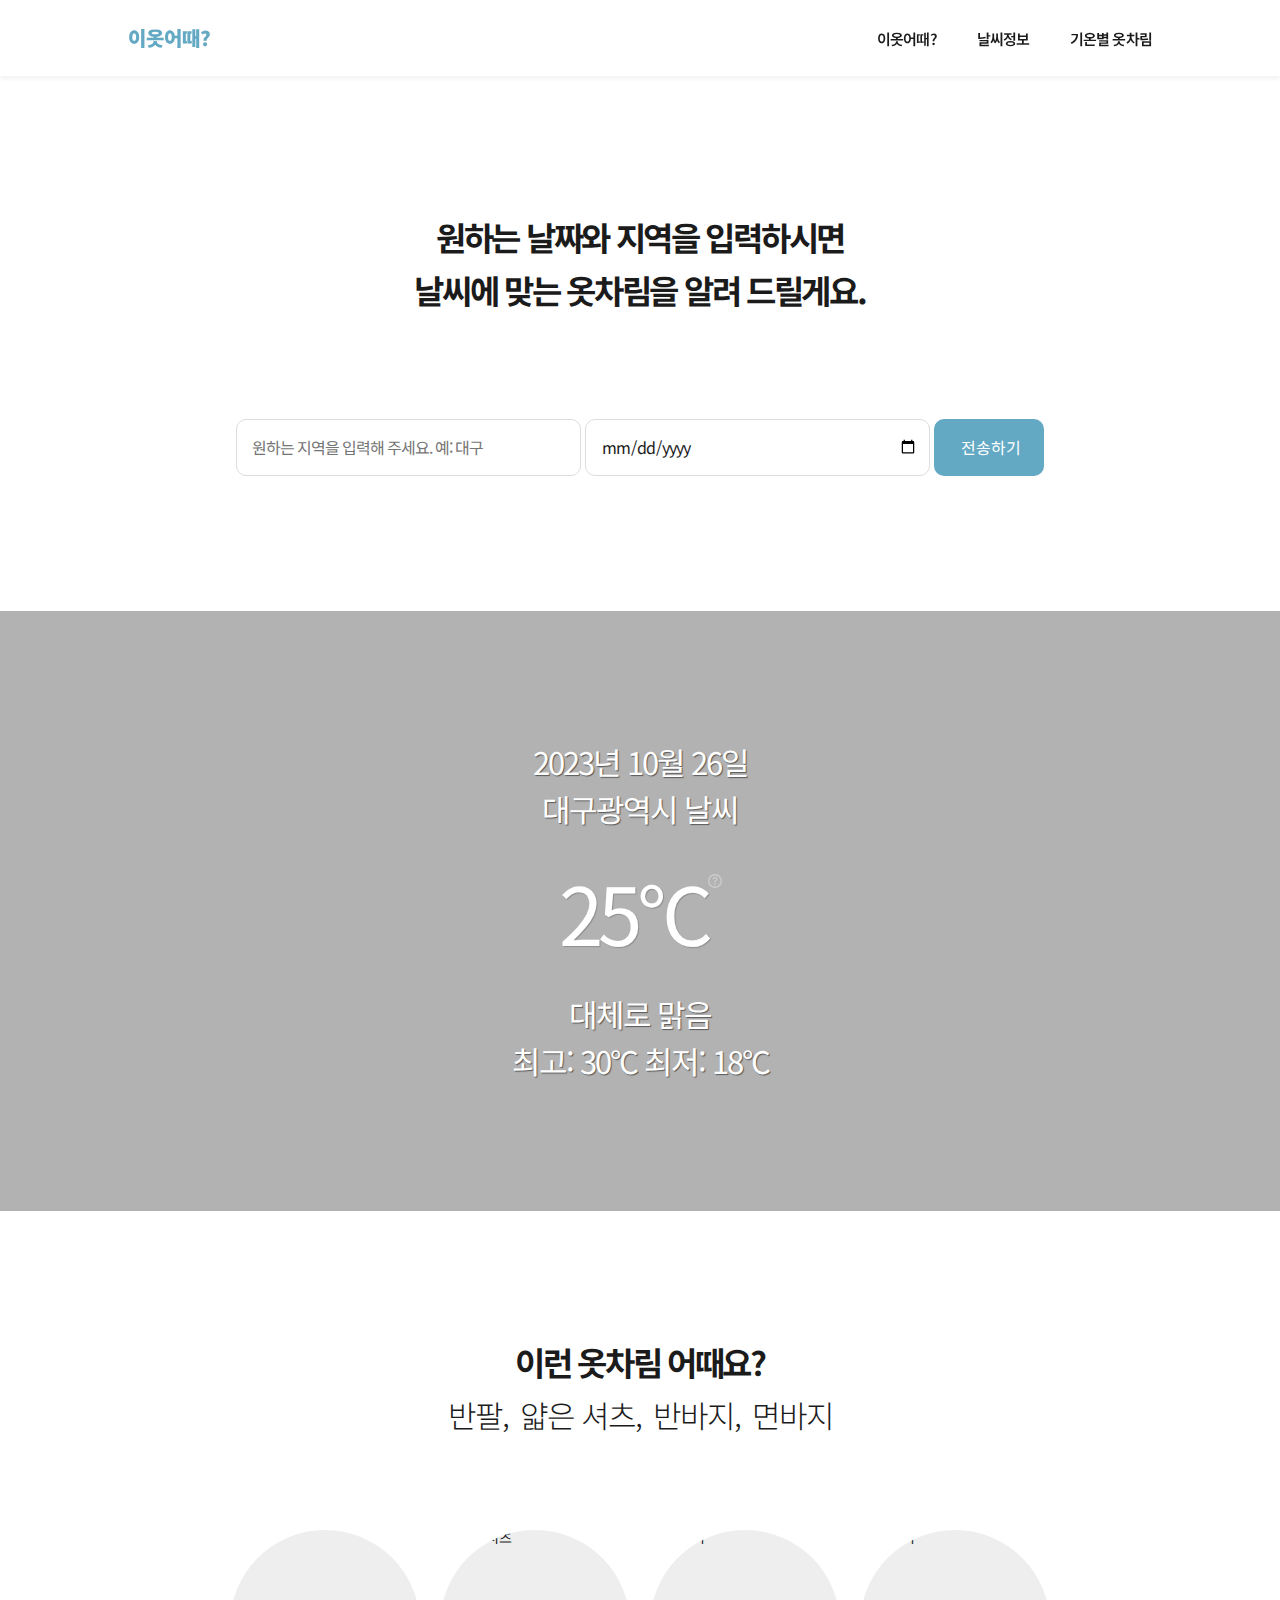
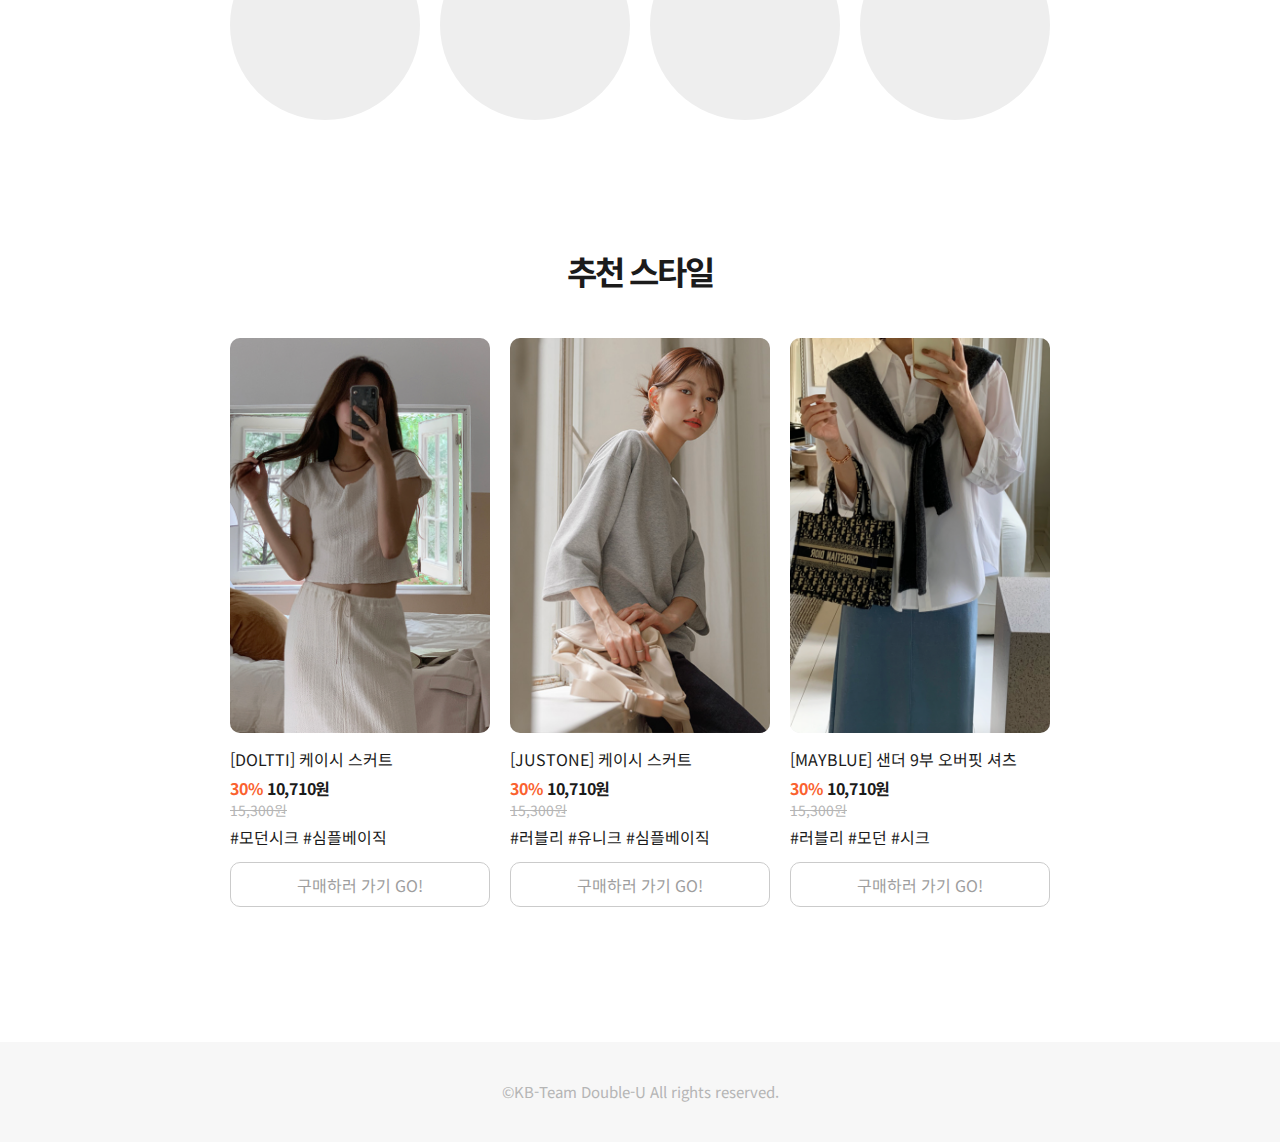
==== how_about_this_outfit/main.html @ 4bb10620 "낼뭐입지 코드 중첩 부분, 주석 수정" ====
<!DOCTYPE html>
<html lang="ko">
  <head>
    <meta charset="UTF-8" />
    <meta name="viewport" content="width=device-width, initial-scale=1.0" />
    <title>이옷어때? :: 날씨에 맞는 옷차림을 알려드려요</title>
    <link rel="stylesheet" href="./css/reset.css" />
    <link rel="stylesheet" href="./css/main.css" />
    <link
      href="https://fonts.googleapis.com/css2?family=Noto+Sans+KR:wght@100;200;300;400;500;600;700;800;900&family=Noto+Serif+KR:wght@200;300;400;500;600;700;900&display=swap"
      rel="stylesheet"
    />
  </head>

  <body>
    <header class="top-nav">
      <div class="top-nav-wrap">
        <div class="top-logo">
          <a href="#sectionFir">이옷어때?</a>
        </div>
        <div>
          <ul class="main-nav">
            <li><a href="#sectionFir">이옷어때?</a></li>
            <li><a href="#sectionSec">날씨정보</a></li>
            <li><a href="#sectionThi">기온별 옷차림</a></li>
          </ul>
        </div>
      </div>
    </header>

    <div class="main-content">
      <div id="sectionFir" class="section-1-form">
        <div class="sec-1-tit txt-tit-sty">
          <div class="sec-tit-fir">원하는 날짜와 지역을 입력하시면</div>
          <div>날씨에 맞는 옷차림을 알려 드릴게요.</div>
        </div>
        <div class="input-form-box">
          <form method="POST" action="/" class="form-box">
            <div class="input-box">
              <div class="input-box-in">
                <input
                  type="text"
                  name="location"
                  id="location"
                  required
                  placeholder="원하는 지역을 입력해 주세요. 예: 대구"
                  class="input-box-sty"
                />
              </div>
            </div>
            <div class="input-box">
              <div class="input-box-in">
                <div class="date-input">
                  <input
                    type="date"
                    name="date"
                    id="text"
                    required
                    class="input-box-sty"
                    min="2023-10-26"
                    max="2023-10-28"
                  />
                </div>
              </div>
            </div>
            <div class="submit-Btn-box">
              <div class="submit-Btn-box-in">
                <input type="submit" value="전송하기" class="submit-Btn-sty" />
              </div>
            </div>
          </form>
        </div>
      </div>

      <div id="sectionSec" class="section-2">
        <video autoplay muted loop id="video-background">
          <source
            src="./images/bg/clouds_-_106963 (1080p).mp4"
            type="video/mp4"
          />
          Your browser does not support the video tag.
        </video>

        <div class="section-2-wrapper">
          <div class="date-weather-box txt-tit-thin">
            <li>2023년 10월 26일</li>
            <li>대구광역시 날씨</li>
          </div>

          <!-- 코트 추가 수정 부분 시작 -->
          <div class="temper-space-wrap">
            <div class="temper-space">
              <div class="temperature-sty">25°C</div>
              <div class="add-info-rover-Btn">
                <svg
                  width="14"
                  height="20"
                  viewBox="0 0 14 14"
                  fill="none"
                  xmlns="http://www.w3.org/2000/svg"
                >
                  <path
                    fill-rule="evenodd"
                    clip-rule="evenodd"
                    d="M6.9932 0.700195C8.73506 0.700195 10.3116 1.40557 11.4528 2.54565C12.5943 3.68594 13.3002 5.26111 13.3002 7.0002C13.3002 8.73928 12.5943 10.3145 11.4528 11.4547C10.3116 12.5948 8.73506 13.3002 6.9932 13.3002C5.25512 13.3002 3.68233 12.595 2.54387 11.4554C1.40457 10.315 0.700195 8.73952 0.700195 7.0002C0.700195 5.26087 1.40457 3.68541 2.54387 2.54497C3.68233 1.40537 5.25512 0.700195 6.9932 0.700195Z"
                    stroke="#ccc"
                    stroke-width="1.4"
                  ></path>
                  <path
                    d="M4.5 5.21081H5.77027C5.81351 4.55135 6.26216 4.12973 6.95946 4.12973C7.64054 4.12973 8.09459 4.53514 8.09459 5.0973C8.09459 5.58784 7.90383 5.86944 7.35576 6.22524L7.1973 6.32432C6.45135 6.76216 6.13784 7.24865 6.18649 8.05946L6.19189 8.42703H7.44595V8.11892C7.44595 7.58378 7.64595 7.30811 8.35405 6.89189C9.08919 6.45405 9.5 5.87568 9.5 5.04865C9.5 3.85405 8.51081 3 7.02973 3C5.42432 3 4.54324 3.92973 4.5 5.21081ZM6.87838 11.0054C6.33784 11.0054 5.98108 10.6649 5.98108 10.1459C5.98108 9.62162 6.33784 9.28108 6.87838 9.28108C7.42973 9.28108 7.77568 9.62162 7.77568 10.1459C7.77568 10.6649 7.42973 11.0054 6.87838 11.0054Z"
                    fill="#ccc"
                  ></path>
                </svg>

                <div class="temper-info-text tem-info-sty">
                  해당 날짜의 최고 온도 최저 온도를 기준으로 한 평균 온도입니다.
                </div>
              </div>
            </div>
          </div>
          <!-- 코트 추가 수정 부분 끝-->

          <div class="date-weather-box txt-tit-thin">
            <li>대체로 맑음</li>
            <li>최고: 30°C 최저: 18°C</li>
          </div>
        </div>
      </div>

      <div id="sectionThi" class="section-3">
        <div class="sec-3-tit txt-tit-sty">
          <div class="sec-tit-fir">이런 옷차림 어때요?</div>
          <div>
            <ul>
              <li>반팔,</li>
              <li>얇은 셔츠,</li>
              <li>반바지,</li>
              <li>면바지</li>
            </ul>
          </div>
        </div>

        <div class="sec-3-cir-sumnails">
          <div class="cir-img-box">
            <img src="/images/icons/Short Sleeve-01.png" alt="반팔" />
          </div>
          <div class="cir-img-box">
            <img src="/images/icons/shirt.png" alt="얇은 셔츠" />
          </div>
          <div class="cir-img-box">
            <img src="/images/icons/shorts.png" alt="반바지" />
          </div>
          <div class="cir-img-box">
            <img src="/images/icons/jeans.png" alt="청바지" />
          </div>
        </div>

        <div class="sec-shop-link">
          <div class="txt-tit-sty">추천 스타일</div>
          <div class="swiper-wrapper">
            <div class="swiper-wrap-again">
              <div class="swiper-container">
                <!-- 첫번째 슬라이드 -->
                <div class="swiper-slide">
                  <!-- img-box-01 -->
                  <div class="sec-shop-link-sum">
                    <div class="round-rec-img-box">
                      <img
                        src="./images/img_recommend/shop_sums_1.png"
                        alt="달트 쇼핑몰의 케이시 스커트 제품"
                      />
                    </div>
                    <div class="product-recommend-info-box">
                      <h3 class="product-name">[DOLTTI] 케이시 스커트</h3>
                      <div>
                        <div>
                          <div class="discount-rate">
                            <span class="discount-rate-tex">30%</span>
                            <span class="sales-price">10,710원</span>
                          </div>
                          <div class="dimmed-price">
                            <span class="dimmed-price-tex">15,300원</span>
                          </div>
                          <div class="review-count">
                            <div class="hash-tag-sty">
                              #모던시크 #심플베이직
                            </div>
                          </div>
                        </div>
                      </div>
                      <button type="button" class="shop-link-Btn-sty">
                        <a href="https://daltt.co.kr/" target="_blank"
                          >구매하러 가기 GO!</a
                        >
                      </button>
                    </div>
                  </div>

                  <!-- img-box-02 -->
                  <div class="sec-shop-link-sum">
                    <div class="round-rec-img-box">
                      <img
                        src="./images/img_recommend/shop_sum_02.png"
                        alt="저스트온 히브 메탈장식 7부 맨투맨티"
                      />
                    </div>
                    <div class="product-recommend-info-box">
                      <h3 class="product-name">[JUSTONE] 케이시 스커트</h3>
                      <div>
                        <div>
                          <div class="discount-rate">
                            <span class="discount-rate-tex">30%</span>
                            <span class="sales-price">10,710원</span>
                          </div>
                          <div class="dimmed-price">
                            <span class="dimmed-price-tex">15,300원</span>
                          </div>
                          <div class="review-count">
                            <div class="hash-tag-sty">
                              #러블리 #유니크 #심플베이직
                            </div>
                          </div>
                        </div>
                      </div>
                      <button type="button" class="shop-link-Btn-sty">
                        <a
                          href="https://www.justone.co.kr/shop/shopdetail.html?branduid=86619&xcode=035&mcode=000&scode=&GfDT=bmh3Vw%3D%3D"
                          target="_blank"
                          >구매하러 가기 GO!</a
                        >
                      </button>
                    </div>
                  </div>

                  <!-- img-box-03 -->
                  <div class="sec-shop-link-sum">
                    <div class="round-rec-img-box">
                      <img
                        src="./images/img_recommend/shop_sum_03.png"
                        alt="샌더 9부 오버핏 셔츠"
                      />
                    </div>
                    <div class="product-recommend-info-box">
                      <h3 class="product-name">
                        [MAYBLUE] 샌더 9부 오버핏 셔츠
                      </h3>
                      <div>
                        <div>
                          <div class="discount-rate">
                            <span class="discount-rate-tex">30%</span>
                            <span class="sales-price">10,710원</span>
                          </div>
                          <div class="dimmed-price">
                            <span class="dimmed-price-tex">15,300원</span>
                          </div>
                          <div class="review-count">
                            <div class="hash-tag-sty">#러블리 #모던 #시크</div>
                          </div>
                        </div>
                      </div>
                      <button type="button" class="shop-link-Btn-sty">
                        <a
                          href="https://mayblue.co.kr/shop/shopdetail.html?branduid=179986&xcode=099&mcode=002&scode=&special=1&GfDT=Z2V8Vg%3D%3D"
                          target="_blank"
                          >구매하러 가기 GO!</a
                        >
                      </button>
                    </div>
                  </div>
                </div>

                <!-- 두번째 슬라이드 -->
                <div class="swiper-slide">
                  <!-- img-box-01 -->
                  <div class="sec-shop-link-sum">
                    <div class="round-rec-img-box">
                      <img
                        src="./images/img_recommend/shop_sum_04.png"
                        alt="MISSHOP 피오니 블라우스 자켓"
                      />
                    </div>
                    <div class="product-recommend-info-box">
                      <h3 class="product-name">
                        [MISSHOP] 피오니 블라우스 자켓
                      </h3>
                      <div>
                        <div>
                          <div class="discount-rate">
                            <span class="discount-rate-tex">30%</span>
                            <span class="sales-price">10,710원</span>
                          </div>
                          <div class="dimmed-price">
                            <span class="dimmed-price-tex">15,300원</span>
                          </div>
                          <div class="review-count">
                            <div class="hash-tag-sty">
                              #페미닌 #심플 #베이직
                            </div>
                          </div>
                        </div>
                      </div>
                      <button type="button" class="shop-link-Btn-sty">
                        <a
                          href="https://www.minsshop.com/product/%EB%A9%B4100%ED%94%BC%EC%98%A4%EB%8B%88-%EB%B8%94%EB%9D%BC%EC%9A%B0%EC%8A%A4-%EC%9E%90%EC%BC%93/19673/category/1/display/4/"
                          target="_blank"
                          >구매하러 가기 GO!</a
                        >
                      </button>
                    </div>
                  </div>

                  <!-- img-box-02 -->
                  <div class="sec-shop-link-sum">
                    <div class="round-rec-img-box">
                      <img
                        src="./images/img_recommend/shop_sum_05.png"
                        alt="COCOBLACK 마스 니트vest"
                      />
                    </div>
                    <div class="product-recommend-info-box">
                      <h3 class="product-name">[COCOBLACK] 마스 니트vest</h3>
                      <div>
                        <div>
                          <div class="discount-rate">
                            <span class="discount-rate-tex">30%</span>
                            <span class="sales-price">10,710원</span>
                          </div>
                          <div class="dimmed-price">
                            <span class="dimmed-price-tex">15,300원</span>
                          </div>
                          <div class="review-count">
                            <div class="hash-tag-sty">
                              #럭셔리 #명품 #미시스타일
                            </div>
                          </div>
                        </div>
                      </div>
                      <button type="button" class="shop-link-Btn-sty">
                        <a
                          href="https://cocoblack.kr/shop/shopdetail.html?branduid=180424&xcode=014&mcode=004&scode=&special=5&GfDT=bmx1W18%3D"
                          target="_blank"
                          >구매하러 가기 GO!</a
                        >
                      </button>
                    </div>
                  </div>

                  <!-- img-box-03 -->
                  <div class="sec-shop-link-sum">
                    <div class="round-rec-img-box">
                      <img
                        src="./images/img_recommend/shop_sum_06.png"
                        alt="지앤패치 비스코스골지니트"
                      />
                    </div>
                    <div class="product-recommend-info-box">
                      <h3 class="product-name">
                        [CLICK&FUNNY] 지앤패치 골지니트
                      </h3>
                      <div>
                        <div>
                          <div class="discount-rate">
                            <span class="discount-rate-tex">30%</span>
                            <span class="sales-price">10,710원</span>
                          </div>
                          <div class="dimmed-price">
                            <span class="dimmed-price-tex">15,300원</span>
                          </div>
                          <div class="review-count">
                            <div class="hash-tag-sty">
                              #러블리 #심플 #베이직
                            </div>
                          </div>
                        </div>
                      </div>
                      <button type="button" class="shop-link-Btn-sty">
                        <a
                          href="https://www.clicknfunny.com/shop/shopdetail.html?branduid=71228&xcode=016&mcode=001&scode=&special=6&GfDT=a2x3Uw%3D%3D"
                          target="_blank"
                          >구매하러 가기 GO!</a
                        >
                      </button>
                    </div>
                  </div>
                </div>
              </div>
            </div>
            <button
              type="button"
              class="swiper-button-prev"
              onclick="prevSlide()"
            ></button>
            <button
              type="button"
              class="swiper-button-next"
              onclick="nextSlide()"
            ></button>
          </div>
          <!-- swiper-wrapper -->
        </div>
        <!-- sec-shop-link -->
      </div>
      <!-- section-3 -->
    </div>
    <!-- main-content -->

    <footer class="www-footer">
      <p>&copy;KB-Team Double-U All rights reserved.</p>
    </footer>
    <script src="./js/main.js"></script>
    <script src="./js/swiper.js"></script>
    <script src="./js/smooth-scroll.js"></script>
  </body>
</html>
---- how_about_this_outfit/css/main.css ----
:root {
  --point-color: #63a9c4;
  --bg-light-gray: #eeeeee;
  --text-color-dark-grey: #1b1b1b;
  --line-light-grey: #cbcbcb;

  --bg-white: #fff;
  --bg-footer: rgb(247, 247, 247);

  --text-color-grey: rgb(181, 181, 181);
  --text-color-red: #fa622f;
}

* {
  font-family: "Noto Sans KR", sans-serif;
}

html {
  font-family: "Noto Sans KR", sans-serif;
}

body {
  position: relative;
  margin: 0 auto;
  box-sizing: border-box;
  font-family: "Noto Sans KR", sans-serif;
  font-weight: normal;
  font-size: 14px;
  color: var(--text-color-dark-grey);
}

a {
  color: var(--text-color-dark-grey);
}

input[type="submit"] {
  cursor: pointer;
}

.add-info-rover-Btn svg {
  cursor: pointer;
}

/* 텍스트 스타일 */

.txt-tit-sty {
  font-weight: 700;
  font-family: "Noto Sans KR", sans-serif;
  font-size: 33px;
  text-align: center;
  color: var(--text-color-dark-grey);
  letter-spacing: -2.3px;
}

.txt-tit-thin {
  font-weight: 400;
  font-family: "Noto Sans KR", sans-serif;
  font-size: 31px;
  text-align: center;
  letter-spacing: -2px;
  text-shadow: 1px 1px 1px rgba(0, 0, 0, 0.5);
}

/* 탑 네비게이션 */
.top-nav {
  position: fixed;
  top: 0;
  left: 0;
  box-shadow: rgba(0, 0, 0, 0.05) 0px 3px 4px 0px;
  width: 100%;
  z-index: 9999;
  background-color: var(--bg-white);
}

.top-nav-wrap {
  position: relative;
  width: 1024px;
  height: 76px;
  margin: 0px auto;
  display: flex;
  -webkit-box-align: center;
  align-items: center;
  justify-content: space-between;
}

.top-logo {
  font-size: 20px;
  font-weight: 900;
}

.top-logo a {
  color: var(--point-color);
}

.main-nav {
  display: flex;
  -webkit-box-align: center;
  align-items: center;
}

.main-nav li a {
  margin-left: 40px;
  font-size: 15px;
  font-weight: 600;
  letter-spacing: -0.8px;
}

/* 메인 콘텐츠 */
/* 사용자 입력 폼 화면 */
.main-content {
  display: block;
  margin-top: 76px;
}

.section-1-form {
  position: relative;
  height: 390px;
  width: 1024px;
  margin: 0px auto;
  padding-top: 145px;
}

.sec-tit-fir {
  margin-bottom: 20px;
}

.input-form-box {
  margin-top: 112px;
  margin-bottom: 135px;
}

.form-box {
  display: flex;
  justify-content: center;
  align-items: center;
}

.input-box {
  width: 345px;
  margin-right: 4px;
}

.input-box-in {
  position: relative;
}

.input-box-sty {
  width: 100%;
  height: 57px;
  padding: 0px 11px 1px 15px;
  border-radius: 10px;
  border: 1px solid rgb(221, 221, 221);
  font-weight: 400;
  font-size: 16px;
  letter-spacing: -1px;
  color: var(--text-color-dark-grey);
  outline: none;
  box-sizing: border-box;
}

.submit-Btn-box {
  width: 110px;
}

.submit-Btn-box-in {
  position: relative;
}

.submit-Btn-sty {
  width: 100%;
  height: 57px;
  padding: 0px 11px 1px 15px;
  border-radius: 10px;
  font-weight: 400;
  font-size: 16px;
  color: var(--bg-white);
  outline: none;
  box-sizing: border-box;
  background-color: var(--point-color);
}

/* 날짜 정보 받아오는 섹션 */
.section-2 {
  position: relative;
  margin: 0px auto;
  height: 600px;
  width: 100%;
  background-color: rgba(0, 0, 0, 0.3);
}

#video-background {
  position: absolute;
  margin: 0 auto;
  height: 600px;
  width: 100%;
  object-fit: cover;
  z-index: -10;
}

.section-2-wrapper {
  padding-top: 135px;
  padding-bottom: 135px;

  color: var(--bg-white);
}

.date-weather-box {
  margin: 0px auto;
}

.date-weather-box li:first-child {
  margin-bottom: 16px;
}

.temper-space-wrap {
  position: relative;
}

.temper-space {
  display: flex;
  justify-content: center;
  margin-top: 47px;
  margin-bottom: 47px;
}

.temperature-sty {
  position: relative;
  font-size: 80px;
  font-family: "Noto Sans KR", sans-serif;
  font-weight: 400;
  letter-spacing: -5px;
  text-align: center;
  text-shadow: 1px 1px 1px rgba(0, 0, 0, 0.2);
}

.temper-info-text {
  display: none;
  position: absolute;
  margin-left: 15px;
  top: 2px;
  width: 160px;
}

.tem-info-sty {
  background: var(--bg-white);
  padding: 15px;
  border: 1px solid var(--text-color-dark-grey);
  border-radius: 5px;
  box-shadow: 1px 1px 1px rgba(0, 0, 0, 0.2);
  color: var(--text-color-dark-grey);
  font-size: 12px;
  font-weight: 500;
  text-align: center;
  line-height: 140%;
  letter-spacing: -1px;
}

.section-3 {
  position: relative;
  margin: 0px auto;
  padding-top: 135px;
  padding-bottom: 135px;
  width: 1024px;
}

.sec-3-tit {
  margin-bottom: 100px;
}

.sec-3-tit ul {
  display: flex;
  justify-content: center;
}

.sec-3-tit ul li:not(:first-child) {
  margin-left: 12px;
}

.sec-3-tit ul li {
  font-weight: 300;
  font-family: "Noto Sans KR", sans-serif;
  font-size: 31px;
  text-align: center;
  letter-spacing: -2px;
}

.sec-3-cir-sumnails {
  display: flex;
  justify-content: space-between;
  width: 820px;
  margin: 0 auto;
  padding-bottom: 135px;
}

.cir-img-box {
  width: 190px;
  height: 190px;
  background-color: var(--bg-light-gray);
  border-radius: 50%;
  overflow: hidden;
}

.cir-img-box img {
  width: 100%;
  height: 100%;
  object-fit: cover;
}

.sec-shop-link-sum {
  margin-right: 20px;
  padding-top: 50px;
}

.round-rec-img-box {
  width: 260px;
  height: 395px;
  background-color: var(--bg-light-gray);
  border-radius: 10px;
  overflow: hidden;
}

.round-rec-img-box img {
  width: 100%;
  height: 100%;
  object-fit: cover;
}

.shop-link-Btn-sty {
  width: 260px;
  height: 45px;
  border: 1px solid var(--line-light-grey);
  border-radius: 10px;
  margin-top: 7px;
}

.shop-link-Btn-sty a {
  font-size: 16px;
  color: #9e9e9e;
}

.product-recommend-info-box {
  position: relative;
  padding-top: 14px;
}

.product-name {
  font-size: 16px;
  line-height: 1.5;
  font-weight: 400;
  margin-bottom: 5px;
  overflow: hidden;
  text-overflow: ellipsis;
  display: -webkit-box;
  -webkit-line-clamp: 2;
  -webkit-box-orient: vertical;
  letter-spacing: normal;
  word-break: break-word;
  overflow-wrap: break-word;
}

.discount-rate {
  line-height: 1.5;
}

.discount-rate-tex {
  font-size: 16px;
  font-weight: 700;
  white-space: nowrap;

  color: var(--text-color-red);
}

.sales-price {
  font-size: 16px;
  font-weight: 700;
  white-space: nowrap;
  letter-spacing: -0.3px;
}

.dimmed-price {
  padding-top: 1px;
  line-height: 18px;
}

.dimmed-price-tex {
  font-size: 14px;
  font-weight: 400;
  text-decoration: line-through;
  color: var(--text-color-grey);
  white-space: nowrap;
}

.hash-tag-sty {
  font-size: 16px;
  font-weight: 400;
  margin-top: 10px;
  margin-bottom: 10px;
  overflow: hidden;
  text-overflow: ellipsis;
  display: -webkit-box;
  -webkit-line-clamp: 2;
  -webkit-box-orient: vertical;
  letter-spacing: normal;
  word-break: break-word;
  overflow-wrap: break-word;
}

/* footer */
.www-footer {
  width: 100%;
  height: 100px;
  background-color: var(--bg-footer);
}

.www-footer p {
  height: 100px;
  line-height: 100px;
  font-size: 15px;
  font-weight: 400;
  color: var(--text-color-grey);
  text-align: center;
}

/* 스와이퍼 */
.swiper-wrapper {
  position: relative;
  width: 820px;
  margin: 0px auto;
}

.swiper-wrap-again {
  width: 820px;
  margin: 0px auto;
  overflow: hidden;
}

.swiper-container {
  position: relative;
  width: 820px;
  margin: 0px auto;
  display: flex;

  transition: transform 0.3s ease-in-out;
}

.swiper-slide {
  width: 820px;
  touch-action: pan-y;
  position: relative;
  padding: 0;
  z-index: 1;
  display: flex;
  flex-shrink: 0;
}

.swiper-button-prev {
  position: absolute;
  z-index: 100;
  border: none;
  outline: none;
  width: 60px;
  height: 60px;
  background: url(/images/icons/nextpre-Btn.svg) center center no-repeat;
  top: 250px;
  left: 0;
  transform: translateX(-50%) translateY(-50%);
}

.swiper-button-next {
  position: absolute;
  z-index: 100;
  border: 0px;
  outline: 0px;
  width: 60px;
  height: 60px;
  background: url(/images/icons/nextpre-Btn.svg) no-repeat;
  top: 250px;
  right: 0px;
  transform: translate(50%, -50%) rotate(180deg);
}
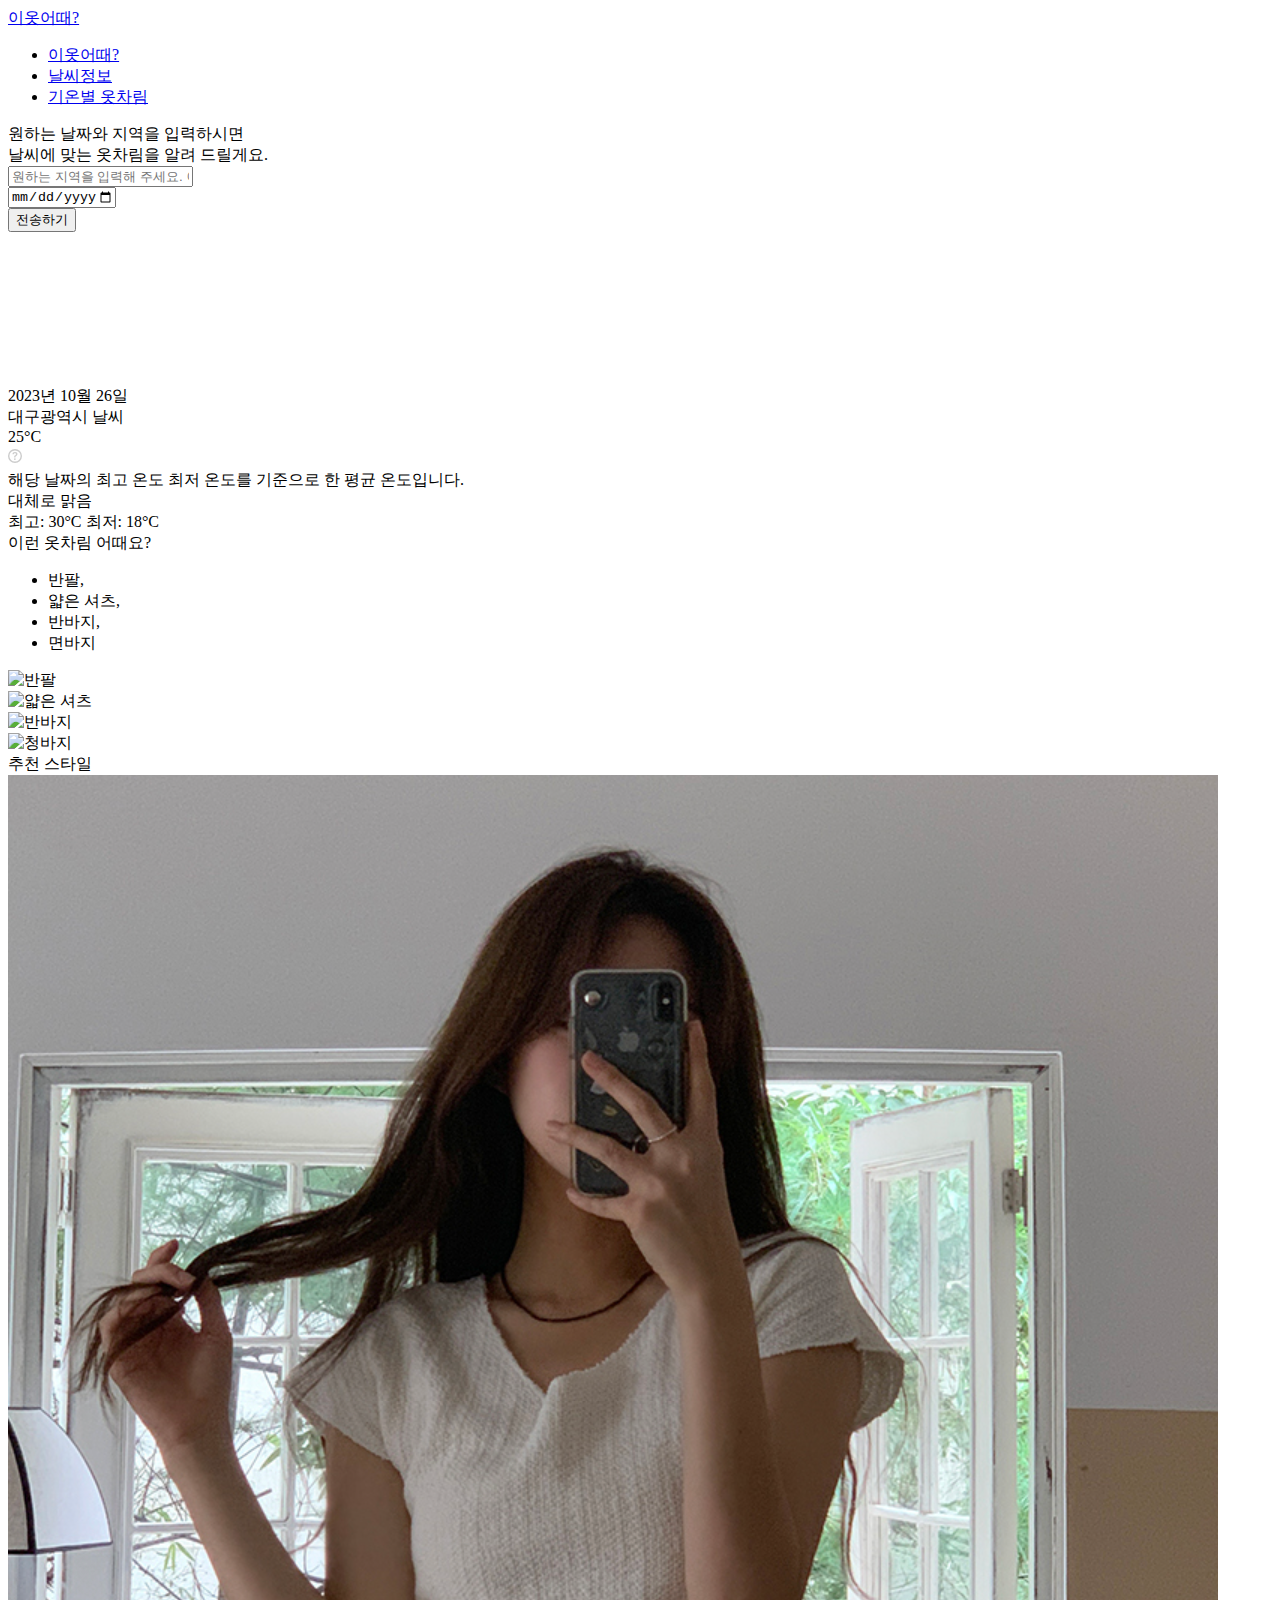
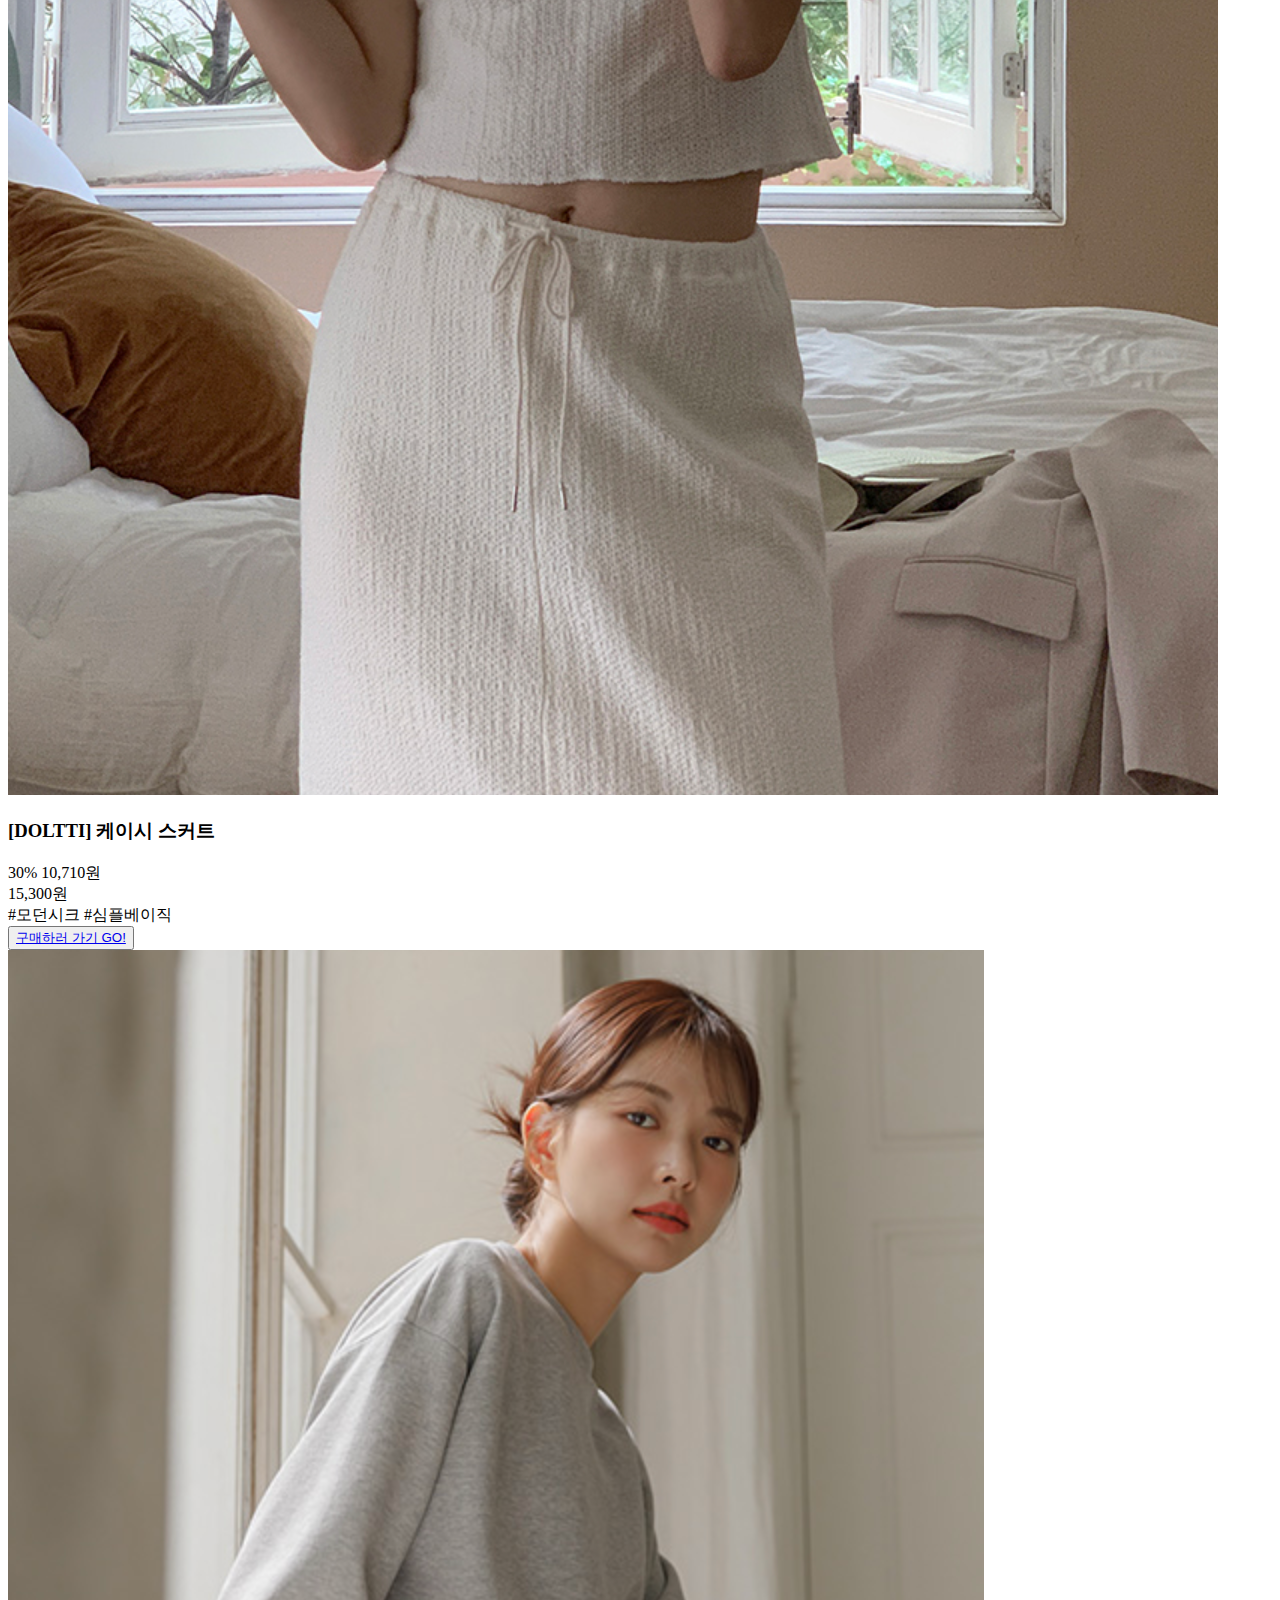
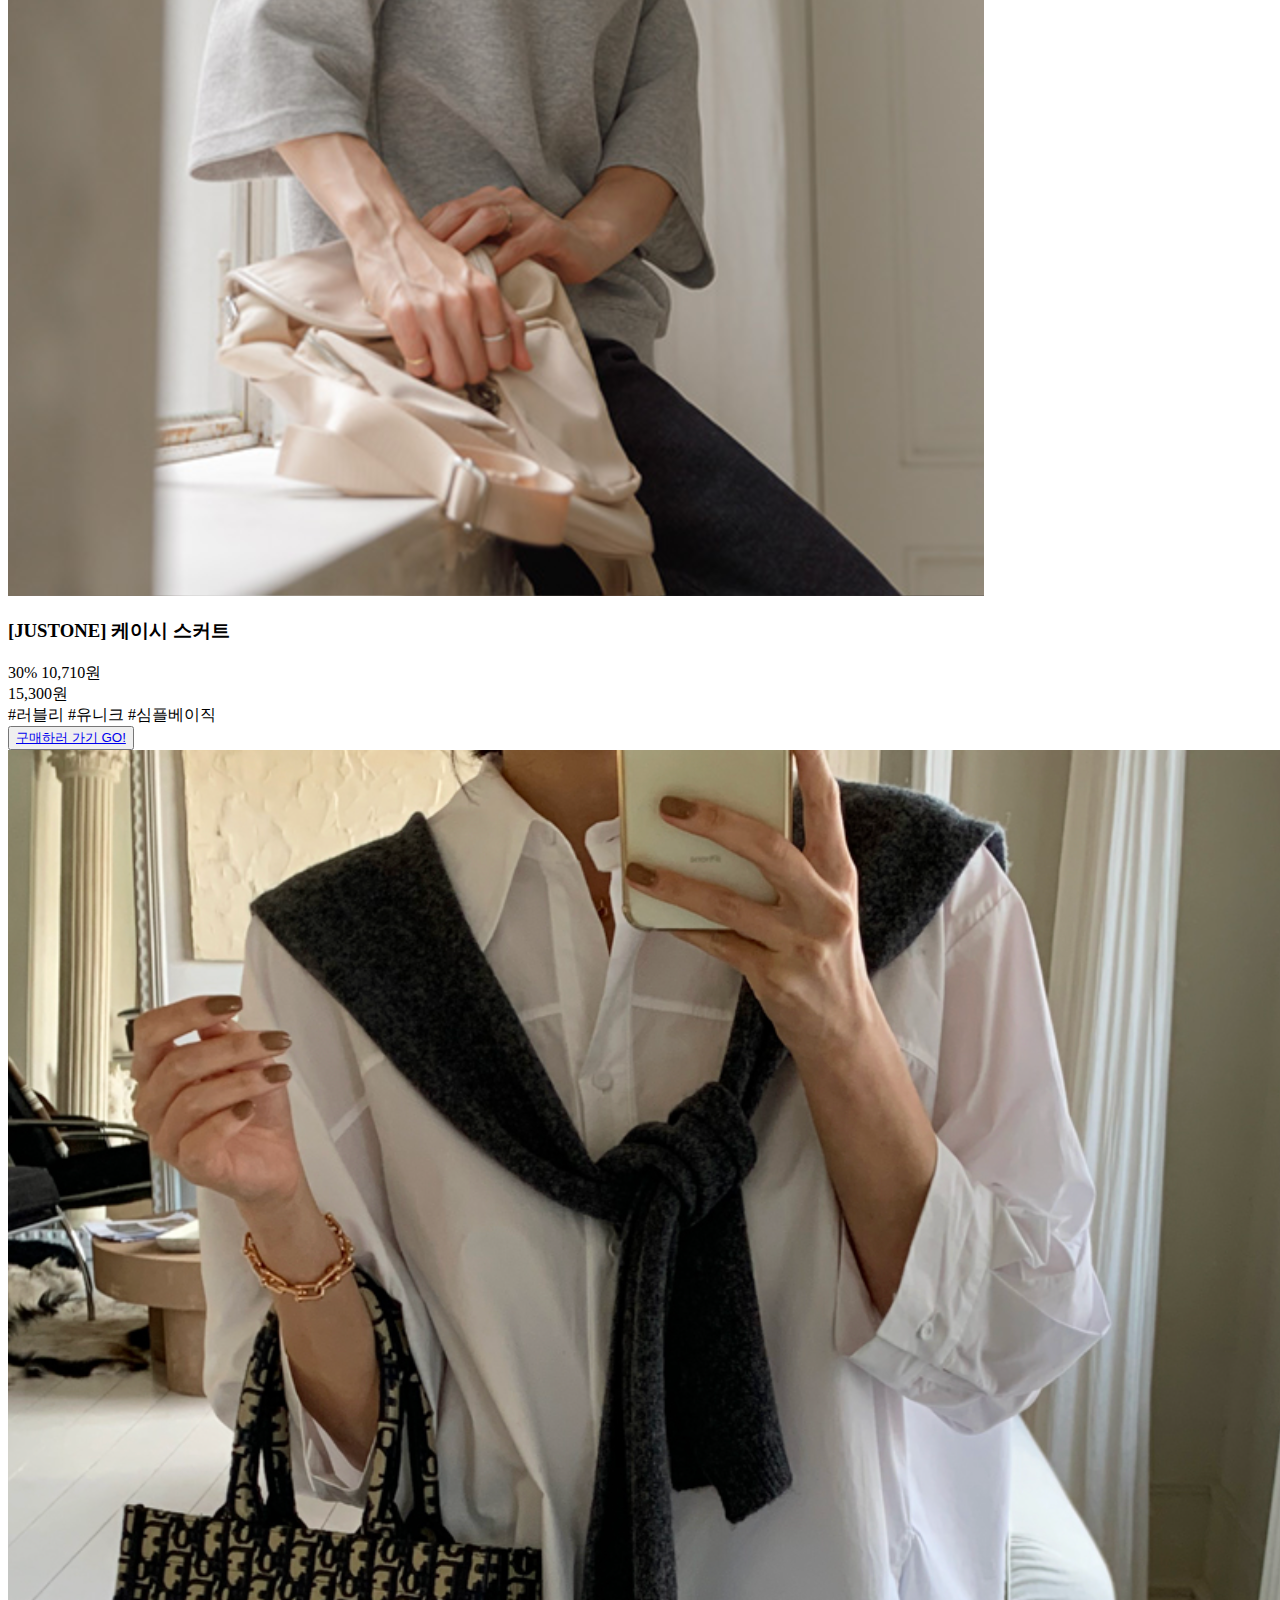
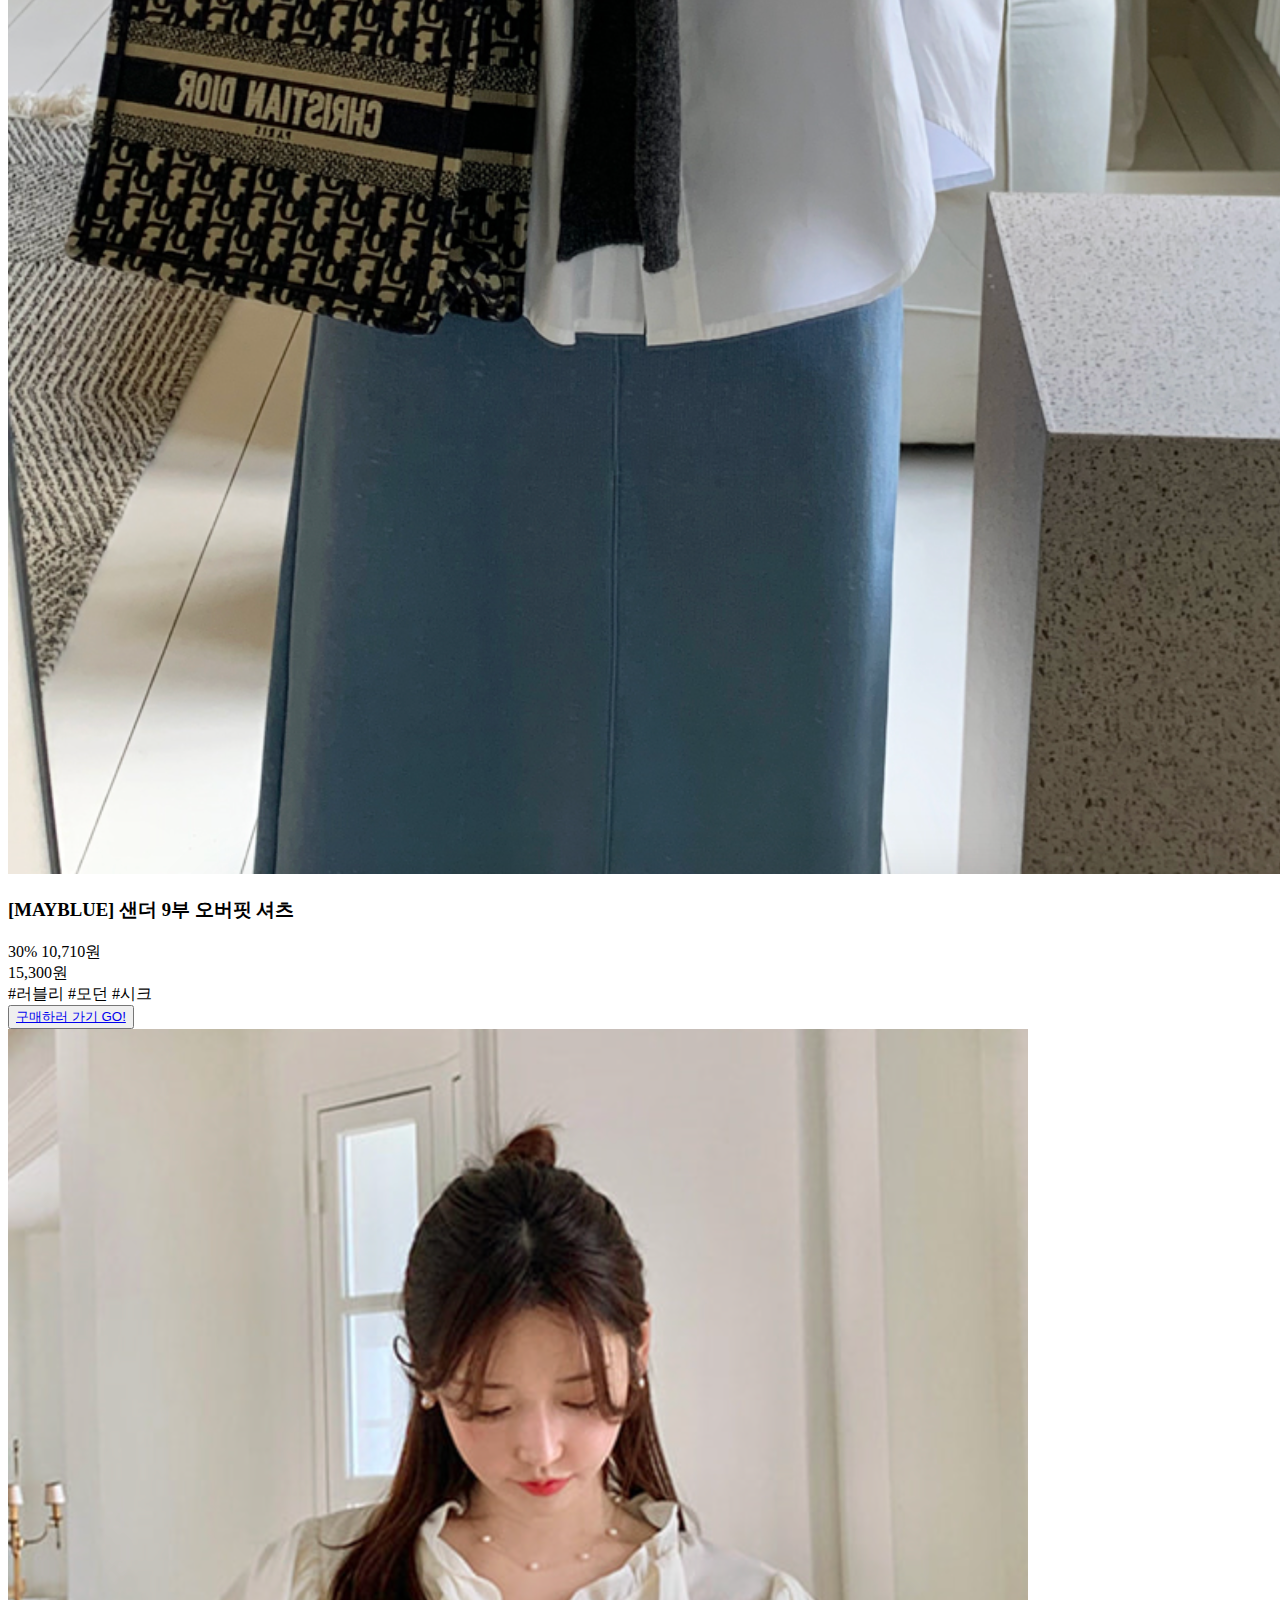
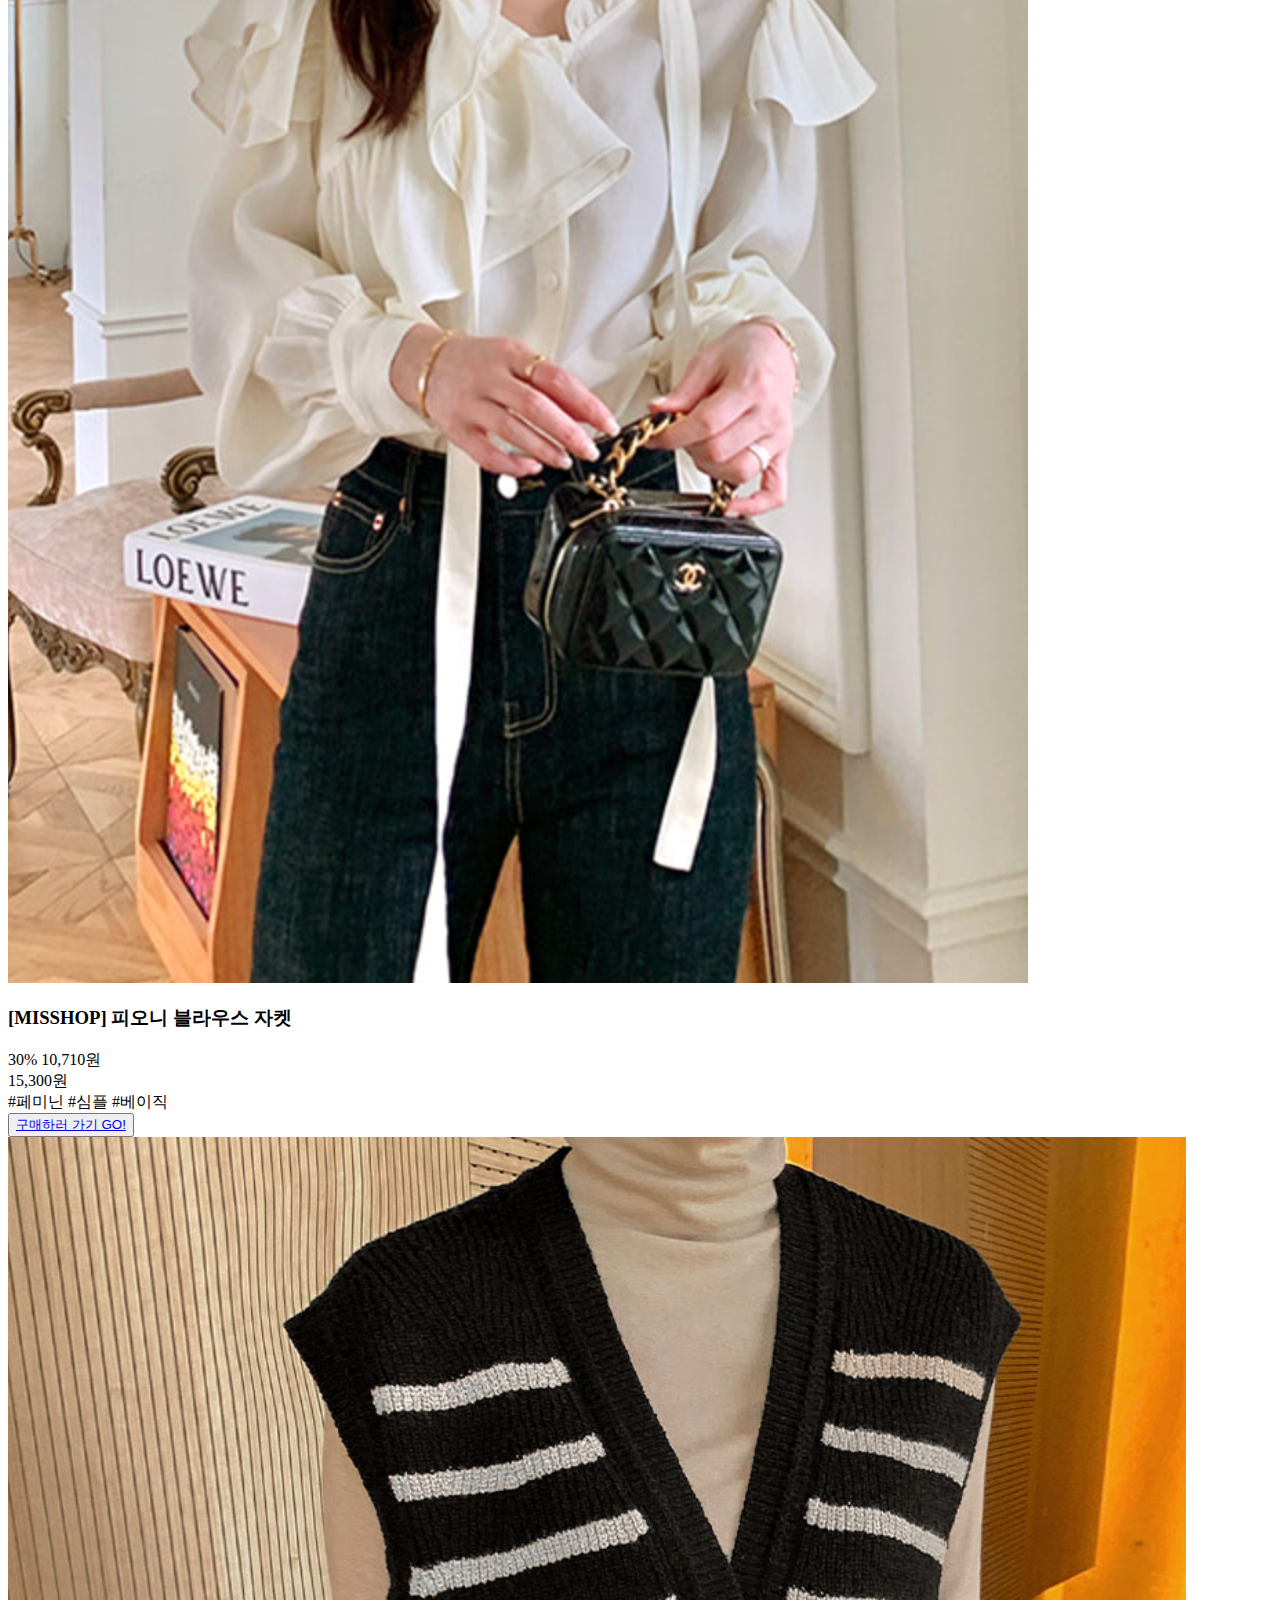
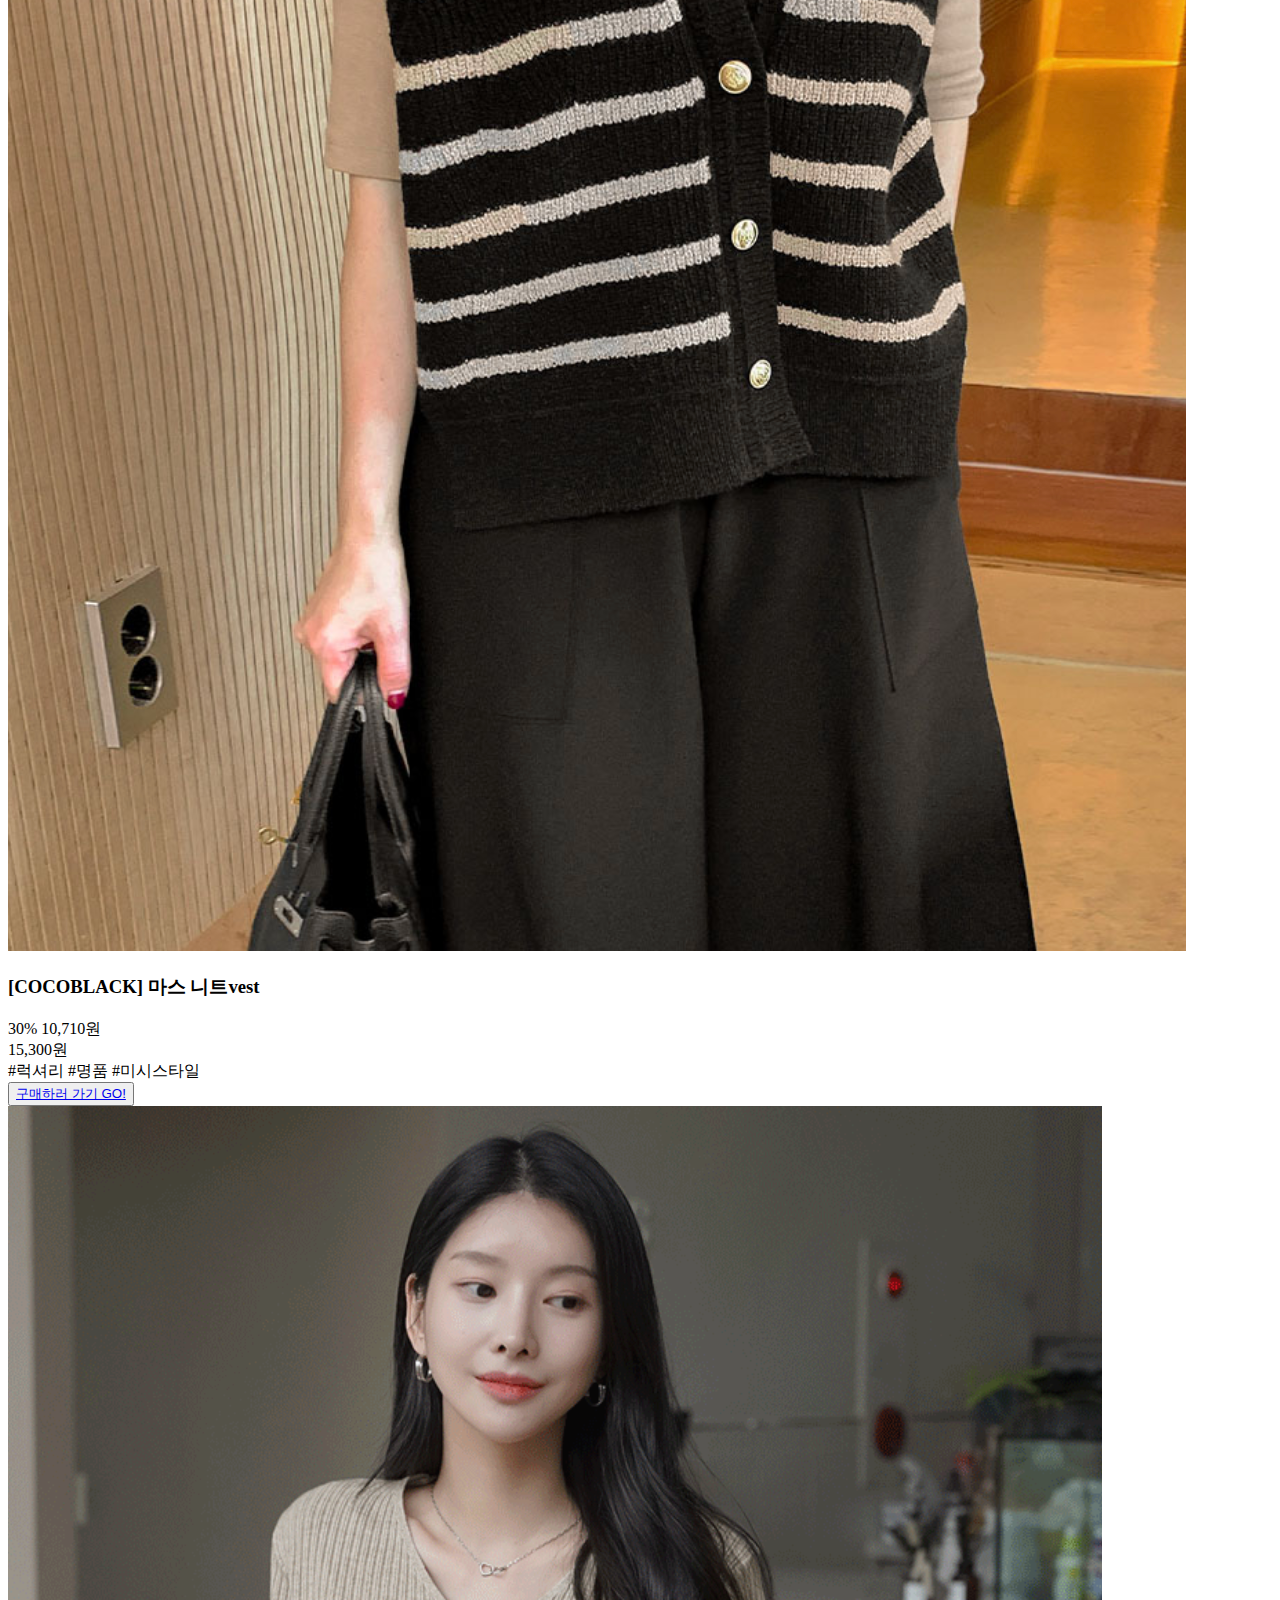
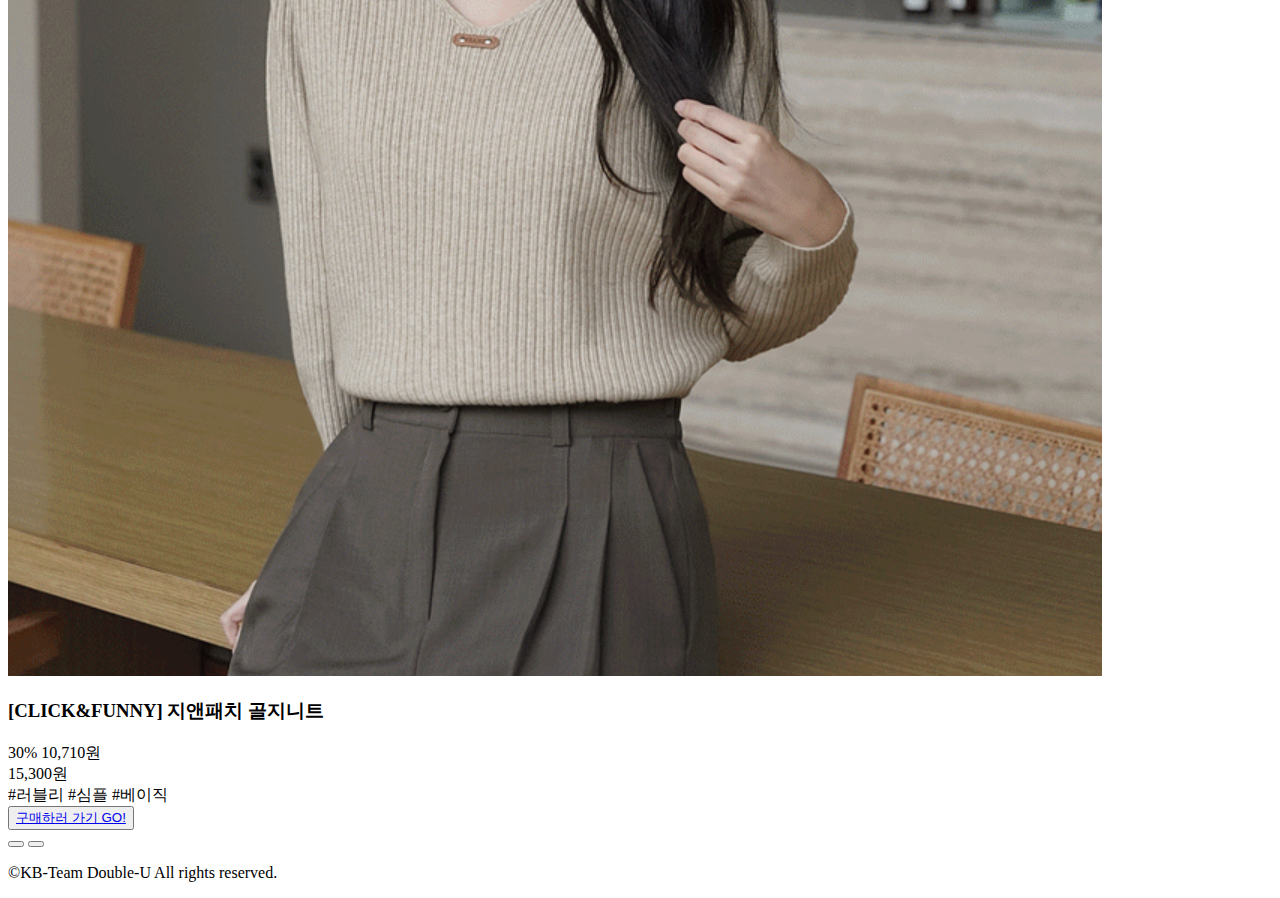
==== commit e2a4e031: "0913 낼뭐입지 날씨 배경이미지 추가" ====
--- a/how_about_this_outfit/main.html
+++ b/how_about_this_outfit/main.html
@@ -1,414 +1,346 @@
 <!DOCTYPE html>
 <html lang="ko">
-  <head>
-    <meta charset="UTF-8" />
-    <meta name="viewport" content="width=device-width, initial-scale=1.0" />
-    <title>이옷어때? :: 날씨에 맞는 옷차림을 알려드려요</title>
-    <link rel="stylesheet" href="./css/reset.css" />
-    <link rel="stylesheet" href="./css/main.css" />
-    <link
-      href="https://fonts.googleapis.com/css2?family=Noto+Sans+KR:wght@100;200;300;400;500;600;700;800;900&family=Noto+Serif+KR:wght@200;300;400;500;600;700;900&display=swap"
-      rel="stylesheet"
-    />
-  </head>
-
-  <body>
-    <header class="top-nav">
-      <div class="top-nav-wrap">
-        <div class="top-logo">
-          <a href="#sectionFir">이옷어때?</a>
-        </div>
+
+<head>
+  <meta charset="UTF-8" />
+  <meta name="viewport" content="width=device-width, initial-scale=1.0" />
+  <title>이옷어때? :: 날씨에 맞는 옷차림을 알려드려요</title>
+  <link rel="stylesheet" href="/css/reset.css" />
+  <link rel="stylesheet" href="/css/main.css" />
+  <link
+    href="https://fonts.googleapis.com/css2?family=Noto+Sans+KR:wght@100;200;300;400;500;600;700;800;900&family=Noto+Serif+KR:wght@200;300;400;500;600;700;900&display=swap"
+    rel="stylesheet" />
+</head>
+
+<body>
+  <header class="top-nav">
+    <div class="top-nav-wrap">
+      <div class="top-logo">
+        <a href="#sectionFir">이옷어때?</a>
+      </div>
+      <div>
+        <ul class="main-nav">
+          <li><a href="#sectionFir">이옷어때?</a></li>
+          <li><a href="#sectionSec">날씨정보</a></li>
+          <li><a href="#sectionThi">기온별 옷차림</a></li>
+        </ul>
+      </div>
+    </div>
+  </header>
+
+  <div class="main-content">
+    <div id="sectionFir" class="section-1-form">
+      <div class="sec-1-tit txt-tit-sty">
+        <div class="sec-tit-fir">원하는 날짜와 지역을 입력하시면</div>
+        <div>날씨에 맞는 옷차림을 알려 드릴게요.</div>
+      </div>
+      <div class="input-form-box">
+        <form method="POST" action="/" class="form-box">
+          <div class="input-box">
+            <div class="input-box-in">
+              <input type="text" name="location" id="location" required placeholder="원하는 지역을 입력해 주세요. 예: 대구"
+                class="input-box-sty" />
+            </div>
+          </div>
+          <div class="input-box">
+            <div class="input-box-in">
+              <div class="date-input">
+                <input type="date" name="date" id="text" required class="input-box-sty" min="2023-10-26"
+                  max="2023-10-28" />
+              </div>
+            </div>
+          </div>
+          <div class="submit-Btn-box">
+            <div class="submit-Btn-box-in">
+              <input type="submit" value="전송하기" class="submit-Btn-sty" />
+            </div>
+          </div>
+        </form>
+      </div>
+    </div>
+
+    <div id="sectionSec" class="section-2">
+      <video autoplay muted loop id="video-background">
+        <source src="./images/bg/cloudy.mp4" type="video/mp4" />
+        Your browser does not support the video tag.
+      </video>
+
+      <div class="section-2-wrapper">
+        <div class="date-weather-box txt-tit-thin">
+          <li>2023년 10월 26일</li>
+          <li>대구광역시 날씨</li>
+        </div>
+
+        <!-- 코트 추가 수정 부분 시작 -->
+        <div class="temper-space-wrap">
+
+          <div class="temper-space">
+            <div class="temperature-sty">25°C</div>
+            <div class="add-info-rover-Btn">
+              <svg width="14" height="20" viewBox="0 0 14 14" fill="none" xmlns="http://www.w3.org/2000/svg">
+                <path fill-rule="evenodd" clip-rule="evenodd"
+                  d="M6.9932 0.700195C8.73506 0.700195 10.3116 1.40557 11.4528 2.54565C12.5943 3.68594 13.3002 5.26111 13.3002 7.0002C13.3002 8.73928 12.5943 10.3145 11.4528 11.4547C10.3116 12.5948 8.73506 13.3002 6.9932 13.3002C5.25512 13.3002 3.68233 12.595 2.54387 11.4554C1.40457 10.315 0.700195 8.73952 0.700195 7.0002C0.700195 5.26087 1.40457 3.68541 2.54387 2.54497C3.68233 1.40537 5.25512 0.700195 6.9932 0.700195Z"
+                  stroke="#ccc" stroke-width="1.4"></path>
+                <path
+                  d="M4.5 5.21081H5.77027C5.81351 4.55135 6.26216 4.12973 6.95946 4.12973C7.64054 4.12973 8.09459 4.53514 8.09459 5.0973C8.09459 5.58784 7.90383 5.86944 7.35576 6.22524L7.1973 6.32432C6.45135 6.76216 6.13784 7.24865 6.18649 8.05946L6.19189 8.42703H7.44595V8.11892C7.44595 7.58378 7.64595 7.30811 8.35405 6.89189C9.08919 6.45405 9.5 5.87568 9.5 5.04865C9.5 3.85405 8.51081 3 7.02973 3C5.42432 3 4.54324 3.92973 4.5 5.21081ZM6.87838 11.0054C6.33784 11.0054 5.98108 10.6649 5.98108 10.1459C5.98108 9.62162 6.33784 9.28108 6.87838 9.28108C7.42973 9.28108 7.77568 9.62162 7.77568 10.1459C7.77568 10.6649 7.42973 11.0054 6.87838 11.0054Z"
+                  fill="#ccc"></path>
+              </svg>
+
+              <div class="temper-info-text tem-info-sty">
+                해당 날짜의 최고 온도 최저 온도를 기준으로 한 평균 온도입니다.
+              </div>
+            </div>
+          </div>
+        </div>
+        <!-- 코트 추가 수정 부분 끝-->
+
+        <div class="date-weather-box txt-tit-thin">
+          <li>대체로 맑음</li>
+          <li>최고: 30°C 최저: 18°C</li>
+        </div>
+      </div>
+    </div>
+
+    <div id="sectionThi" class="section-3">
+      <div class="sec-3-tit txt-tit-sty">
+        <div class="sec-tit-fir">이런 옷차림 어때요?</div>
         <div>
-          <ul class="main-nav">
-            <li><a href="#sectionFir">이옷어때?</a></li>
-            <li><a href="#sectionSec">날씨정보</a></li>
-            <li><a href="#sectionThi">기온별 옷차림</a></li>
+          <ul>
+            <li>반팔,</li>
+            <li>얇은 셔츠,</li>
+            <li>반바지,</li>
+            <li>면바지</li>
           </ul>
         </div>
       </div>
-    </header>
-
-    <div class="main-content">
-      <div id="sectionFir" class="section-1-form">
-        <div class="sec-1-tit txt-tit-sty">
-          <div class="sec-tit-fir">원하는 날짜와 지역을 입력하시면</div>
-          <div>날씨에 맞는 옷차림을 알려 드릴게요.</div>
-        </div>
-        <div class="input-form-box">
-          <form method="POST" action="/" class="form-box">
-            <div class="input-box">
-              <div class="input-box-in">
-                <input
-                  type="text"
-                  name="location"
-                  id="location"
-                  required
-                  placeholder="원하는 지역을 입력해 주세요. 예: 대구"
-                  class="input-box-sty"
-                />
+
+      <div class="sec-3-cir-sumnails">
+        <div class="cir-img-box">
+          <img src="/images/icons/Short Sleeve-01.png" alt="반팔" />
+        </div>
+        <div class="cir-img-box">
+          <img src="/images/icons/shirt.png" alt="얇은 셔츠" />
+        </div>
+        <div class="cir-img-box">
+          <img src="/images/icons/shorts.png" alt="반바지" />
+        </div>
+        <div class="cir-img-box">
+          <img src="/images/icons/jeans.png" alt="청바지" />
+        </div>
+      </div>
+
+      <div class="sec-shop-link">
+        <div class="txt-tit-sty">추천 스타일</div>
+        <div class="swiper-wrapper">
+          <div class="swiper-wrap-again">
+            <div class="swiper-container">
+              <!-- 첫번째 슬라이드 -->
+              <div class="swiper-slide">
+                <!-- img-box-01 -->
+                <div class="sec-shop-link-sum">
+                  <div class="round-rec-img-box">
+                    <img src="./images/img_recommend/shop_sums_1.png" alt="달트 쇼핑몰의 케이시 스커트 제품" />
+                  </div>
+                  <div class="product-recommend-info-box">
+                    <h3 class="product-name">[DOLTTI] 케이시 스커트</h3>
+                    <div>
+                      <div>
+                        <div class="discount-rate">
+                          <span class="discount-rate-tex">30%</span>
+                          <span class="sales-price">10,710원</span>
+                        </div>
+                        <div class="dimmed-price">
+                          <span class="dimmed-price-tex">15,300원</span>
+                        </div>
+                        <div class="review-count">
+                          <div class="hash-tag-sty">
+                            #모던시크 #심플베이직
+                          </div>
+                        </div>
+                      </div>
+                    </div>
+                    <button type="button" class="shop-link-Btn-sty">
+                      <a href="https://daltt.co.kr/" target="_blank">구매하러 가기 GO!</a>
+                    </button>
+                  </div>
+                </div>
+
+                <!-- img-box-02 -->
+                <div class="sec-shop-link-sum">
+                  <div class="round-rec-img-box">
+                    <img src="./images/img_recommend/shop_sum_02.png" alt="저스트온 히브 메탈장식 7부 맨투맨티" />
+                  </div>
+                  <div class="product-recommend-info-box">
+                    <h3 class="product-name">[JUSTONE] 케이시 스커트</h3>
+                    <div>
+                      <div>
+                        <div class="discount-rate">
+                          <span class="discount-rate-tex">30%</span>
+                          <span class="sales-price">10,710원</span>
+                        </div>
+                        <div class="dimmed-price">
+                          <span class="dimmed-price-tex">15,300원</span>
+                        </div>
+                        <div class="review-count">
+                          <div class="hash-tag-sty">
+                            #러블리 #유니크 #심플베이직
+                          </div>
+                        </div>
+                      </div>
+                    </div>
+                    <button type="button" class="shop-link-Btn-sty">
+                      <a href="https://www.justone.co.kr/shop/shopdetail.html?branduid=86619&xcode=035&mcode=000&scode=&GfDT=bmh3Vw%3D%3D"
+                        target="_blank">구매하러 가기 GO!</a>
+                    </button>
+                  </div>
+                </div>
+
+                <!-- img-box-03 -->
+                <div class="sec-shop-link-sum">
+                  <div class="round-rec-img-box">
+                    <img src="./images/img_recommend/shop_sum_03.png" alt="샌더 9부 오버핏 셔츠" />
+                  </div>
+                  <div class="product-recommend-info-box">
+                    <h3 class="product-name">
+                      [MAYBLUE] 샌더 9부 오버핏 셔츠
+                    </h3>
+                    <div>
+                      <div>
+                        <div class="discount-rate">
+                          <span class="discount-rate-tex">30%</span>
+                          <span class="sales-price">10,710원</span>
+                        </div>
+                        <div class="dimmed-price">
+                          <span class="dimmed-price-tex">15,300원</span>
+                        </div>
+                        <div class="review-count">
+                          <div class="hash-tag-sty">#러블리 #모던 #시크</div>
+                        </div>
+                      </div>
+                    </div>
+                    <button type="button" class="shop-link-Btn-sty">
+                      <a href="https://mayblue.co.kr/shop/shopdetail.html?branduid=179986&xcode=099&mcode=002&scode=&special=1&GfDT=Z2V8Vg%3D%3D"
+                        target="_blank">구매하러 가기 GO!</a>
+                    </button>
+                  </div>
+                </div>
               </div>
-            </div>
-            <div class="input-box">
-              <div class="input-box-in">
-                <div class="date-input">
-                  <input
-                    type="date"
-                    name="date"
-                    id="text"
-                    required
-                    class="input-box-sty"
-                    min="2023-10-26"
-                    max="2023-10-28"
-                  />
+
+              <!-- 두번째 슬라이드 -->
+              <div class="swiper-slide">
+                <!-- img-box-01 -->
+                <div class="sec-shop-link-sum">
+                  <div class="round-rec-img-box">
+                    <img src="./images/img_recommend/shop_sum_04.png" alt="MISSHOP 피오니 블라우스 자켓" />
+                  </div>
+                  <div class="product-recommend-info-box">
+                    <h3 class="product-name">
+                      [MISSHOP] 피오니 블라우스 자켓
+                    </h3>
+                    <div>
+                      <div>
+                        <div class="discount-rate">
+                          <span class="discount-rate-tex">30%</span>
+                          <span class="sales-price">10,710원</span>
+                        </div>
+                        <div class="dimmed-price">
+                          <span class="dimmed-price-tex">15,300원</span>
+                        </div>
+                        <div class="review-count">
+                          <div class="hash-tag-sty">
+                            #페미닌 #심플 #베이직
+                          </div>
+                        </div>
+                      </div>
+                    </div>
+                    <button type="button" class="shop-link-Btn-sty">
+                      <a href="https://www.minsshop.com/product/%EB%A9%B4100%ED%94%BC%EC%98%A4%EB%8B%88-%EB%B8%94%EB%9D%BC%EC%9A%B0%EC%8A%A4-%EC%9E%90%EC%BC%93/19673/category/1/display/4/"
+                        target="_blank">구매하러 가기 GO!</a>
+                    </button>
+                  </div>
+                </div>
+
+                <!-- img-box-02 -->
+                <div class="sec-shop-link-sum">
+                  <div class="round-rec-img-box">
+                    <img src="./images/img_recommend/shop_sum_05.png" alt="COCOBLACK 마스 니트vest" />
+                  </div>
+                  <div class="product-recommend-info-box">
+                    <h3 class="product-name">[COCOBLACK] 마스 니트vest</h3>
+                    <div>
+                      <div>
+                        <div class="discount-rate">
+                          <span class="discount-rate-tex">30%</span>
+                          <span class="sales-price">10,710원</span>
+                        </div>
+                        <div class="dimmed-price">
+                          <span class="dimmed-price-tex">15,300원</span>
+                        </div>
+                        <div class="review-count">
+                          <div class="hash-tag-sty">
+                            #럭셔리 #명품 #미시스타일
+                          </div>
+                        </div>
+                      </div>
+                    </div>
+                    <button type="button" class="shop-link-Btn-sty">
+                      <a href="https://cocoblack.kr/shop/shopdetail.html?branduid=180424&xcode=014&mcode=004&scode=&special=5&GfDT=bmx1W18%3D"
+                        target="_blank">구매하러 가기 GO!</a>
+                    </button>
+                  </div>
+                </div>
+
+                <!-- img-box-03 -->
+                <div class="sec-shop-link-sum">
+                  <div class="round-rec-img-box">
+                    <img src="./images/img_recommend/shop_sum_06.png" alt="지앤패치 비스코스골지니트" />
+                  </div>
+                  <div class="product-recommend-info-box">
+                    <h3 class="product-name">
+                      [CLICK&FUNNY] 지앤패치 골지니트
+                    </h3>
+                    <div>
+                      <div>
+                        <div class="discount-rate">
+                          <span class="discount-rate-tex">30%</span>
+                          <span class="sales-price">10,710원</span>
+                        </div>
+                        <div class="dimmed-price">
+                          <span class="dimmed-price-tex">15,300원</span>
+                        </div>
+                        <div class="review-count">
+                          <div class="hash-tag-sty">
+                            #러블리 #심플 #베이직
+                          </div>
+                        </div>
+                      </div>
+                    </div>
+                    <button type="button" class="shop-link-Btn-sty">
+                      <a href="https://www.clicknfunny.com/shop/shopdetail.html?branduid=71228&xcode=016&mcode=001&scode=&special=6&GfDT=a2x3Uw%3D%3D"
+                        target="_blank">구매하러 가기 GO!</a>
+                    </button>
+                  </div>
                 </div>
               </div>
             </div>
-            <div class="submit-Btn-box">
-              <div class="submit-Btn-box-in">
-                <input type="submit" value="전송하기" class="submit-Btn-sty" />
-              </div>
-            </div>
-          </form>
-        </div>
-      </div>
-
-      <div id="sectionSec" class="section-2">
-        <video autoplay muted loop id="video-background">
-          <source
-            src="./images/bg/clouds_-_106963 (1080p).mp4"
-            type="video/mp4"
-          />
-          Your browser does not support the video tag.
-        </video>
-
-        <div class="section-2-wrapper">
-          <div class="date-weather-box txt-tit-thin">
-            <li>2023년 10월 26일</li>
-            <li>대구광역시 날씨</li>
-          </div>
-
-          <!-- 코트 추가 수정 부분 시작 -->
-          <div class="temper-space-wrap">
-            <div class="temper-space">
-              <div class="temperature-sty">25°C</div>
-              <div class="add-info-rover-Btn">
-                <svg
-                  width="14"
-                  height="20"
-                  viewBox="0 0 14 14"
-                  fill="none"
-                  xmlns="http://www.w3.org/2000/svg"
-                >
-                  <path
-                    fill-rule="evenodd"
-                    clip-rule="evenodd"
-                    d="M6.9932 0.700195C8.73506 0.700195 10.3116 1.40557 11.4528 2.54565C12.5943 3.68594 13.3002 5.26111 13.3002 7.0002C13.3002 8.73928 12.5943 10.3145 11.4528 11.4547C10.3116 12.5948 8.73506 13.3002 6.9932 13.3002C5.25512 13.3002 3.68233 12.595 2.54387 11.4554C1.40457 10.315 0.700195 8.73952 0.700195 7.0002C0.700195 5.26087 1.40457 3.68541 2.54387 2.54497C3.68233 1.40537 5.25512 0.700195 6.9932 0.700195Z"
-                    stroke="#ccc"
-                    stroke-width="1.4"
-                  ></path>
-                  <path
-                    d="M4.5 5.21081H5.77027C5.81351 4.55135 6.26216 4.12973 6.95946 4.12973C7.64054 4.12973 8.09459 4.53514 8.09459 5.0973C8.09459 5.58784 7.90383 5.86944 7.35576 6.22524L7.1973 6.32432C6.45135 6.76216 6.13784 7.24865 6.18649 8.05946L6.19189 8.42703H7.44595V8.11892C7.44595 7.58378 7.64595 7.30811 8.35405 6.89189C9.08919 6.45405 9.5 5.87568 9.5 5.04865C9.5 3.85405 8.51081 3 7.02973 3C5.42432 3 4.54324 3.92973 4.5 5.21081ZM6.87838 11.0054C6.33784 11.0054 5.98108 10.6649 5.98108 10.1459C5.98108 9.62162 6.33784 9.28108 6.87838 9.28108C7.42973 9.28108 7.77568 9.62162 7.77568 10.1459C7.77568 10.6649 7.42973 11.0054 6.87838 11.0054Z"
-                    fill="#ccc"
-                  ></path>
-                </svg>
-
-                <div class="temper-info-text tem-info-sty">
-                  해당 날짜의 최고 온도 최저 온도를 기준으로 한 평균 온도입니다.
-                </div>
-              </div>
-            </div>
-          </div>
-          <!-- 코트 추가 수정 부분 끝-->
-
-          <div class="date-weather-box txt-tit-thin">
-            <li>대체로 맑음</li>
-            <li>최고: 30°C 최저: 18°C</li>
-          </div>
-        </div>
-      </div>
-
-      <div id="sectionThi" class="section-3">
-        <div class="sec-3-tit txt-tit-sty">
-          <div class="sec-tit-fir">이런 옷차림 어때요?</div>
-          <div>
-            <ul>
-              <li>반팔,</li>
-              <li>얇은 셔츠,</li>
-              <li>반바지,</li>
-              <li>면바지</li>
-            </ul>
-          </div>
-        </div>
-
-        <div class="sec-3-cir-sumnails">
-          <div class="cir-img-box">
-            <img src="/images/icons/Short Sleeve-01.png" alt="반팔" />
-          </div>
-          <div class="cir-img-box">
-            <img src="/images/icons/shirt.png" alt="얇은 셔츠" />
-          </div>
-          <div class="cir-img-box">
-            <img src="/images/icons/shorts.png" alt="반바지" />
-          </div>
-          <div class="cir-img-box">
-            <img src="/images/icons/jeans.png" alt="청바지" />
-          </div>
-        </div>
-
-        <div class="sec-shop-link">
-          <div class="txt-tit-sty">추천 스타일</div>
-          <div class="swiper-wrapper">
-            <div class="swiper-wrap-again">
-              <div class="swiper-container">
-                <!-- 첫번째 슬라이드 -->
-                <div class="swiper-slide">
-                  <!-- img-box-01 -->
-                  <div class="sec-shop-link-sum">
-                    <div class="round-rec-img-box">
-                      <img
-                        src="./images/img_recommend/shop_sums_1.png"
-                        alt="달트 쇼핑몰의 케이시 스커트 제품"
-                      />
-                    </div>
-                    <div class="product-recommend-info-box">
-                      <h3 class="product-name">[DOLTTI] 케이시 스커트</h3>
-                      <div>
-                        <div>
-                          <div class="discount-rate">
-                            <span class="discount-rate-tex">30%</span>
-                            <span class="sales-price">10,710원</span>
-                          </div>
-                          <div class="dimmed-price">
-                            <span class="dimmed-price-tex">15,300원</span>
-                          </div>
-                          <div class="review-count">
-                            <div class="hash-tag-sty">
-                              #모던시크 #심플베이직
-                            </div>
-                          </div>
-                        </div>
-                      </div>
-                      <button type="button" class="shop-link-Btn-sty">
-                        <a href="https://daltt.co.kr/" target="_blank"
-                          >구매하러 가기 GO!</a
-                        >
-                      </button>
-                    </div>
-                  </div>
-
-                  <!-- img-box-02 -->
-                  <div class="sec-shop-link-sum">
-                    <div class="round-rec-img-box">
-                      <img
-                        src="./images/img_recommend/shop_sum_02.png"
-                        alt="저스트온 히브 메탈장식 7부 맨투맨티"
-                      />
-                    </div>
-                    <div class="product-recommend-info-box">
-                      <h3 class="product-name">[JUSTONE] 케이시 스커트</h3>
-                      <div>
-                        <div>
-                          <div class="discount-rate">
-                            <span class="discount-rate-tex">30%</span>
-                            <span class="sales-price">10,710원</span>
-                          </div>
-                          <div class="dimmed-price">
-                            <span class="dimmed-price-tex">15,300원</span>
-                          </div>
-                          <div class="review-count">
-                            <div class="hash-tag-sty">
-                              #러블리 #유니크 #심플베이직
-                            </div>
-                          </div>
-                        </div>
-                      </div>
-                      <button type="button" class="shop-link-Btn-sty">
-                        <a
-                          href="https://www.justone.co.kr/shop/shopdetail.html?branduid=86619&xcode=035&mcode=000&scode=&GfDT=bmh3Vw%3D%3D"
-                          target="_blank"
-                          >구매하러 가기 GO!</a
-                        >
-                      </button>
-                    </div>
-                  </div>
-
-                  <!-- img-box-03 -->
-                  <div class="sec-shop-link-sum">
-                    <div class="round-rec-img-box">
-                      <img
-                        src="./images/img_recommend/shop_sum_03.png"
-                        alt="샌더 9부 오버핏 셔츠"
-                      />
-                    </div>
-                    <div class="product-recommend-info-box">
-                      <h3 class="product-name">
-                        [MAYBLUE] 샌더 9부 오버핏 셔츠
-                      </h3>
-                      <div>
-                        <div>
-                          <div class="discount-rate">
-                            <span class="discount-rate-tex">30%</span>
-                            <span class="sales-price">10,710원</span>
-                          </div>
-                          <div class="dimmed-price">
-                            <span class="dimmed-price-tex">15,300원</span>
-                          </div>
-                          <div class="review-count">
-                            <div class="hash-tag-sty">#러블리 #모던 #시크</div>
-                          </div>
-                        </div>
-                      </div>
-                      <button type="button" class="shop-link-Btn-sty">
-                        <a
-                          href="https://mayblue.co.kr/shop/shopdetail.html?branduid=179986&xcode=099&mcode=002&scode=&special=1&GfDT=Z2V8Vg%3D%3D"
-                          target="_blank"
-                          >구매하러 가기 GO!</a
-                        >
-                      </button>
-                    </div>
-                  </div>
-                </div>
-
-                <!-- 두번째 슬라이드 -->
-                <div class="swiper-slide">
-                  <!-- img-box-01 -->
-                  <div class="sec-shop-link-sum">
-                    <div class="round-rec-img-box">
-                      <img
-                        src="./images/img_recommend/shop_sum_04.png"
-                        alt="MISSHOP 피오니 블라우스 자켓"
-                      />
-                    </div>
-                    <div class="product-recommend-info-box">
-                      <h3 class="product-name">
-                        [MISSHOP] 피오니 블라우스 자켓
-                      </h3>
-                      <div>
-                        <div>
-                          <div class="discount-rate">
-                            <span class="discount-rate-tex">30%</span>
-                            <span class="sales-price">10,710원</span>
-                          </div>
-                          <div class="dimmed-price">
-                            <span class="dimmed-price-tex">15,300원</span>
-                          </div>
-                          <div class="review-count">
-                            <div class="hash-tag-sty">
-                              #페미닌 #심플 #베이직
-                            </div>
-                          </div>
-                        </div>
-                      </div>
-                      <button type="button" class="shop-link-Btn-sty">
-                        <a
-                          href="https://www.minsshop.com/product/%EB%A9%B4100%ED%94%BC%EC%98%A4%EB%8B%88-%EB%B8%94%EB%9D%BC%EC%9A%B0%EC%8A%A4-%EC%9E%90%EC%BC%93/19673/category/1/display/4/"
-                          target="_blank"
-                          >구매하러 가기 GO!</a
-                        >
-                      </button>
-                    </div>
-                  </div>
-
-                  <!-- img-box-02 -->
-                  <div class="sec-shop-link-sum">
-                    <div class="round-rec-img-box">
-                      <img
-                        src="./images/img_recommend/shop_sum_05.png"
-                        alt="COCOBLACK 마스 니트vest"
-                      />
-                    </div>
-                    <div class="product-recommend-info-box">
-                      <h3 class="product-name">[COCOBLACK] 마스 니트vest</h3>
-                      <div>
-                        <div>
-                          <div class="discount-rate">
-                            <span class="discount-rate-tex">30%</span>
-                            <span class="sales-price">10,710원</span>
-                          </div>
-                          <div class="dimmed-price">
-                            <span class="dimmed-price-tex">15,300원</span>
-                          </div>
-                          <div class="review-count">
-                            <div class="hash-tag-sty">
-                              #럭셔리 #명품 #미시스타일
-                            </div>
-                          </div>
-                        </div>
-                      </div>
-                      <button type="button" class="shop-link-Btn-sty">
-                        <a
-                          href="https://cocoblack.kr/shop/shopdetail.html?branduid=180424&xcode=014&mcode=004&scode=&special=5&GfDT=bmx1W18%3D"
-                          target="_blank"
-                          >구매하러 가기 GO!</a
-                        >
-                      </button>
-                    </div>
-                  </div>
-
-                  <!-- img-box-03 -->
-                  <div class="sec-shop-link-sum">
-                    <div class="round-rec-img-box">
-                      <img
-                        src="./images/img_recommend/shop_sum_06.png"
-                        alt="지앤패치 비스코스골지니트"
-                      />
-                    </div>
-                    <div class="product-recommend-info-box">
-                      <h3 class="product-name">
-                        [CLICK&FUNNY] 지앤패치 골지니트
-                      </h3>
-                      <div>
-                        <div>
-                          <div class="discount-rate">
-                            <span class="discount-rate-tex">30%</span>
-                            <span class="sales-price">10,710원</span>
-                          </div>
-                          <div class="dimmed-price">
-                            <span class="dimmed-price-tex">15,300원</span>
-                          </div>
-                          <div class="review-count">
-                            <div class="hash-tag-sty">
-                              #러블리 #심플 #베이직
-                            </div>
-                          </div>
-                        </div>
-                      </div>
-                      <button type="button" class="shop-link-Btn-sty">
-                        <a
-                          href="https://www.clicknfunny.com/shop/shopdetail.html?branduid=71228&xcode=016&mcode=001&scode=&special=6&GfDT=a2x3Uw%3D%3D"
-                          target="_blank"
-                          >구매하러 가기 GO!</a
-                        >
-                      </button>
-                    </div>
-                  </div>
-                </div>
-              </div>
-            </div>
-            <button
-              type="button"
-              class="swiper-button-prev"
-              onclick="prevSlide()"
-            ></button>
-            <button
-              type="button"
-              class="swiper-button-next"
-              onclick="nextSlide()"
-            ></button>
-          </div>
-          <!-- swiper-wrapper -->
-        </div>
-        <!-- sec-shop-link -->
-      </div>
-      <!-- section-3 -->
+          </div>
+          <button type="button" class="swiper-button-prev" onclick="prevSlide()"></button>
+          <button type="button" class="swiper-button-next" onclick="nextSlide()"></button>
+        </div>
+        <!-- swiper-wrapper -->
+      </div>
+      <!-- sec-shop-link -->
     </div>
-    <!-- main-content -->
-
-    <footer class="www-footer">
-      <p>&copy;KB-Team Double-U All rights reserved.</p>
-    </footer>
-    <script src="./js/main.js"></script>
-    <script src="./js/swiper.js"></script>
-    <script src="./js/smooth-scroll.js"></script>
-  </body>
-</html>
+    <!-- section-3 -->
+  </div>
+  <!-- main-content -->
+
+  <footer class="www-footer">
+    <p>&copy;KB-Team Double-U All rights reserved.</p>
+  </footer>
+  <script src="./js/main.js"></script>
+  <script src="./js/swiper.js"></script>
+  <script src="./js/smooth-scroll.js"></script>
+</body>
+
+</html>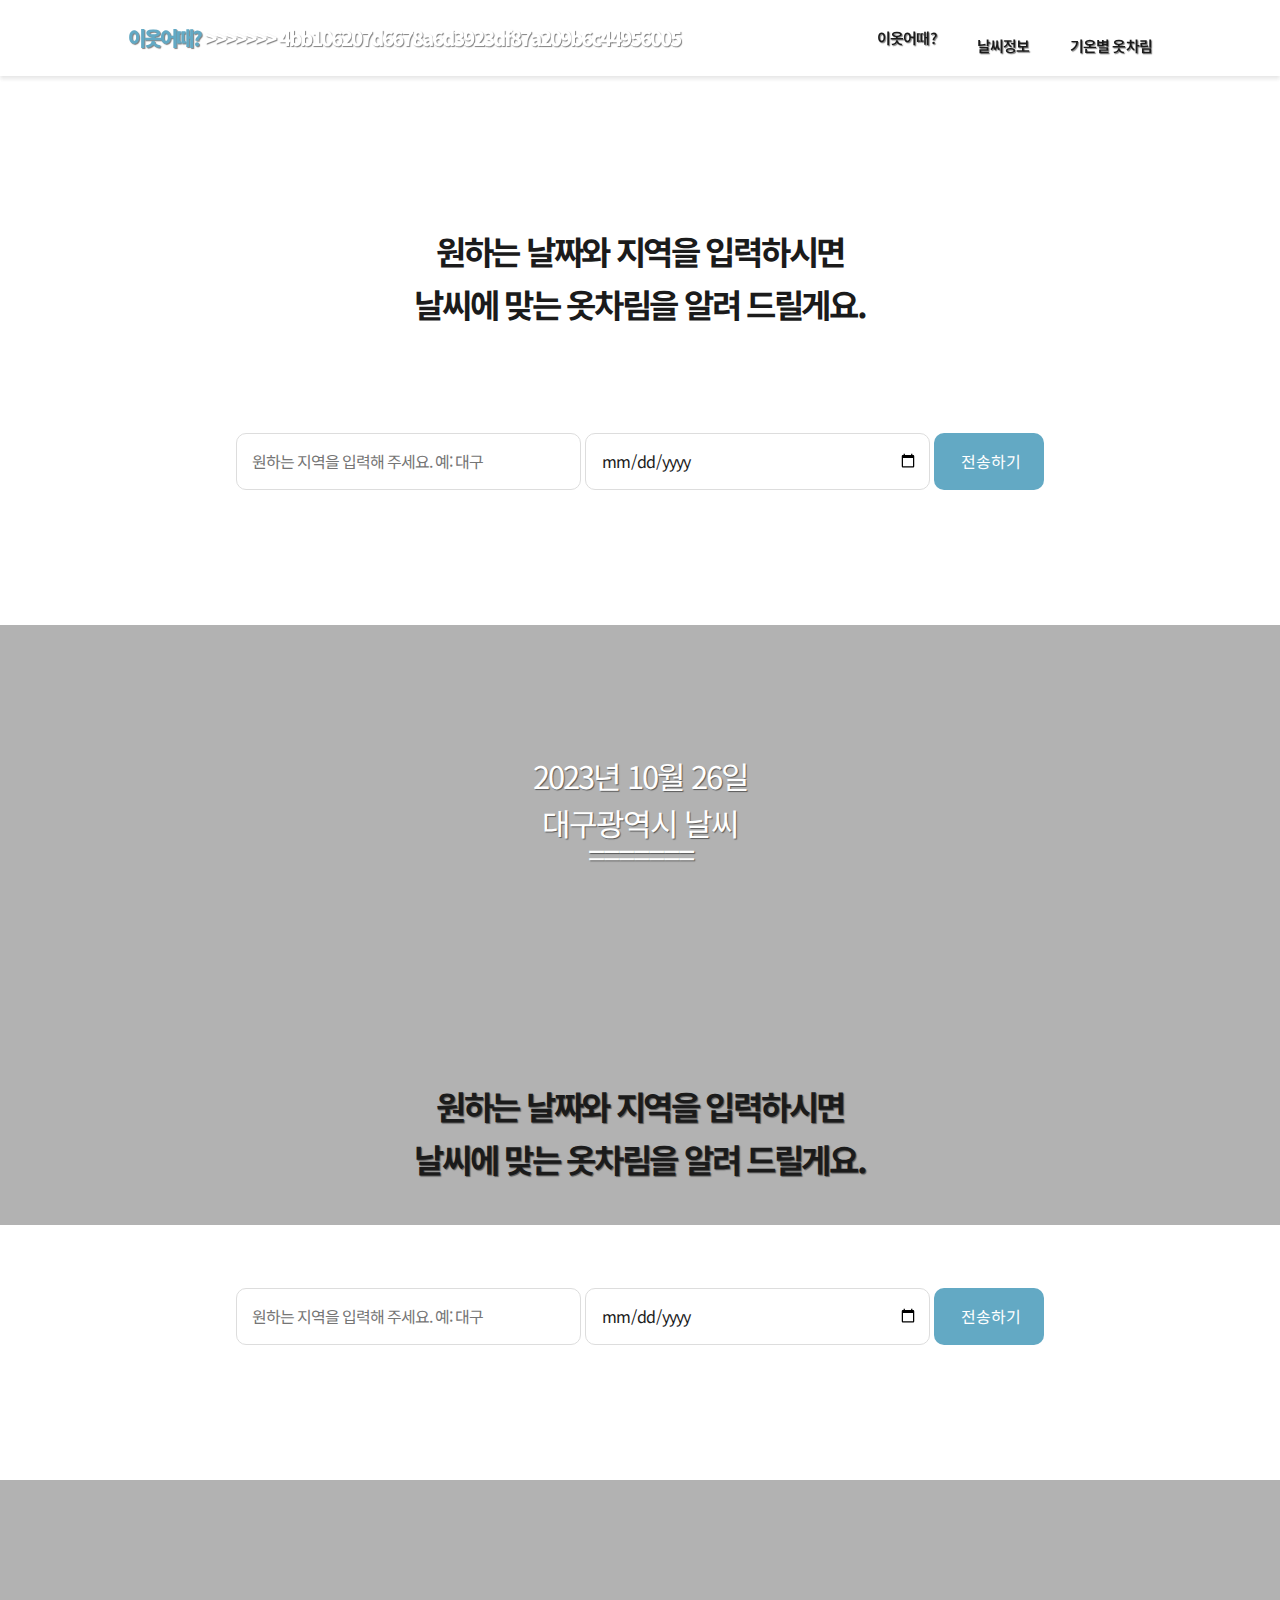
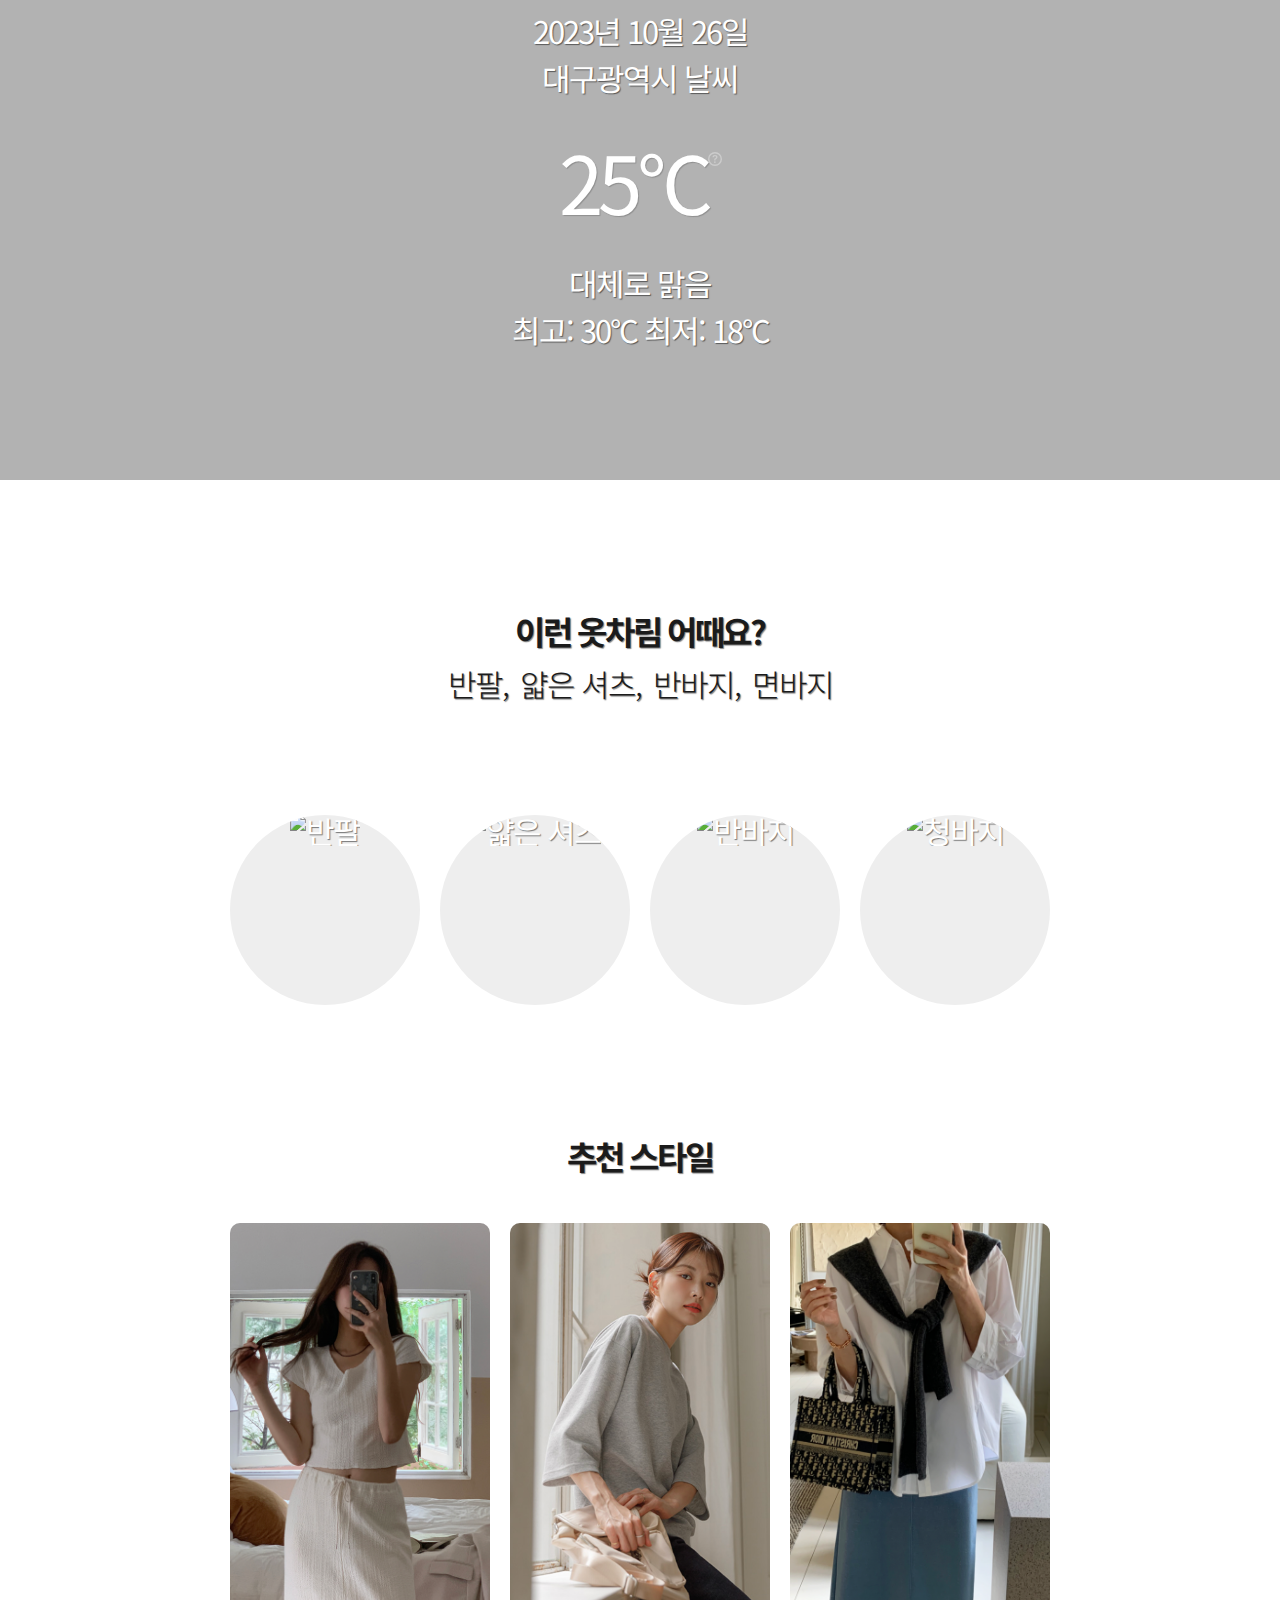
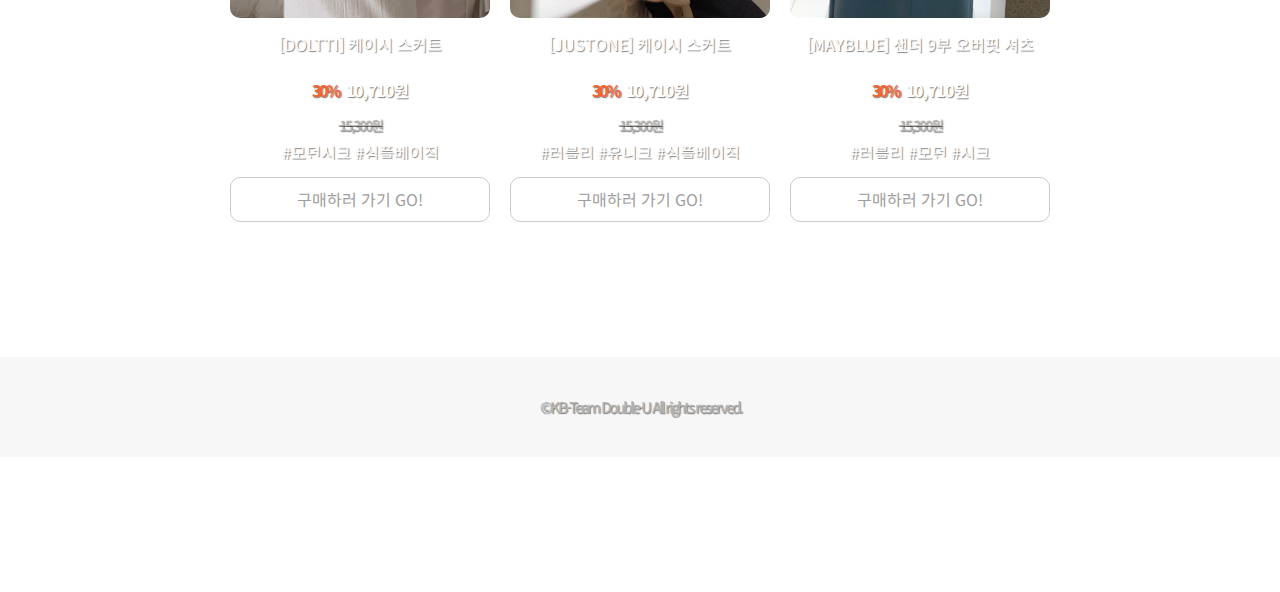
==== commit 0347a083: "Merge branch 'main' of https://github.com/fhypothesis/Publishing-work" ====
--- a/how_about_this_outfit/main.html
+++ b/how_about_this_outfit/main.html
@@ -1,6 +1,18 @@
 <!DOCTYPE html>
 <html lang="ko">
-
+  <head>
+    <meta charset="UTF-8" />
+    <meta name="viewport" content="width=device-width, initial-scale=1.0" />
+    <title>이옷어때? :: 날씨에 맞는 옷차림을 알려드려요</title>
+    <link rel="stylesheet" href="./css/reset.css" />
+    <link rel="stylesheet" href="./css/main.css" />
+    <link
+      href="https://fonts.googleapis.com/css2?family=Noto+Sans+KR:wght@100;200;300;400;500;600;700;800;900&family=Noto+Serif+KR:wght@200;300;400;500;600;700;900&display=swap"
+      rel="stylesheet"
+    />
+  </head>
+
+<<<<<<< HEAD
 <head>
   <meta charset="UTF-8" />
   <meta name="viewport" content="width=device-width, initial-scale=1.0" />
@@ -69,278 +81,405 @@
         <div class="date-weather-box txt-tit-thin">
           <li>2023년 10월 26일</li>
           <li>대구광역시 날씨</li>
-        </div>
-
-        <!-- 코트 추가 수정 부분 시작 -->
-        <div class="temper-space-wrap">
-
-          <div class="temper-space">
-            <div class="temperature-sty">25°C</div>
-            <div class="add-info-rover-Btn">
-              <svg width="14" height="20" viewBox="0 0 14 14" fill="none" xmlns="http://www.w3.org/2000/svg">
-                <path fill-rule="evenodd" clip-rule="evenodd"
-                  d="M6.9932 0.700195C8.73506 0.700195 10.3116 1.40557 11.4528 2.54565C12.5943 3.68594 13.3002 5.26111 13.3002 7.0002C13.3002 8.73928 12.5943 10.3145 11.4528 11.4547C10.3116 12.5948 8.73506 13.3002 6.9932 13.3002C5.25512 13.3002 3.68233 12.595 2.54387 11.4554C1.40457 10.315 0.700195 8.73952 0.700195 7.0002C0.700195 5.26087 1.40457 3.68541 2.54387 2.54497C3.68233 1.40537 5.25512 0.700195 6.9932 0.700195Z"
-                  stroke="#ccc" stroke-width="1.4"></path>
-                <path
-                  d="M4.5 5.21081H5.77027C5.81351 4.55135 6.26216 4.12973 6.95946 4.12973C7.64054 4.12973 8.09459 4.53514 8.09459 5.0973C8.09459 5.58784 7.90383 5.86944 7.35576 6.22524L7.1973 6.32432C6.45135 6.76216 6.13784 7.24865 6.18649 8.05946L6.19189 8.42703H7.44595V8.11892C7.44595 7.58378 7.64595 7.30811 8.35405 6.89189C9.08919 6.45405 9.5 5.87568 9.5 5.04865C9.5 3.85405 8.51081 3 7.02973 3C5.42432 3 4.54324 3.92973 4.5 5.21081ZM6.87838 11.0054C6.33784 11.0054 5.98108 10.6649 5.98108 10.1459C5.98108 9.62162 6.33784 9.28108 6.87838 9.28108C7.42973 9.28108 7.77568 9.62162 7.77568 10.1459C7.77568 10.6649 7.42973 11.0054 6.87838 11.0054Z"
-                  fill="#ccc"></path>
-              </svg>
-
-              <div class="temper-info-text tem-info-sty">
-                해당 날짜의 최고 온도 최저 온도를 기준으로 한 평균 온도입니다.
-              </div>
-            </div>
-          </div>
-        </div>
-        <!-- 코트 추가 수정 부분 끝-->
-
-        <div class="date-weather-box txt-tit-thin">
-          <li>대체로 맑음</li>
-          <li>최고: 30°C 최저: 18°C</li>
-        </div>
-      </div>
+=======
+  <body>
+    <header class="top-nav">
+      <div class="top-nav-wrap">
+        <div class="top-logo">
+          <a href="#sectionFir">이옷어때?</a>
+>>>>>>> 4bb106207d6678a6d3923df87a209b6c44956005
+        </div>
+        <div>
+          <ul class="main-nav">
+            <li><a href="#sectionFir">이옷어때?</a></li>
+            <li><a href="#sectionSec">날씨정보</a></li>
+            <li><a href="#sectionThi">기온별 옷차림</a></li>
+          </ul>
+        </div>
+      </div>
+    </header>
+
+    <div class="main-content">
+      <div id="sectionFir" class="section-1-form">
+        <div class="sec-1-tit txt-tit-sty">
+          <div class="sec-tit-fir">원하는 날짜와 지역을 입력하시면</div>
+          <div>날씨에 맞는 옷차림을 알려 드릴게요.</div>
+        </div>
+        <div class="input-form-box">
+          <form method="POST" action="/" class="form-box">
+            <div class="input-box">
+              <div class="input-box-in">
+                <input
+                  type="text"
+                  name="location"
+                  id="location"
+                  required
+                  placeholder="원하는 지역을 입력해 주세요. 예: 대구"
+                  class="input-box-sty"
+                />
+              </div>
+            </div>
+            <div class="input-box">
+              <div class="input-box-in">
+                <div class="date-input">
+                  <input
+                    type="date"
+                    name="date"
+                    id="text"
+                    required
+                    class="input-box-sty"
+                    min="2023-10-26"
+                    max="2023-10-28"
+                  />
+                </div>
+              </div>
+            </div>
+            <div class="submit-Btn-box">
+              <div class="submit-Btn-box-in">
+                <input type="submit" value="전송하기" class="submit-Btn-sty" />
+              </div>
+            </div>
+          </form>
+        </div>
+      </div>
+
+      <div id="sectionSec" class="section-2">
+        <video autoplay muted loop id="video-background">
+          <source
+            src="./images/bg/clouds_-_106963 (1080p).mp4"
+            type="video/mp4"
+          />
+          Your browser does not support the video tag.
+        </video>
+
+        <div class="section-2-wrapper">
+          <div class="date-weather-box txt-tit-thin">
+            <li>2023년 10월 26일</li>
+            <li>대구광역시 날씨</li>
+          </div>
+
+          <!-- 코트 추가 수정 부분 시작 -->
+          <div class="temper-space-wrap">
+            <div class="temper-space">
+              <div class="temperature-sty">25°C</div>
+              <div class="add-info-rover-Btn">
+                <svg
+                  width="14"
+                  height="20"
+                  viewBox="0 0 14 14"
+                  fill="none"
+                  xmlns="http://www.w3.org/2000/svg"
+                >
+                  <path
+                    fill-rule="evenodd"
+                    clip-rule="evenodd"
+                    d="M6.9932 0.700195C8.73506 0.700195 10.3116 1.40557 11.4528 2.54565C12.5943 3.68594 13.3002 5.26111 13.3002 7.0002C13.3002 8.73928 12.5943 10.3145 11.4528 11.4547C10.3116 12.5948 8.73506 13.3002 6.9932 13.3002C5.25512 13.3002 3.68233 12.595 2.54387 11.4554C1.40457 10.315 0.700195 8.73952 0.700195 7.0002C0.700195 5.26087 1.40457 3.68541 2.54387 2.54497C3.68233 1.40537 5.25512 0.700195 6.9932 0.700195Z"
+                    stroke="#ccc"
+                    stroke-width="1.4"
+                  ></path>
+                  <path
+                    d="M4.5 5.21081H5.77027C5.81351 4.55135 6.26216 4.12973 6.95946 4.12973C7.64054 4.12973 8.09459 4.53514 8.09459 5.0973C8.09459 5.58784 7.90383 5.86944 7.35576 6.22524L7.1973 6.32432C6.45135 6.76216 6.13784 7.24865 6.18649 8.05946L6.19189 8.42703H7.44595V8.11892C7.44595 7.58378 7.64595 7.30811 8.35405 6.89189C9.08919 6.45405 9.5 5.87568 9.5 5.04865C9.5 3.85405 8.51081 3 7.02973 3C5.42432 3 4.54324 3.92973 4.5 5.21081ZM6.87838 11.0054C6.33784 11.0054 5.98108 10.6649 5.98108 10.1459C5.98108 9.62162 6.33784 9.28108 6.87838 9.28108C7.42973 9.28108 7.77568 9.62162 7.77568 10.1459C7.77568 10.6649 7.42973 11.0054 6.87838 11.0054Z"
+                    fill="#ccc"
+                  ></path>
+                </svg>
+
+                <div class="temper-info-text tem-info-sty">
+                  해당 날짜의 최고 온도 최저 온도를 기준으로 한 평균 온도입니다.
+                </div>
+              </div>
+            </div>
+          </div>
+          <!-- 코트 추가 수정 부분 끝-->
+
+          <div class="date-weather-box txt-tit-thin">
+            <li>대체로 맑음</li>
+            <li>최고: 30°C 최저: 18°C</li>
+          </div>
+        </div>
+      </div>
+
+      <div id="sectionThi" class="section-3">
+        <div class="sec-3-tit txt-tit-sty">
+          <div class="sec-tit-fir">이런 옷차림 어때요?</div>
+          <div>
+            <ul>
+              <li>반팔,</li>
+              <li>얇은 셔츠,</li>
+              <li>반바지,</li>
+              <li>면바지</li>
+            </ul>
+          </div>
+        </div>
+
+        <div class="sec-3-cir-sumnails">
+          <div class="cir-img-box">
+            <img src="/images/icons/Short Sleeve-01.png" alt="반팔" />
+          </div>
+          <div class="cir-img-box">
+            <img src="/images/icons/shirt.png" alt="얇은 셔츠" />
+          </div>
+          <div class="cir-img-box">
+            <img src="/images/icons/shorts.png" alt="반바지" />
+          </div>
+          <div class="cir-img-box">
+            <img src="/images/icons/jeans.png" alt="청바지" />
+          </div>
+        </div>
+
+        <div class="sec-shop-link">
+          <div class="txt-tit-sty">추천 스타일</div>
+          <div class="swiper-wrapper">
+            <div class="swiper-wrap-again">
+              <div class="swiper-container">
+                <!-- 첫번째 슬라이드 -->
+                <div class="swiper-slide">
+                  <!-- img-box-01 -->
+                  <div class="sec-shop-link-sum">
+                    <div class="round-rec-img-box">
+                      <img
+                        src="./images/img_recommend/shop_sums_1.png"
+                        alt="달트 쇼핑몰의 케이시 스커트 제품"
+                      />
+                    </div>
+                    <div class="product-recommend-info-box">
+                      <h3 class="product-name">[DOLTTI] 케이시 스커트</h3>
+                      <div>
+                        <div>
+                          <div class="discount-rate">
+                            <span class="discount-rate-tex">30%</span>
+                            <span class="sales-price">10,710원</span>
+                          </div>
+                          <div class="dimmed-price">
+                            <span class="dimmed-price-tex">15,300원</span>
+                          </div>
+                          <div class="review-count">
+                            <div class="hash-tag-sty">
+                              #모던시크 #심플베이직
+                            </div>
+                          </div>
+                        </div>
+                      </div>
+                      <button type="button" class="shop-link-Btn-sty">
+                        <a href="https://daltt.co.kr/" target="_blank"
+                          >구매하러 가기 GO!</a
+                        >
+                      </button>
+                    </div>
+                  </div>
+
+                  <!-- img-box-02 -->
+                  <div class="sec-shop-link-sum">
+                    <div class="round-rec-img-box">
+                      <img
+                        src="./images/img_recommend/shop_sum_02.png"
+                        alt="저스트온 히브 메탈장식 7부 맨투맨티"
+                      />
+                    </div>
+                    <div class="product-recommend-info-box">
+                      <h3 class="product-name">[JUSTONE] 케이시 스커트</h3>
+                      <div>
+                        <div>
+                          <div class="discount-rate">
+                            <span class="discount-rate-tex">30%</span>
+                            <span class="sales-price">10,710원</span>
+                          </div>
+                          <div class="dimmed-price">
+                            <span class="dimmed-price-tex">15,300원</span>
+                          </div>
+                          <div class="review-count">
+                            <div class="hash-tag-sty">
+                              #러블리 #유니크 #심플베이직
+                            </div>
+                          </div>
+                        </div>
+                      </div>
+                      <button type="button" class="shop-link-Btn-sty">
+                        <a
+                          href="https://www.justone.co.kr/shop/shopdetail.html?branduid=86619&xcode=035&mcode=000&scode=&GfDT=bmh3Vw%3D%3D"
+                          target="_blank"
+                          >구매하러 가기 GO!</a
+                        >
+                      </button>
+                    </div>
+                  </div>
+
+                  <!-- img-box-03 -->
+                  <div class="sec-shop-link-sum">
+                    <div class="round-rec-img-box">
+                      <img
+                        src="./images/img_recommend/shop_sum_03.png"
+                        alt="샌더 9부 오버핏 셔츠"
+                      />
+                    </div>
+                    <div class="product-recommend-info-box">
+                      <h3 class="product-name">
+                        [MAYBLUE] 샌더 9부 오버핏 셔츠
+                      </h3>
+                      <div>
+                        <div>
+                          <div class="discount-rate">
+                            <span class="discount-rate-tex">30%</span>
+                            <span class="sales-price">10,710원</span>
+                          </div>
+                          <div class="dimmed-price">
+                            <span class="dimmed-price-tex">15,300원</span>
+                          </div>
+                          <div class="review-count">
+                            <div class="hash-tag-sty">#러블리 #모던 #시크</div>
+                          </div>
+                        </div>
+                      </div>
+                      <button type="button" class="shop-link-Btn-sty">
+                        <a
+                          href="https://mayblue.co.kr/shop/shopdetail.html?branduid=179986&xcode=099&mcode=002&scode=&special=1&GfDT=Z2V8Vg%3D%3D"
+                          target="_blank"
+                          >구매하러 가기 GO!</a
+                        >
+                      </button>
+                    </div>
+                  </div>
+                </div>
+
+                <!-- 두번째 슬라이드 -->
+                <div class="swiper-slide">
+                  <!-- img-box-01 -->
+                  <div class="sec-shop-link-sum">
+                    <div class="round-rec-img-box">
+                      <img
+                        src="./images/img_recommend/shop_sum_04.png"
+                        alt="MISSHOP 피오니 블라우스 자켓"
+                      />
+                    </div>
+                    <div class="product-recommend-info-box">
+                      <h3 class="product-name">
+                        [MISSHOP] 피오니 블라우스 자켓
+                      </h3>
+                      <div>
+                        <div>
+                          <div class="discount-rate">
+                            <span class="discount-rate-tex">30%</span>
+                            <span class="sales-price">10,710원</span>
+                          </div>
+                          <div class="dimmed-price">
+                            <span class="dimmed-price-tex">15,300원</span>
+                          </div>
+                          <div class="review-count">
+                            <div class="hash-tag-sty">
+                              #페미닌 #심플 #베이직
+                            </div>
+                          </div>
+                        </div>
+                      </div>
+                      <button type="button" class="shop-link-Btn-sty">
+                        <a
+                          href="https://www.minsshop.com/product/%EB%A9%B4100%ED%94%BC%EC%98%A4%EB%8B%88-%EB%B8%94%EB%9D%BC%EC%9A%B0%EC%8A%A4-%EC%9E%90%EC%BC%93/19673/category/1/display/4/"
+                          target="_blank"
+                          >구매하러 가기 GO!</a
+                        >
+                      </button>
+                    </div>
+                  </div>
+
+                  <!-- img-box-02 -->
+                  <div class="sec-shop-link-sum">
+                    <div class="round-rec-img-box">
+                      <img
+                        src="./images/img_recommend/shop_sum_05.png"
+                        alt="COCOBLACK 마스 니트vest"
+                      />
+                    </div>
+                    <div class="product-recommend-info-box">
+                      <h3 class="product-name">[COCOBLACK] 마스 니트vest</h3>
+                      <div>
+                        <div>
+                          <div class="discount-rate">
+                            <span class="discount-rate-tex">30%</span>
+                            <span class="sales-price">10,710원</span>
+                          </div>
+                          <div class="dimmed-price">
+                            <span class="dimmed-price-tex">15,300원</span>
+                          </div>
+                          <div class="review-count">
+                            <div class="hash-tag-sty">
+                              #럭셔리 #명품 #미시스타일
+                            </div>
+                          </div>
+                        </div>
+                      </div>
+                      <button type="button" class="shop-link-Btn-sty">
+                        <a
+                          href="https://cocoblack.kr/shop/shopdetail.html?branduid=180424&xcode=014&mcode=004&scode=&special=5&GfDT=bmx1W18%3D"
+                          target="_blank"
+                          >구매하러 가기 GO!</a
+                        >
+                      </button>
+                    </div>
+                  </div>
+
+                  <!-- img-box-03 -->
+                  <div class="sec-shop-link-sum">
+                    <div class="round-rec-img-box">
+                      <img
+                        src="./images/img_recommend/shop_sum_06.png"
+                        alt="지앤패치 비스코스골지니트"
+                      />
+                    </div>
+                    <div class="product-recommend-info-box">
+                      <h3 class="product-name">
+                        [CLICK&FUNNY] 지앤패치 골지니트
+                      </h3>
+                      <div>
+                        <div>
+                          <div class="discount-rate">
+                            <span class="discount-rate-tex">30%</span>
+                            <span class="sales-price">10,710원</span>
+                          </div>
+                          <div class="dimmed-price">
+                            <span class="dimmed-price-tex">15,300원</span>
+                          </div>
+                          <div class="review-count">
+                            <div class="hash-tag-sty">
+                              #러블리 #심플 #베이직
+                            </div>
+                          </div>
+                        </div>
+                      </div>
+                      <button type="button" class="shop-link-Btn-sty">
+                        <a
+                          href="https://www.clicknfunny.com/shop/shopdetail.html?branduid=71228&xcode=016&mcode=001&scode=&special=6&GfDT=a2x3Uw%3D%3D"
+                          target="_blank"
+                          >구매하러 가기 GO!</a
+                        >
+                      </button>
+                    </div>
+                  </div>
+                </div>
+              </div>
+            </div>
+            <button
+              type="button"
+              class="swiper-button-prev"
+              onclick="prevSlide()"
+            ></button>
+            <button
+              type="button"
+              class="swiper-button-next"
+              onclick="nextSlide()"
+            ></button>
+          </div>
+          <!-- swiper-wrapper -->
+        </div>
+        <!-- sec-shop-link -->
+      </div>
+      <!-- section-3 -->
     </div>
-
-    <div id="sectionThi" class="section-3">
-      <div class="sec-3-tit txt-tit-sty">
-        <div class="sec-tit-fir">이런 옷차림 어때요?</div>
-        <div>
-          <ul>
-            <li>반팔,</li>
-            <li>얇은 셔츠,</li>
-            <li>반바지,</li>
-            <li>면바지</li>
-          </ul>
-        </div>
-      </div>
-
-      <div class="sec-3-cir-sumnails">
-        <div class="cir-img-box">
-          <img src="/images/icons/Short Sleeve-01.png" alt="반팔" />
-        </div>
-        <div class="cir-img-box">
-          <img src="/images/icons/shirt.png" alt="얇은 셔츠" />
-        </div>
-        <div class="cir-img-box">
-          <img src="/images/icons/shorts.png" alt="반바지" />
-        </div>
-        <div class="cir-img-box">
-          <img src="/images/icons/jeans.png" alt="청바지" />
-        </div>
-      </div>
-
-      <div class="sec-shop-link">
-        <div class="txt-tit-sty">추천 스타일</div>
-        <div class="swiper-wrapper">
-          <div class="swiper-wrap-again">
-            <div class="swiper-container">
-              <!-- 첫번째 슬라이드 -->
-              <div class="swiper-slide">
-                <!-- img-box-01 -->
-                <div class="sec-shop-link-sum">
-                  <div class="round-rec-img-box">
-                    <img src="./images/img_recommend/shop_sums_1.png" alt="달트 쇼핑몰의 케이시 스커트 제품" />
-                  </div>
-                  <div class="product-recommend-info-box">
-                    <h3 class="product-name">[DOLTTI] 케이시 스커트</h3>
-                    <div>
-                      <div>
-                        <div class="discount-rate">
-                          <span class="discount-rate-tex">30%</span>
-                          <span class="sales-price">10,710원</span>
-                        </div>
-                        <div class="dimmed-price">
-                          <span class="dimmed-price-tex">15,300원</span>
-                        </div>
-                        <div class="review-count">
-                          <div class="hash-tag-sty">
-                            #모던시크 #심플베이직
-                          </div>
-                        </div>
-                      </div>
-                    </div>
-                    <button type="button" class="shop-link-Btn-sty">
-                      <a href="https://daltt.co.kr/" target="_blank">구매하러 가기 GO!</a>
-                    </button>
-                  </div>
-                </div>
-
-                <!-- img-box-02 -->
-                <div class="sec-shop-link-sum">
-                  <div class="round-rec-img-box">
-                    <img src="./images/img_recommend/shop_sum_02.png" alt="저스트온 히브 메탈장식 7부 맨투맨티" />
-                  </div>
-                  <div class="product-recommend-info-box">
-                    <h3 class="product-name">[JUSTONE] 케이시 스커트</h3>
-                    <div>
-                      <div>
-                        <div class="discount-rate">
-                          <span class="discount-rate-tex">30%</span>
-                          <span class="sales-price">10,710원</span>
-                        </div>
-                        <div class="dimmed-price">
-                          <span class="dimmed-price-tex">15,300원</span>
-                        </div>
-                        <div class="review-count">
-                          <div class="hash-tag-sty">
-                            #러블리 #유니크 #심플베이직
-                          </div>
-                        </div>
-                      </div>
-                    </div>
-                    <button type="button" class="shop-link-Btn-sty">
-                      <a href="https://www.justone.co.kr/shop/shopdetail.html?branduid=86619&xcode=035&mcode=000&scode=&GfDT=bmh3Vw%3D%3D"
-                        target="_blank">구매하러 가기 GO!</a>
-                    </button>
-                  </div>
-                </div>
-
-                <!-- img-box-03 -->
-                <div class="sec-shop-link-sum">
-                  <div class="round-rec-img-box">
-                    <img src="./images/img_recommend/shop_sum_03.png" alt="샌더 9부 오버핏 셔츠" />
-                  </div>
-                  <div class="product-recommend-info-box">
-                    <h3 class="product-name">
-                      [MAYBLUE] 샌더 9부 오버핏 셔츠
-                    </h3>
-                    <div>
-                      <div>
-                        <div class="discount-rate">
-                          <span class="discount-rate-tex">30%</span>
-                          <span class="sales-price">10,710원</span>
-                        </div>
-                        <div class="dimmed-price">
-                          <span class="dimmed-price-tex">15,300원</span>
-                        </div>
-                        <div class="review-count">
-                          <div class="hash-tag-sty">#러블리 #모던 #시크</div>
-                        </div>
-                      </div>
-                    </div>
-                    <button type="button" class="shop-link-Btn-sty">
-                      <a href="https://mayblue.co.kr/shop/shopdetail.html?branduid=179986&xcode=099&mcode=002&scode=&special=1&GfDT=Z2V8Vg%3D%3D"
-                        target="_blank">구매하러 가기 GO!</a>
-                    </button>
-                  </div>
-                </div>
-              </div>
-
-              <!-- 두번째 슬라이드 -->
-              <div class="swiper-slide">
-                <!-- img-box-01 -->
-                <div class="sec-shop-link-sum">
-                  <div class="round-rec-img-box">
-                    <img src="./images/img_recommend/shop_sum_04.png" alt="MISSHOP 피오니 블라우스 자켓" />
-                  </div>
-                  <div class="product-recommend-info-box">
-                    <h3 class="product-name">
-                      [MISSHOP] 피오니 블라우스 자켓
-                    </h3>
-                    <div>
-                      <div>
-                        <div class="discount-rate">
-                          <span class="discount-rate-tex">30%</span>
-                          <span class="sales-price">10,710원</span>
-                        </div>
-                        <div class="dimmed-price">
-                          <span class="dimmed-price-tex">15,300원</span>
-                        </div>
-                        <div class="review-count">
-                          <div class="hash-tag-sty">
-                            #페미닌 #심플 #베이직
-                          </div>
-                        </div>
-                      </div>
-                    </div>
-                    <button type="button" class="shop-link-Btn-sty">
-                      <a href="https://www.minsshop.com/product/%EB%A9%B4100%ED%94%BC%EC%98%A4%EB%8B%88-%EB%B8%94%EB%9D%BC%EC%9A%B0%EC%8A%A4-%EC%9E%90%EC%BC%93/19673/category/1/display/4/"
-                        target="_blank">구매하러 가기 GO!</a>
-                    </button>
-                  </div>
-                </div>
-
-                <!-- img-box-02 -->
-                <div class="sec-shop-link-sum">
-                  <div class="round-rec-img-box">
-                    <img src="./images/img_recommend/shop_sum_05.png" alt="COCOBLACK 마스 니트vest" />
-                  </div>
-                  <div class="product-recommend-info-box">
-                    <h3 class="product-name">[COCOBLACK] 마스 니트vest</h3>
-                    <div>
-                      <div>
-                        <div class="discount-rate">
-                          <span class="discount-rate-tex">30%</span>
-                          <span class="sales-price">10,710원</span>
-                        </div>
-                        <div class="dimmed-price">
-                          <span class="dimmed-price-tex">15,300원</span>
-                        </div>
-                        <div class="review-count">
-                          <div class="hash-tag-sty">
-                            #럭셔리 #명품 #미시스타일
-                          </div>
-                        </div>
-                      </div>
-                    </div>
-                    <button type="button" class="shop-link-Btn-sty">
-                      <a href="https://cocoblack.kr/shop/shopdetail.html?branduid=180424&xcode=014&mcode=004&scode=&special=5&GfDT=bmx1W18%3D"
-                        target="_blank">구매하러 가기 GO!</a>
-                    </button>
-                  </div>
-                </div>
-
-                <!-- img-box-03 -->
-                <div class="sec-shop-link-sum">
-                  <div class="round-rec-img-box">
-                    <img src="./images/img_recommend/shop_sum_06.png" alt="지앤패치 비스코스골지니트" />
-                  </div>
-                  <div class="product-recommend-info-box">
-                    <h3 class="product-name">
-                      [CLICK&FUNNY] 지앤패치 골지니트
-                    </h3>
-                    <div>
-                      <div>
-                        <div class="discount-rate">
-                          <span class="discount-rate-tex">30%</span>
-                          <span class="sales-price">10,710원</span>
-                        </div>
-                        <div class="dimmed-price">
-                          <span class="dimmed-price-tex">15,300원</span>
-                        </div>
-                        <div class="review-count">
-                          <div class="hash-tag-sty">
-                            #러블리 #심플 #베이직
-                          </div>
-                        </div>
-                      </div>
-                    </div>
-                    <button type="button" class="shop-link-Btn-sty">
-                      <a href="https://www.clicknfunny.com/shop/shopdetail.html?branduid=71228&xcode=016&mcode=001&scode=&special=6&GfDT=a2x3Uw%3D%3D"
-                        target="_blank">구매하러 가기 GO!</a>
-                    </button>
-                  </div>
-                </div>
-              </div>
-            </div>
-          </div>
-          <button type="button" class="swiper-button-prev" onclick="prevSlide()"></button>
-          <button type="button" class="swiper-button-next" onclick="nextSlide()"></button>
-        </div>
-        <!-- swiper-wrapper -->
-      </div>
-      <!-- sec-shop-link -->
-    </div>
-    <!-- section-3 -->
-  </div>
-  <!-- main-content -->
-
-  <footer class="www-footer">
-    <p>&copy;KB-Team Double-U All rights reserved.</p>
-  </footer>
-  <script src="./js/main.js"></script>
-  <script src="./js/swiper.js"></script>
-  <script src="./js/smooth-scroll.js"></script>
-</body>
-
-</html>+    <!-- main-content -->
+
+    <footer class="www-footer">
+      <p>&copy;KB-Team Double-U All rights reserved.</p>
+    </footer>
+    <script src="./js/main.js"></script>
+    <script src="./js/swiper.js"></script>
+    <script src="./js/smooth-scroll.js"></script>
+  </body>
+</html>
--- a/how_about_this_outfit/css/main.css
+++ b/how_about_this_outfit/css/main.css
@@ -0,0 +1,480 @@
+:root {
+  --point-color: #63a9c4;
+  --bg-light-gray: #eeeeee;
+  --text-color-dark-grey: #1b1b1b;
+  --line-light-grey: #cbcbcb;
+
+  --bg-white: #fff;
+  --bg-footer: rgb(247, 247, 247);
+
+  --text-color-grey: rgb(181, 181, 181);
+  --text-color-red: #fa622f;
+}
+
+* {
+  font-family: "Noto Sans KR", sans-serif;
+}
+
+html {
+  font-family: "Noto Sans KR", sans-serif;
+}
+
+body {
+  position: relative;
+  margin: 0 auto;
+  box-sizing: border-box;
+  font-family: "Noto Sans KR", sans-serif;
+  font-weight: normal;
+  font-size: 14px;
+  color: var(--text-color-dark-grey);
+}
+
+a {
+  color: var(--text-color-dark-grey);
+}
+
+input[type="submit"] {
+  cursor: pointer;
+}
+
+.add-info-rover-Btn svg {
+  cursor: pointer;
+}
+
+/* 텍스트 스타일 */
+
+.txt-tit-sty {
+  font-weight: 700;
+  font-family: "Noto Sans KR", sans-serif;
+  font-size: 33px;
+  text-align: center;
+  color: var(--text-color-dark-grey);
+  letter-spacing: -2.3px;
+}
+
+.txt-tit-thin {
+  font-weight: 400;
+  font-family: "Noto Sans KR", sans-serif;
+  font-size: 31px;
+  text-align: center;
+  letter-spacing: -2px;
+  text-shadow: 1px 1px 1px rgba(0, 0, 0, 0.5);
+}
+
+/* 탑 네비게이션 */
+.top-nav {
+  position: fixed;
+  top: 0;
+  left: 0;
+  box-shadow: rgba(0, 0, 0, 0.05) 0px 3px 4px 0px;
+  width: 100%;
+  z-index: 9999;
+  background-color: var(--bg-white);
+}
+
+.top-nav-wrap {
+  position: relative;
+  width: 1024px;
+  height: 76px;
+  margin: 0px auto;
+  display: flex;
+  -webkit-box-align: center;
+  align-items: center;
+  justify-content: space-between;
+}
+
+.top-logo {
+  font-size: 20px;
+  font-weight: 900;
+}
+
+.top-logo a {
+  color: var(--point-color);
+}
+
+.main-nav {
+  display: flex;
+  -webkit-box-align: center;
+  align-items: center;
+}
+
+.main-nav li a {
+  margin-left: 40px;
+  font-size: 15px;
+  font-weight: 600;
+  letter-spacing: -0.8px;
+}
+
+/* 메인 콘텐츠 */
+/* 사용자 입력 폼 화면 */
+.main-content {
+  display: block;
+  margin-top: 76px;
+}
+
+.section-1-form {
+  position: relative;
+  height: 390px;
+  width: 1024px;
+  margin: 0px auto;
+  padding-top: 145px;
+}
+
+.sec-tit-fir {
+  margin-bottom: 20px;
+}
+
+.input-form-box {
+  margin-top: 112px;
+  margin-bottom: 135px;
+}
+
+.form-box {
+  display: flex;
+  justify-content: center;
+  align-items: center;
+}
+
+.input-box {
+  width: 345px;
+  margin-right: 4px;
+}
+
+.input-box-in {
+  position: relative;
+}
+
+.input-box-sty {
+  width: 100%;
+  height: 57px;
+  padding: 0px 11px 1px 15px;
+  border-radius: 10px;
+  border: 1px solid rgb(221, 221, 221);
+  font-weight: 400;
+  font-size: 16px;
+  letter-spacing: -1px;
+  color: var(--text-color-dark-grey);
+  outline: none;
+  box-sizing: border-box;
+}
+
+.submit-Btn-box {
+  width: 110px;
+}
+
+.submit-Btn-box-in {
+  position: relative;
+}
+
+.submit-Btn-sty {
+  width: 100%;
+  height: 57px;
+  padding: 0px 11px 1px 15px;
+  border-radius: 10px;
+  font-weight: 400;
+  font-size: 16px;
+  color: var(--bg-white);
+  outline: none;
+  box-sizing: border-box;
+  background-color: var(--point-color);
+}
+
+/* 날짜 정보 받아오는 섹션 */
+.section-2 {
+  position: relative;
+  margin: 0px auto;
+  height: 600px;
+  width: 100%;
+  background-color: rgba(0, 0, 0, 0.3);
+}
+
+#video-background {
+  position: absolute;
+  margin: 0 auto;
+  height: 600px;
+  width: 100%;
+  object-fit: cover;
+  z-index: -10;
+}
+
+.section-2-wrapper {
+  padding-top: 135px;
+  padding-bottom: 135px;
+
+  color: var(--bg-white);
+}
+
+.date-weather-box {
+  margin: 0px auto;
+}
+
+.date-weather-box li:first-child {
+  margin-bottom: 16px;
+}
+
+.temper-space-wrap {
+  position: relative;
+}
+
+.temper-space {
+  display: flex;
+  justify-content: center;
+  margin-top: 47px;
+  margin-bottom: 47px;
+}
+
+.temperature-sty {
+  position: relative;
+  font-size: 80px;
+  font-family: "Noto Sans KR", sans-serif;
+  font-weight: 400;
+  letter-spacing: -5px;
+  text-align: center;
+  text-shadow: 1px 1px 1px rgba(0, 0, 0, 0.2);
+}
+
+.temper-info-text {
+  display: none;
+  position: absolute;
+  margin-left: 15px;
+  top: 2px;
+  width: 160px;
+}
+
+.tem-info-sty {
+  background: var(--bg-white);
+  padding: 15px;
+  border: 1px solid var(--text-color-dark-grey);
+  border-radius: 5px;
+  box-shadow: 1px 1px 1px rgba(0, 0, 0, 0.2);
+  color: var(--text-color-dark-grey);
+  font-size: 12px;
+  font-weight: 500;
+  text-align: center;
+  line-height: 140%;
+  letter-spacing: -1px;
+}
+
+.section-3 {
+  position: relative;
+  margin: 0px auto;
+  padding-top: 135px;
+  padding-bottom: 135px;
+  width: 1024px;
+}
+
+.sec-3-tit {
+  margin-bottom: 100px;
+}
+
+.sec-3-tit ul {
+  display: flex;
+  justify-content: center;
+}
+
+.sec-3-tit ul li:not(:first-child) {
+  margin-left: 12px;
+}
+
+.sec-3-tit ul li {
+  font-weight: 300;
+  font-family: "Noto Sans KR", sans-serif;
+  font-size: 31px;
+  text-align: center;
+  letter-spacing: -2px;
+}
+
+.sec-3-cir-sumnails {
+  display: flex;
+  justify-content: space-between;
+  width: 820px;
+  margin: 0 auto;
+  padding-bottom: 135px;
+}
+
+.cir-img-box {
+  width: 190px;
+  height: 190px;
+  background-color: var(--bg-light-gray);
+  border-radius: 50%;
+  overflow: hidden;
+}
+
+.cir-img-box img {
+  width: 100%;
+  height: 100%;
+  object-fit: cover;
+}
+
+.sec-shop-link-sum {
+  margin-right: 20px;
+  padding-top: 50px;
+}
+
+.round-rec-img-box {
+  width: 260px;
+  height: 395px;
+  background-color: var(--bg-light-gray);
+  border-radius: 10px;
+  overflow: hidden;
+}
+
+.round-rec-img-box img {
+  width: 100%;
+  height: 100%;
+  object-fit: cover;
+}
+
+.shop-link-Btn-sty {
+  width: 260px;
+  height: 45px;
+  border: 1px solid var(--line-light-grey);
+  border-radius: 10px;
+  margin-top: 7px;
+}
+
+.shop-link-Btn-sty a {
+  font-size: 16px;
+  color: #9e9e9e;
+}
+
+.product-recommend-info-box {
+  position: relative;
+  padding-top: 14px;
+}
+
+.product-name {
+  font-size: 16px;
+  line-height: 1.5;
+  font-weight: 400;
+  margin-bottom: 5px;
+  overflow: hidden;
+  text-overflow: ellipsis;
+  display: -webkit-box;
+  -webkit-line-clamp: 2;
+  -webkit-box-orient: vertical;
+  letter-spacing: normal;
+  word-break: break-word;
+  overflow-wrap: break-word;
+}
+
+.discount-rate {
+  line-height: 1.5;
+}
+
+.discount-rate-tex {
+  font-size: 16px;
+  font-weight: 700;
+  white-space: nowrap;
+
+  color: var(--text-color-red);
+}
+
+.sales-price {
+  font-size: 16px;
+  font-weight: 700;
+  white-space: nowrap;
+  letter-spacing: -0.3px;
+}
+
+.dimmed-price {
+  padding-top: 1px;
+  line-height: 18px;
+}
+
+.dimmed-price-tex {
+  font-size: 14px;
+  font-weight: 400;
+  text-decoration: line-through;
+  color: var(--text-color-grey);
+  white-space: nowrap;
+}
+
+.hash-tag-sty {
+  font-size: 16px;
+  font-weight: 400;
+  margin-top: 10px;
+  margin-bottom: 10px;
+  overflow: hidden;
+  text-overflow: ellipsis;
+  display: -webkit-box;
+  -webkit-line-clamp: 2;
+  -webkit-box-orient: vertical;
+  letter-spacing: normal;
+  word-break: break-word;
+  overflow-wrap: break-word;
+}
+
+/* footer */
+.www-footer {
+  width: 100%;
+  height: 100px;
+  background-color: var(--bg-footer);
+}
+
+.www-footer p {
+  height: 100px;
+  line-height: 100px;
+  font-size: 15px;
+  font-weight: 400;
+  color: var(--text-color-grey);
+  text-align: center;
+}
+
+/* 스와이퍼 */
+.swiper-wrapper {
+  position: relative;
+  width: 820px;
+  margin: 0px auto;
+}
+
+.swiper-wrap-again {
+  width: 820px;
+  margin: 0px auto;
+  overflow: hidden;
+}
+
+.swiper-container {
+  position: relative;
+  width: 820px;
+  margin: 0px auto;
+  display: flex;
+
+  transition: transform 0.3s ease-in-out;
+}
+
+.swiper-slide {
+  width: 820px;
+  touch-action: pan-y;
+  position: relative;
+  padding: 0;
+  z-index: 1;
+  display: flex;
+  flex-shrink: 0;
+}
+
+.swiper-button-prev {
+  position: absolute;
+  z-index: 100;
+  border: none;
+  outline: none;
+  width: 60px;
+  height: 60px;
+  background: url(/images/icons/nextpre-Btn.svg) center center no-repeat;
+  top: 250px;
+  left: 0;
+  transform: translateX(-50%) translateY(-50%);
+}
+
+.swiper-button-next {
+  position: absolute;
+  z-index: 100;
+  border: 0px;
+  outline: 0px;
+  width: 60px;
+  height: 60px;
+  background: url(/images/icons/nextpre-Btn.svg) no-repeat;
+  top: 250px;
+  right: 0px;
+  transform: translate(50%, -50%) rotate(180deg);
+}
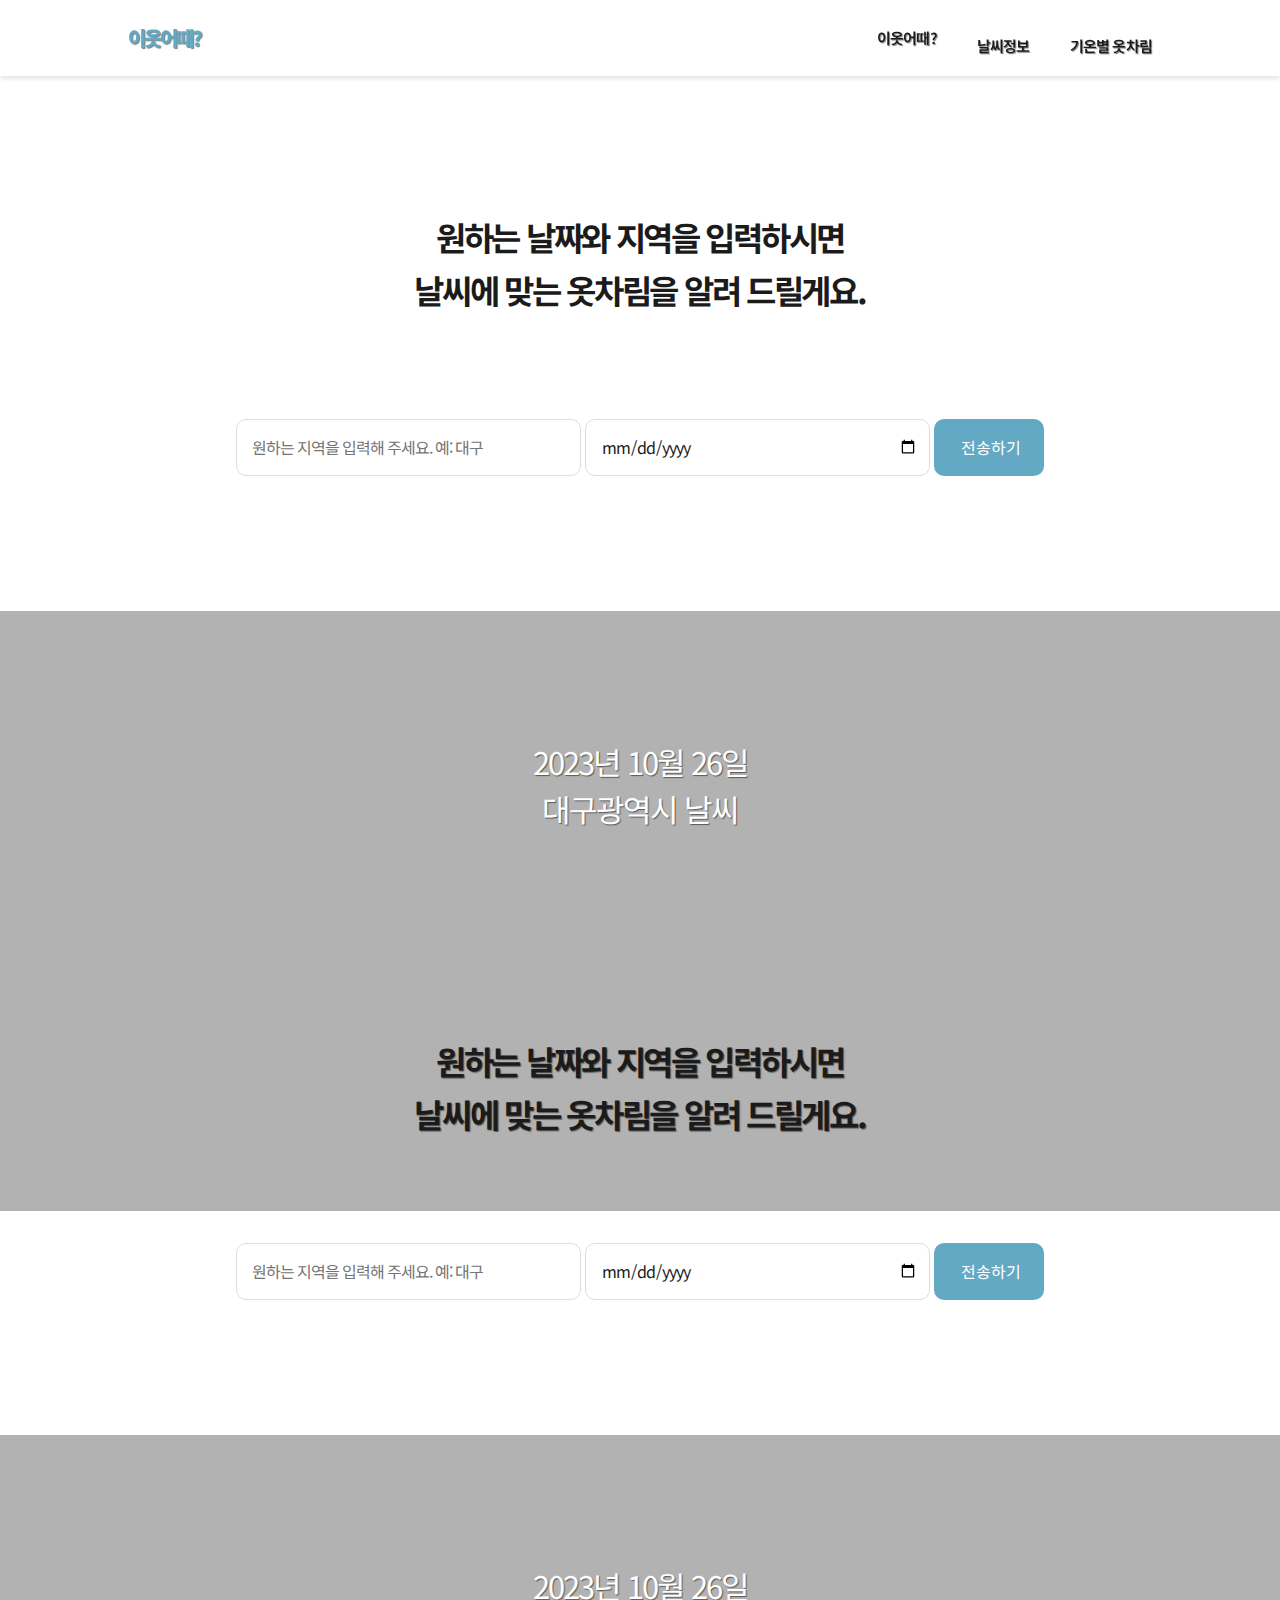
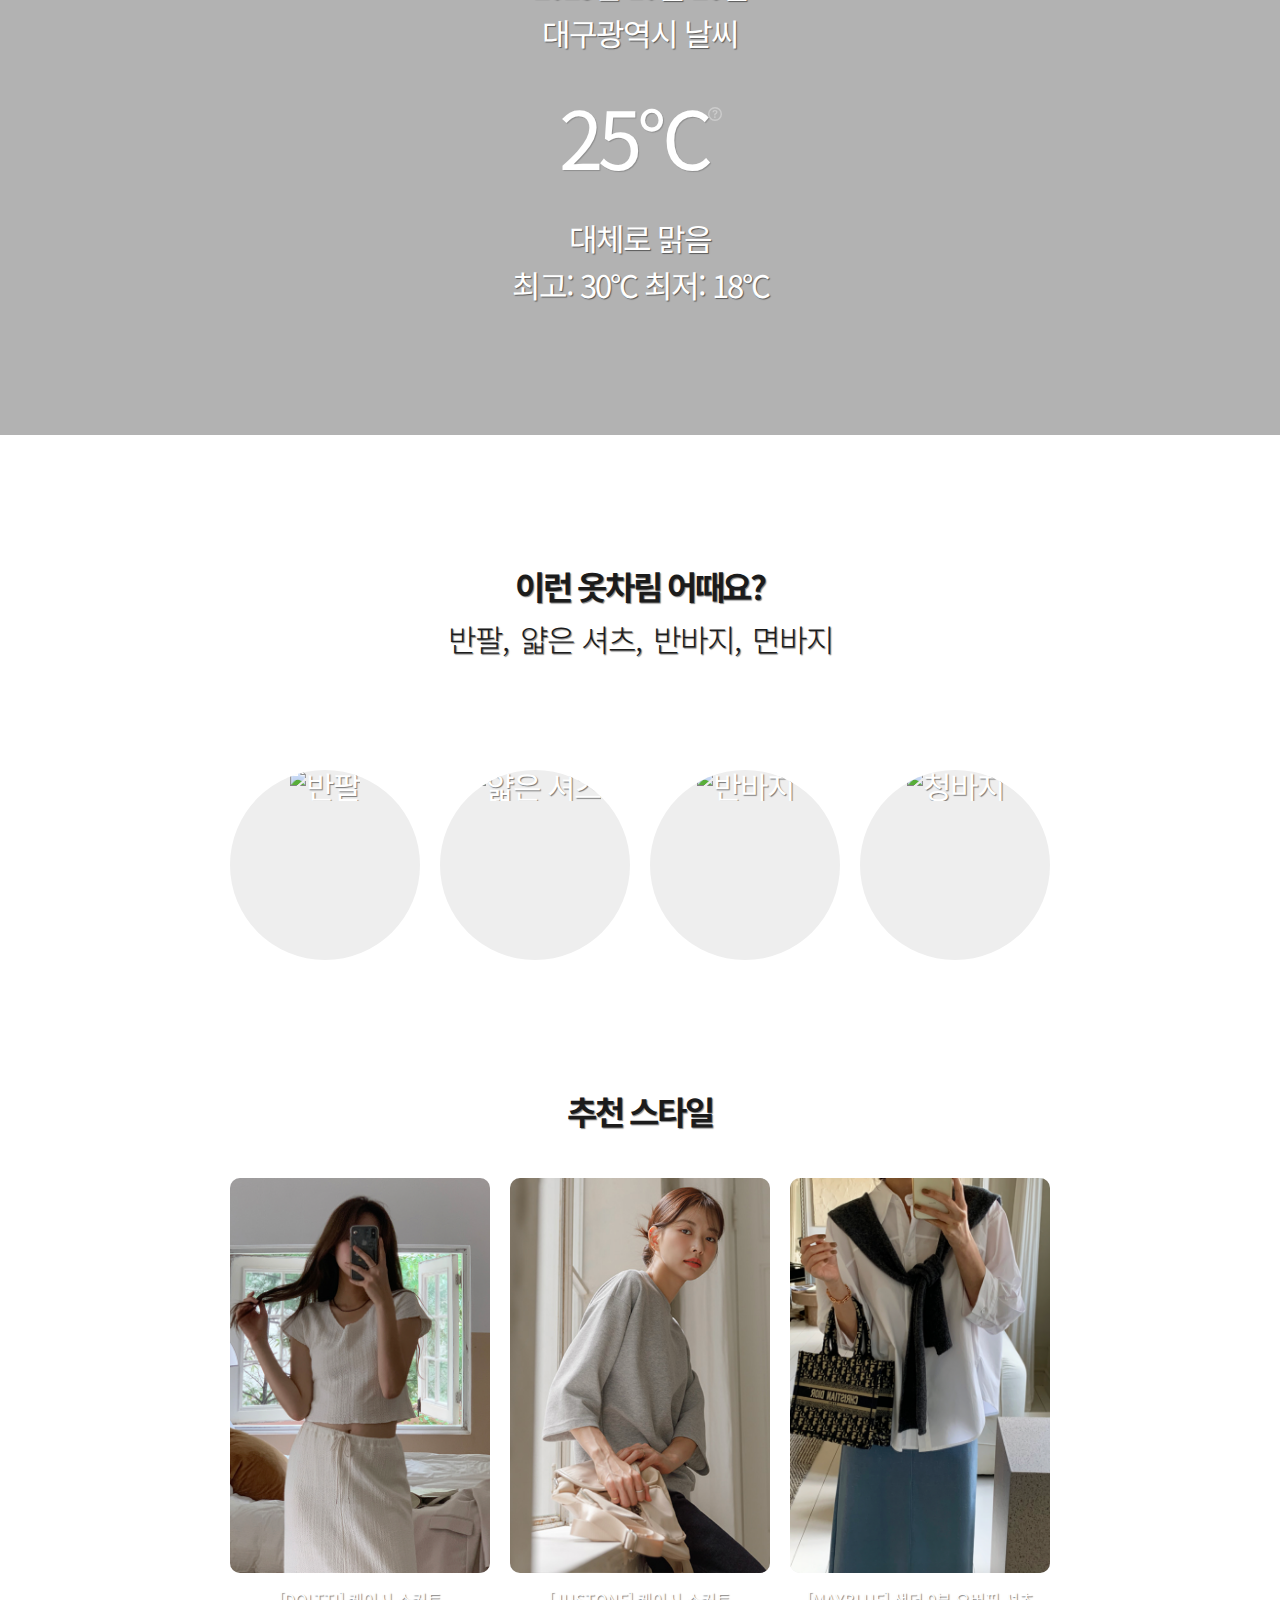
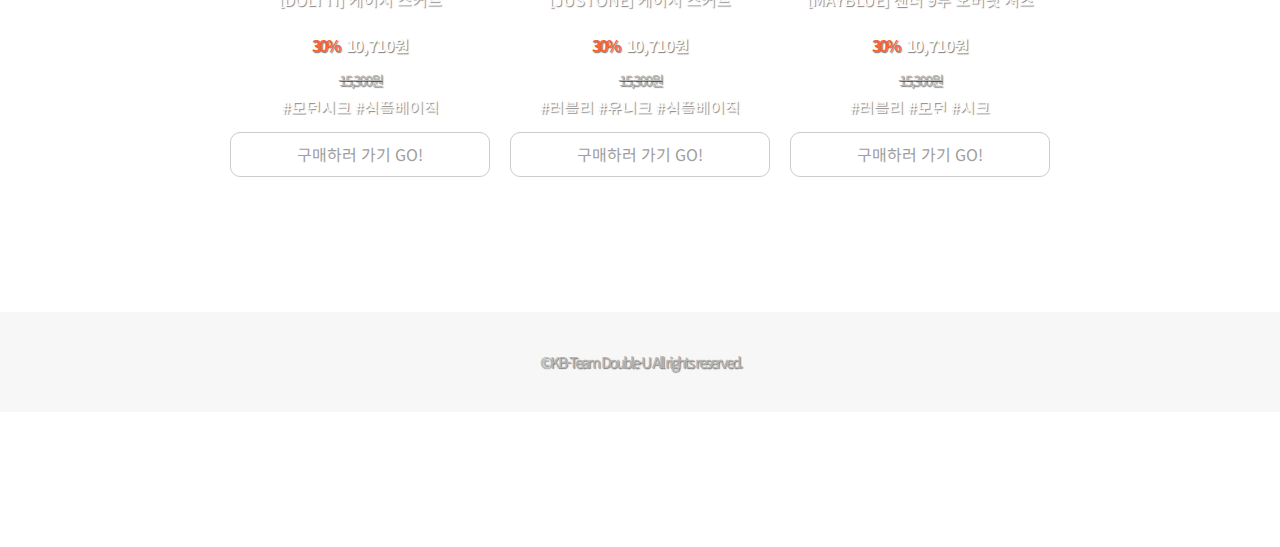
==== commit 759606fc: "0913 낼뭐입지 최종 수정 merge" ====
--- a/how_about_this_outfit/main.html
+++ b/how_about_this_outfit/main.html
@@ -1,24 +1,12 @@
 <!DOCTYPE html>
 <html lang="ko">
-  <head>
-    <meta charset="UTF-8" />
-    <meta name="viewport" content="width=device-width, initial-scale=1.0" />
-    <title>이옷어때? :: 날씨에 맞는 옷차림을 알려드려요</title>
-    <link rel="stylesheet" href="./css/reset.css" />
-    <link rel="stylesheet" href="./css/main.css" />
-    <link
-      href="https://fonts.googleapis.com/css2?family=Noto+Sans+KR:wght@100;200;300;400;500;600;700;800;900&family=Noto+Serif+KR:wght@200;300;400;500;600;700;900&display=swap"
-      rel="stylesheet"
-    />
-  </head>
-
-<<<<<<< HEAD
+
 <head>
   <meta charset="UTF-8" />
   <meta name="viewport" content="width=device-width, initial-scale=1.0" />
   <title>이옷어때? :: 날씨에 맞는 옷차림을 알려드려요</title>
-  <link rel="stylesheet" href="/css/reset.css" />
-  <link rel="stylesheet" href="/css/main.css" />
+  <link rel="stylesheet" href="./css/reset.css" />
+  <link rel="stylesheet" href="./css/main.css" />
   <link
     href="https://fonts.googleapis.com/css2?family=Noto+Sans+KR:wght@100;200;300;400;500;600;700;800;900&family=Noto+Serif+KR:wght@200;300;400;500;600;700;900&display=swap"
     rel="stylesheet" />
@@ -81,405 +69,335 @@
         <div class="date-weather-box txt-tit-thin">
           <li>2023년 10월 26일</li>
           <li>대구광역시 날씨</li>
-=======
-  <body>
-    <header class="top-nav">
-      <div class="top-nav-wrap">
-        <div class="top-logo">
-          <a href="#sectionFir">이옷어때?</a>
->>>>>>> 4bb106207d6678a6d3923df87a209b6c44956005
-        </div>
-        <div>
-          <ul class="main-nav">
-            <li><a href="#sectionFir">이옷어때?</a></li>
-            <li><a href="#sectionSec">날씨정보</a></li>
-            <li><a href="#sectionThi">기온별 옷차림</a></li>
-          </ul>
-        </div>
-      </div>
-    </header>
-
-    <div class="main-content">
-      <div id="sectionFir" class="section-1-form">
-        <div class="sec-1-tit txt-tit-sty">
-          <div class="sec-tit-fir">원하는 날짜와 지역을 입력하시면</div>
-          <div>날씨에 맞는 옷차림을 알려 드릴게요.</div>
-        </div>
-        <div class="input-form-box">
-          <form method="POST" action="/" class="form-box">
-            <div class="input-box">
-              <div class="input-box-in">
-                <input
-                  type="text"
-                  name="location"
-                  id="location"
-                  required
-                  placeholder="원하는 지역을 입력해 주세요. 예: 대구"
-                  class="input-box-sty"
-                />
+
+          <body>
+            <header class="top-nav">
+              <div class="top-nav-wrap">
+                <div class="top-logo">
+                  <a href="#sectionFir">이옷어때?</a>
+                </div>
+                <div>
+                  <ul class="main-nav">
+                    <li><a href="#sectionFir">이옷어때?</a></li>
+                    <li><a href="#sectionSec">날씨정보</a></li>
+                    <li><a href="#sectionThi">기온별 옷차림</a></li>
+                  </ul>
+                </div>
               </div>
-            </div>
-            <div class="input-box">
-              <div class="input-box-in">
-                <div class="date-input">
-                  <input
-                    type="date"
-                    name="date"
-                    id="text"
-                    required
-                    class="input-box-sty"
-                    min="2023-10-26"
-                    max="2023-10-28"
-                  />
-                </div>
-              </div>
-            </div>
-            <div class="submit-Btn-box">
-              <div class="submit-Btn-box-in">
-                <input type="submit" value="전송하기" class="submit-Btn-sty" />
-              </div>
-            </div>
-          </form>
-        </div>
-      </div>
-
-      <div id="sectionSec" class="section-2">
-        <video autoplay muted loop id="video-background">
-          <source
-            src="./images/bg/clouds_-_106963 (1080p).mp4"
-            type="video/mp4"
-          />
-          Your browser does not support the video tag.
-        </video>
-
-        <div class="section-2-wrapper">
-          <div class="date-weather-box txt-tit-thin">
-            <li>2023년 10월 26일</li>
-            <li>대구광역시 날씨</li>
-          </div>
-
-          <!-- 코트 추가 수정 부분 시작 -->
-          <div class="temper-space-wrap">
-            <div class="temper-space">
-              <div class="temperature-sty">25°C</div>
-              <div class="add-info-rover-Btn">
-                <svg
-                  width="14"
-                  height="20"
-                  viewBox="0 0 14 14"
-                  fill="none"
-                  xmlns="http://www.w3.org/2000/svg"
-                >
-                  <path
-                    fill-rule="evenodd"
-                    clip-rule="evenodd"
-                    d="M6.9932 0.700195C8.73506 0.700195 10.3116 1.40557 11.4528 2.54565C12.5943 3.68594 13.3002 5.26111 13.3002 7.0002C13.3002 8.73928 12.5943 10.3145 11.4528 11.4547C10.3116 12.5948 8.73506 13.3002 6.9932 13.3002C5.25512 13.3002 3.68233 12.595 2.54387 11.4554C1.40457 10.315 0.700195 8.73952 0.700195 7.0002C0.700195 5.26087 1.40457 3.68541 2.54387 2.54497C3.68233 1.40537 5.25512 0.700195 6.9932 0.700195Z"
-                    stroke="#ccc"
-                    stroke-width="1.4"
-                  ></path>
-                  <path
-                    d="M4.5 5.21081H5.77027C5.81351 4.55135 6.26216 4.12973 6.95946 4.12973C7.64054 4.12973 8.09459 4.53514 8.09459 5.0973C8.09459 5.58784 7.90383 5.86944 7.35576 6.22524L7.1973 6.32432C6.45135 6.76216 6.13784 7.24865 6.18649 8.05946L6.19189 8.42703H7.44595V8.11892C7.44595 7.58378 7.64595 7.30811 8.35405 6.89189C9.08919 6.45405 9.5 5.87568 9.5 5.04865C9.5 3.85405 8.51081 3 7.02973 3C5.42432 3 4.54324 3.92973 4.5 5.21081ZM6.87838 11.0054C6.33784 11.0054 5.98108 10.6649 5.98108 10.1459C5.98108 9.62162 6.33784 9.28108 6.87838 9.28108C7.42973 9.28108 7.77568 9.62162 7.77568 10.1459C7.77568 10.6649 7.42973 11.0054 6.87838 11.0054Z"
-                    fill="#ccc"
-                  ></path>
-                </svg>
-
-                <div class="temper-info-text tem-info-sty">
-                  해당 날짜의 최고 온도 최저 온도를 기준으로 한 평균 온도입니다.
-                </div>
-              </div>
-            </div>
-          </div>
-          <!-- 코트 추가 수정 부분 끝-->
-
-          <div class="date-weather-box txt-tit-thin">
-            <li>대체로 맑음</li>
-            <li>최고: 30°C 최저: 18°C</li>
-          </div>
-        </div>
-      </div>
-
-      <div id="sectionThi" class="section-3">
-        <div class="sec-3-tit txt-tit-sty">
-          <div class="sec-tit-fir">이런 옷차림 어때요?</div>
-          <div>
-            <ul>
-              <li>반팔,</li>
-              <li>얇은 셔츠,</li>
-              <li>반바지,</li>
-              <li>면바지</li>
-            </ul>
-          </div>
-        </div>
-
-        <div class="sec-3-cir-sumnails">
-          <div class="cir-img-box">
-            <img src="/images/icons/Short Sleeve-01.png" alt="반팔" />
-          </div>
-          <div class="cir-img-box">
-            <img src="/images/icons/shirt.png" alt="얇은 셔츠" />
-          </div>
-          <div class="cir-img-box">
-            <img src="/images/icons/shorts.png" alt="반바지" />
-          </div>
-          <div class="cir-img-box">
-            <img src="/images/icons/jeans.png" alt="청바지" />
-          </div>
-        </div>
-
-        <div class="sec-shop-link">
-          <div class="txt-tit-sty">추천 스타일</div>
-          <div class="swiper-wrapper">
-            <div class="swiper-wrap-again">
-              <div class="swiper-container">
-                <!-- 첫번째 슬라이드 -->
-                <div class="swiper-slide">
-                  <!-- img-box-01 -->
-                  <div class="sec-shop-link-sum">
-                    <div class="round-rec-img-box">
-                      <img
-                        src="./images/img_recommend/shop_sums_1.png"
-                        alt="달트 쇼핑몰의 케이시 스커트 제품"
-                      />
+            </header>
+
+            <div class="main-content">
+              <div id="sectionFir" class="section-1-form">
+                <div class="sec-1-tit txt-tit-sty">
+                  <div class="sec-tit-fir">원하는 날짜와 지역을 입력하시면</div>
+                  <div>날씨에 맞는 옷차림을 알려 드릴게요.</div>
+                </div>
+                <div class="input-form-box">
+                  <form method="POST" action="/" class="form-box">
+                    <div class="input-box">
+                      <div class="input-box-in">
+                        <input type="text" name="location" id="location" required placeholder="원하는 지역을 입력해 주세요. 예: 대구"
+                          class="input-box-sty" />
+                      </div>
                     </div>
-                    <div class="product-recommend-info-box">
-                      <h3 class="product-name">[DOLTTI] 케이시 스커트</h3>
-                      <div>
-                        <div>
-                          <div class="discount-rate">
-                            <span class="discount-rate-tex">30%</span>
-                            <span class="sales-price">10,710원</span>
-                          </div>
-                          <div class="dimmed-price">
-                            <span class="dimmed-price-tex">15,300원</span>
-                          </div>
-                          <div class="review-count">
-                            <div class="hash-tag-sty">
-                              #모던시크 #심플베이직
-                            </div>
-                          </div>
+                    <div class="input-box">
+                      <div class="input-box-in">
+                        <div class="date-input">
+                          <input type="date" name="date" id="text" required class="input-box-sty" min="2023-10-26"
+                            max="2023-10-28" />
                         </div>
                       </div>
-                      <button type="button" class="shop-link-Btn-sty">
-                        <a href="https://daltt.co.kr/" target="_blank"
-                          >구매하러 가기 GO!</a
-                        >
-                      </button>
                     </div>
-                  </div>
-
-                  <!-- img-box-02 -->
-                  <div class="sec-shop-link-sum">
-                    <div class="round-rec-img-box">
-                      <img
-                        src="./images/img_recommend/shop_sum_02.png"
-                        alt="저스트온 히브 메탈장식 7부 맨투맨티"
-                      />
+                    <div class="submit-Btn-box">
+                      <div class="submit-Btn-box-in">
+                        <input type="submit" value="전송하기" class="submit-Btn-sty" />
+                      </div>
                     </div>
-                    <div class="product-recommend-info-box">
-                      <h3 class="product-name">[JUSTONE] 케이시 스커트</h3>
-                      <div>
-                        <div>
-                          <div class="discount-rate">
-                            <span class="discount-rate-tex">30%</span>
-                            <span class="sales-price">10,710원</span>
-                          </div>
-                          <div class="dimmed-price">
-                            <span class="dimmed-price-tex">15,300원</span>
-                          </div>
-                          <div class="review-count">
-                            <div class="hash-tag-sty">
-                              #러블리 #유니크 #심플베이직
-                            </div>
-                          </div>
+                  </form>
+                </div>
+              </div>
+
+              <div id="sectionSec" class="section-2">
+                <video autoplay muted loop id="video-background">
+                  <source src="./images/bg/clouds_-_106963 (1080p).mp4" type="video/mp4" />
+                  Your browser does not support the video tag.
+                </video>
+
+                <div class="section-2-wrapper">
+                  <div class="date-weather-box txt-tit-thin">
+                    <li>2023년 10월 26일</li>
+                    <li>대구광역시 날씨</li>
+                  </div>
+
+                  <!-- 코트 추가 수정 부분 시작 -->
+                  <div class="temper-space-wrap">
+                    <div class="temper-space">
+                      <div class="temperature-sty">25°C</div>
+                      <div class="add-info-rover-Btn">
+                        <svg width="14" height="20" viewBox="0 0 14 14" fill="none" xmlns="http://www.w3.org/2000/svg">
+                          <path fill-rule="evenodd" clip-rule="evenodd"
+                            d="M6.9932 0.700195C8.73506 0.700195 10.3116 1.40557 11.4528 2.54565C12.5943 3.68594 13.3002 5.26111 13.3002 7.0002C13.3002 8.73928 12.5943 10.3145 11.4528 11.4547C10.3116 12.5948 8.73506 13.3002 6.9932 13.3002C5.25512 13.3002 3.68233 12.595 2.54387 11.4554C1.40457 10.315 0.700195 8.73952 0.700195 7.0002C0.700195 5.26087 1.40457 3.68541 2.54387 2.54497C3.68233 1.40537 5.25512 0.700195 6.9932 0.700195Z"
+                            stroke="#ccc" stroke-width="1.4"></path>
+                          <path
+                            d="M4.5 5.21081H5.77027C5.81351 4.55135 6.26216 4.12973 6.95946 4.12973C7.64054 4.12973 8.09459 4.53514 8.09459 5.0973C8.09459 5.58784 7.90383 5.86944 7.35576 6.22524L7.1973 6.32432C6.45135 6.76216 6.13784 7.24865 6.18649 8.05946L6.19189 8.42703H7.44595V8.11892C7.44595 7.58378 7.64595 7.30811 8.35405 6.89189C9.08919 6.45405 9.5 5.87568 9.5 5.04865C9.5 3.85405 8.51081 3 7.02973 3C5.42432 3 4.54324 3.92973 4.5 5.21081ZM6.87838 11.0054C6.33784 11.0054 5.98108 10.6649 5.98108 10.1459C5.98108 9.62162 6.33784 9.28108 6.87838 9.28108C7.42973 9.28108 7.77568 9.62162 7.77568 10.1459C7.77568 10.6649 7.42973 11.0054 6.87838 11.0054Z"
+                            fill="#ccc"></path>
+                        </svg>
+
+                        <div class="temper-info-text tem-info-sty">
+                          해당 날짜의 최고 온도 최저 온도를 기준으로 한 평균 온도입니다.
                         </div>
                       </div>
-                      <button type="button" class="shop-link-Btn-sty">
-                        <a
-                          href="https://www.justone.co.kr/shop/shopdetail.html?branduid=86619&xcode=035&mcode=000&scode=&GfDT=bmh3Vw%3D%3D"
-                          target="_blank"
-                          >구매하러 가기 GO!</a
-                        >
-                      </button>
                     </div>
                   </div>
-
-                  <!-- img-box-03 -->
-                  <div class="sec-shop-link-sum">
-                    <div class="round-rec-img-box">
-                      <img
-                        src="./images/img_recommend/shop_sum_03.png"
-                        alt="샌더 9부 오버핏 셔츠"
-                      />
-                    </div>
-                    <div class="product-recommend-info-box">
-                      <h3 class="product-name">
-                        [MAYBLUE] 샌더 9부 오버핏 셔츠
-                      </h3>
-                      <div>
-                        <div>
-                          <div class="discount-rate">
-                            <span class="discount-rate-tex">30%</span>
-                            <span class="sales-price">10,710원</span>
-                          </div>
-                          <div class="dimmed-price">
-                            <span class="dimmed-price-tex">15,300원</span>
-                          </div>
-                          <div class="review-count">
-                            <div class="hash-tag-sty">#러블리 #모던 #시크</div>
+                  <!-- 코트 추가 수정 부분 끝-->
+
+                  <div class="date-weather-box txt-tit-thin">
+                    <li>대체로 맑음</li>
+                    <li>최고: 30°C 최저: 18°C</li>
+                  </div>
+                </div>
+              </div>
+
+              <div id="sectionThi" class="section-3">
+                <div class="sec-3-tit txt-tit-sty">
+                  <div class="sec-tit-fir">이런 옷차림 어때요?</div>
+                  <div>
+                    <ul>
+                      <li>반팔,</li>
+                      <li>얇은 셔츠,</li>
+                      <li>반바지,</li>
+                      <li>면바지</li>
+                    </ul>
+                  </div>
+                </div>
+
+                <div class="sec-3-cir-sumnails">
+                  <div class="cir-img-box">
+                    <img src="/images/icons/Short Sleeve-01.png" alt="반팔" />
+                  </div>
+                  <div class="cir-img-box">
+                    <img src="/images/icons/shirt.png" alt="얇은 셔츠" />
+                  </div>
+                  <div class="cir-img-box">
+                    <img src="/images/icons/shorts.png" alt="반바지" />
+                  </div>
+                  <div class="cir-img-box">
+                    <img src="/images/icons/jeans.png" alt="청바지" />
+                  </div>
+                </div>
+
+                <div class="sec-shop-link">
+                  <div class="txt-tit-sty">추천 스타일</div>
+                  <div class="swiper-wrapper">
+                    <div class="swiper-wrap-again">
+                      <div class="swiper-container">
+                        <!-- 첫번째 슬라이드 -->
+                        <div class="swiper-slide">
+                          <!-- img-box-01 -->
+                          <div class="sec-shop-link-sum">
+                            <div class="round-rec-img-box">
+                              <img src="./images/img_recommend/shop_sums_1.png" alt="달트 쇼핑몰의 케이시 스커트 제품" />
+                            </div>
+                            <div class="product-recommend-info-box">
+                              <h3 class="product-name">[DOLTTI] 케이시 스커트</h3>
+                              <div>
+                                <div>
+                                  <div class="discount-rate">
+                                    <span class="discount-rate-tex">30%</span>
+                                    <span class="sales-price">10,710원</span>
+                                  </div>
+                                  <div class="dimmed-price">
+                                    <span class="dimmed-price-tex">15,300원</span>
+                                  </div>
+                                  <div class="review-count">
+                                    <div class="hash-tag-sty">
+                                      #모던시크 #심플베이직
+                                    </div>
+                                  </div>
+                                </div>
+                              </div>
+                              <button type="button" class="shop-link-Btn-sty">
+                                <a href="https://daltt.co.kr/" target="_blank">구매하러 가기 GO!</a>
+                              </button>
+                            </div>
+                          </div>
+
+                          <!-- img-box-02 -->
+                          <div class="sec-shop-link-sum">
+                            <div class="round-rec-img-box">
+                              <img src="./images/img_recommend/shop_sum_02.png" alt="저스트온 히브 메탈장식 7부 맨투맨티" />
+                            </div>
+                            <div class="product-recommend-info-box">
+                              <h3 class="product-name">[JUSTONE] 케이시 스커트</h3>
+                              <div>
+                                <div>
+                                  <div class="discount-rate">
+                                    <span class="discount-rate-tex">30%</span>
+                                    <span class="sales-price">10,710원</span>
+                                  </div>
+                                  <div class="dimmed-price">
+                                    <span class="dimmed-price-tex">15,300원</span>
+                                  </div>
+                                  <div class="review-count">
+                                    <div class="hash-tag-sty">
+                                      #러블리 #유니크 #심플베이직
+                                    </div>
+                                  </div>
+                                </div>
+                              </div>
+                              <button type="button" class="shop-link-Btn-sty">
+                                <a href="https://www.justone.co.kr/shop/shopdetail.html?branduid=86619&xcode=035&mcode=000&scode=&GfDT=bmh3Vw%3D%3D"
+                                  target="_blank">구매하러 가기 GO!</a>
+                              </button>
+                            </div>
+                          </div>
+
+                          <!-- img-box-03 -->
+                          <div class="sec-shop-link-sum">
+                            <div class="round-rec-img-box">
+                              <img src="./images/img_recommend/shop_sum_03.png" alt="샌더 9부 오버핏 셔츠" />
+                            </div>
+                            <div class="product-recommend-info-box">
+                              <h3 class="product-name">
+                                [MAYBLUE] 샌더 9부 오버핏 셔츠
+                              </h3>
+                              <div>
+                                <div>
+                                  <div class="discount-rate">
+                                    <span class="discount-rate-tex">30%</span>
+                                    <span class="sales-price">10,710원</span>
+                                  </div>
+                                  <div class="dimmed-price">
+                                    <span class="dimmed-price-tex">15,300원</span>
+                                  </div>
+                                  <div class="review-count">
+                                    <div class="hash-tag-sty">#러블리 #모던 #시크</div>
+                                  </div>
+                                </div>
+                              </div>
+                              <button type="button" class="shop-link-Btn-sty">
+                                <a href="https://mayblue.co.kr/shop/shopdetail.html?branduid=179986&xcode=099&mcode=002&scode=&special=1&GfDT=Z2V8Vg%3D%3D"
+                                  target="_blank">구매하러 가기 GO!</a>
+                              </button>
+                            </div>
+                          </div>
+                        </div>
+
+                        <!-- 두번째 슬라이드 -->
+                        <div class="swiper-slide">
+                          <!-- img-box-01 -->
+                          <div class="sec-shop-link-sum">
+                            <div class="round-rec-img-box">
+                              <img src="./images/img_recommend/shop_sum_04.png" alt="MISSHOP 피오니 블라우스 자켓" />
+                            </div>
+                            <div class="product-recommend-info-box">
+                              <h3 class="product-name">
+                                [MISSHOP] 피오니 블라우스 자켓
+                              </h3>
+                              <div>
+                                <div>
+                                  <div class="discount-rate">
+                                    <span class="discount-rate-tex">30%</span>
+                                    <span class="sales-price">10,710원</span>
+                                  </div>
+                                  <div class="dimmed-price">
+                                    <span class="dimmed-price-tex">15,300원</span>
+                                  </div>
+                                  <div class="review-count">
+                                    <div class="hash-tag-sty">
+                                      #페미닌 #심플 #베이직
+                                    </div>
+                                  </div>
+                                </div>
+                              </div>
+                              <button type="button" class="shop-link-Btn-sty">
+                                <a href="https://www.minsshop.com/product/%EB%A9%B4100%ED%94%BC%EC%98%A4%EB%8B%88-%EB%B8%94%EB%9D%BC%EC%9A%B0%EC%8A%A4-%EC%9E%90%EC%BC%93/19673/category/1/display/4/"
+                                  target="_blank">구매하러 가기 GO!</a>
+                              </button>
+                            </div>
+                          </div>
+
+                          <!-- img-box-02 -->
+                          <div class="sec-shop-link-sum">
+                            <div class="round-rec-img-box">
+                              <img src="./images/img_recommend/shop_sum_05.png" alt="COCOBLACK 마스 니트vest" />
+                            </div>
+                            <div class="product-recommend-info-box">
+                              <h3 class="product-name">[COCOBLACK] 마스 니트vest</h3>
+                              <div>
+                                <div>
+                                  <div class="discount-rate">
+                                    <span class="discount-rate-tex">30%</span>
+                                    <span class="sales-price">10,710원</span>
+                                  </div>
+                                  <div class="dimmed-price">
+                                    <span class="dimmed-price-tex">15,300원</span>
+                                  </div>
+                                  <div class="review-count">
+                                    <div class="hash-tag-sty">
+                                      #럭셔리 #명품 #미시스타일
+                                    </div>
+                                  </div>
+                                </div>
+                              </div>
+                              <button type="button" class="shop-link-Btn-sty">
+                                <a href="https://cocoblack.kr/shop/shopdetail.html?branduid=180424&xcode=014&mcode=004&scode=&special=5&GfDT=bmx1W18%3D"
+                                  target="_blank">구매하러 가기 GO!</a>
+                              </button>
+                            </div>
+                          </div>
+
+                          <!-- img-box-03 -->
+                          <div class="sec-shop-link-sum">
+                            <div class="round-rec-img-box">
+                              <img src="./images/img_recommend/shop_sum_06.png" alt="지앤패치 비스코스골지니트" />
+                            </div>
+                            <div class="product-recommend-info-box">
+                              <h3 class="product-name">
+                                [CLICK&FUNNY] 지앤패치 골지니트
+                              </h3>
+                              <div>
+                                <div>
+                                  <div class="discount-rate">
+                                    <span class="discount-rate-tex">30%</span>
+                                    <span class="sales-price">10,710원</span>
+                                  </div>
+                                  <div class="dimmed-price">
+                                    <span class="dimmed-price-tex">15,300원</span>
+                                  </div>
+                                  <div class="review-count">
+                                    <div class="hash-tag-sty">
+                                      #러블리 #심플 #베이직
+                                    </div>
+                                  </div>
+                                </div>
+                              </div>
+                              <button type="button" class="shop-link-Btn-sty">
+                                <a href="https://www.clicknfunny.com/shop/shopdetail.html?branduid=71228&xcode=016&mcode=001&scode=&special=6&GfDT=a2x3Uw%3D%3D"
+                                  target="_blank">구매하러 가기 GO!</a>
+                              </button>
+                            </div>
                           </div>
                         </div>
                       </div>
-                      <button type="button" class="shop-link-Btn-sty">
-                        <a
-                          href="https://mayblue.co.kr/shop/shopdetail.html?branduid=179986&xcode=099&mcode=002&scode=&special=1&GfDT=Z2V8Vg%3D%3D"
-                          target="_blank"
-                          >구매하러 가기 GO!</a
-                        >
-                      </button>
                     </div>
-                  </div>
-                </div>
-
-                <!-- 두번째 슬라이드 -->
-                <div class="swiper-slide">
-                  <!-- img-box-01 -->
-                  <div class="sec-shop-link-sum">
-                    <div class="round-rec-img-box">
-                      <img
-                        src="./images/img_recommend/shop_sum_04.png"
-                        alt="MISSHOP 피오니 블라우스 자켓"
-                      />
-                    </div>
-                    <div class="product-recommend-info-box">
-                      <h3 class="product-name">
-                        [MISSHOP] 피오니 블라우스 자켓
-                      </h3>
-                      <div>
-                        <div>
-                          <div class="discount-rate">
-                            <span class="discount-rate-tex">30%</span>
-                            <span class="sales-price">10,710원</span>
-                          </div>
-                          <div class="dimmed-price">
-                            <span class="dimmed-price-tex">15,300원</span>
-                          </div>
-                          <div class="review-count">
-                            <div class="hash-tag-sty">
-                              #페미닌 #심플 #베이직
-                            </div>
-                          </div>
-                        </div>
-                      </div>
-                      <button type="button" class="shop-link-Btn-sty">
-                        <a
-                          href="https://www.minsshop.com/product/%EB%A9%B4100%ED%94%BC%EC%98%A4%EB%8B%88-%EB%B8%94%EB%9D%BC%EC%9A%B0%EC%8A%A4-%EC%9E%90%EC%BC%93/19673/category/1/display/4/"
-                          target="_blank"
-                          >구매하러 가기 GO!</a
-                        >
-                      </button>
-                    </div>
-                  </div>
-
-                  <!-- img-box-02 -->
-                  <div class="sec-shop-link-sum">
-                    <div class="round-rec-img-box">
-                      <img
-                        src="./images/img_recommend/shop_sum_05.png"
-                        alt="COCOBLACK 마스 니트vest"
-                      />
-                    </div>
-                    <div class="product-recommend-info-box">
-                      <h3 class="product-name">[COCOBLACK] 마스 니트vest</h3>
-                      <div>
-                        <div>
-                          <div class="discount-rate">
-                            <span class="discount-rate-tex">30%</span>
-                            <span class="sales-price">10,710원</span>
-                          </div>
-                          <div class="dimmed-price">
-                            <span class="dimmed-price-tex">15,300원</span>
-                          </div>
-                          <div class="review-count">
-                            <div class="hash-tag-sty">
-                              #럭셔리 #명품 #미시스타일
-                            </div>
-                          </div>
-                        </div>
-                      </div>
-                      <button type="button" class="shop-link-Btn-sty">
-                        <a
-                          href="https://cocoblack.kr/shop/shopdetail.html?branduid=180424&xcode=014&mcode=004&scode=&special=5&GfDT=bmx1W18%3D"
-                          target="_blank"
-                          >구매하러 가기 GO!</a
-                        >
-                      </button>
-                    </div>
-                  </div>
-
-                  <!-- img-box-03 -->
-                  <div class="sec-shop-link-sum">
-                    <div class="round-rec-img-box">
-                      <img
-                        src="./images/img_recommend/shop_sum_06.png"
-                        alt="지앤패치 비스코스골지니트"
-                      />
-                    </div>
-                    <div class="product-recommend-info-box">
-                      <h3 class="product-name">
-                        [CLICK&FUNNY] 지앤패치 골지니트
-                      </h3>
-                      <div>
-                        <div>
-                          <div class="discount-rate">
-                            <span class="discount-rate-tex">30%</span>
-                            <span class="sales-price">10,710원</span>
-                          </div>
-                          <div class="dimmed-price">
-                            <span class="dimmed-price-tex">15,300원</span>
-                          </div>
-                          <div class="review-count">
-                            <div class="hash-tag-sty">
-                              #러블리 #심플 #베이직
-                            </div>
-                          </div>
-                        </div>
-                      </div>
-                      <button type="button" class="shop-link-Btn-sty">
-                        <a
-                          href="https://www.clicknfunny.com/shop/shopdetail.html?branduid=71228&xcode=016&mcode=001&scode=&special=6&GfDT=a2x3Uw%3D%3D"
-                          target="_blank"
-                          >구매하러 가기 GO!</a
-                        >
-                      </button>
-                    </div>
-                  </div>
-                </div>
+                    <button type="button" class="swiper-button-prev" onclick="prevSlide()"></button>
+                    <button type="button" class="swiper-button-next" onclick="nextSlide()"></button>
+                  </div>
+                  <!-- swiper-wrapper -->
+                </div>
+                <!-- sec-shop-link -->
               </div>
+              <!-- section-3 -->
             </div>
-            <button
-              type="button"
-              class="swiper-button-prev"
-              onclick="prevSlide()"
-            ></button>
-            <button
-              type="button"
-              class="swiper-button-next"
-              onclick="nextSlide()"
-            ></button>
-          </div>
-          <!-- swiper-wrapper -->
-        </div>
-        <!-- sec-shop-link -->
-      </div>
-      <!-- section-3 -->
-    </div>
-    <!-- main-content -->
-
-    <footer class="www-footer">
-      <p>&copy;KB-Team Double-U All rights reserved.</p>
-    </footer>
-    <script src="./js/main.js"></script>
-    <script src="./js/swiper.js"></script>
-    <script src="./js/smooth-scroll.js"></script>
-  </body>
-</html>
+            <!-- main-content -->
+
+            <footer class="www-footer">
+              <p>&copy;KB-Team Double-U All rights reserved.</p>
+            </footer>
+            <script src="./js/main.js"></script>
+            <script src="./js/swiper.js"></script>
+            <script src="./js/smooth-scroll.js"></script>
+          </body>
+
+</html>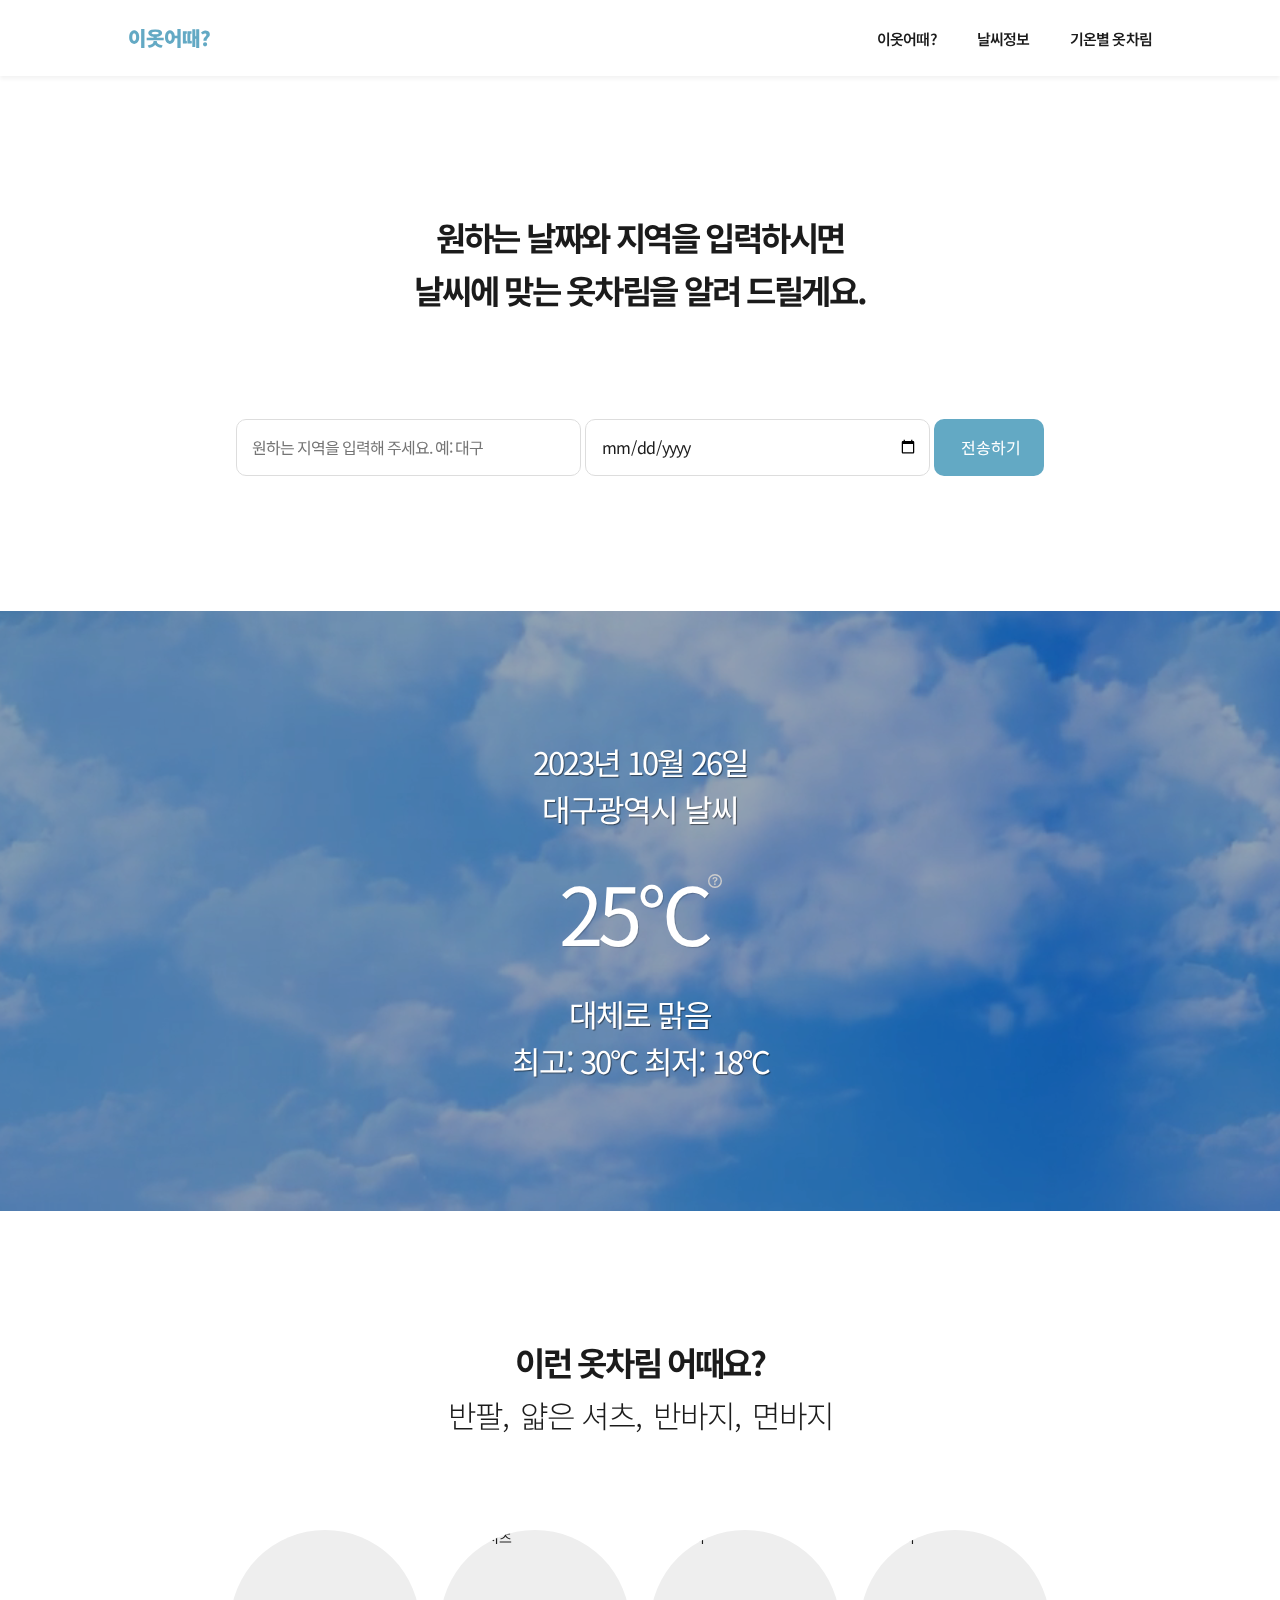
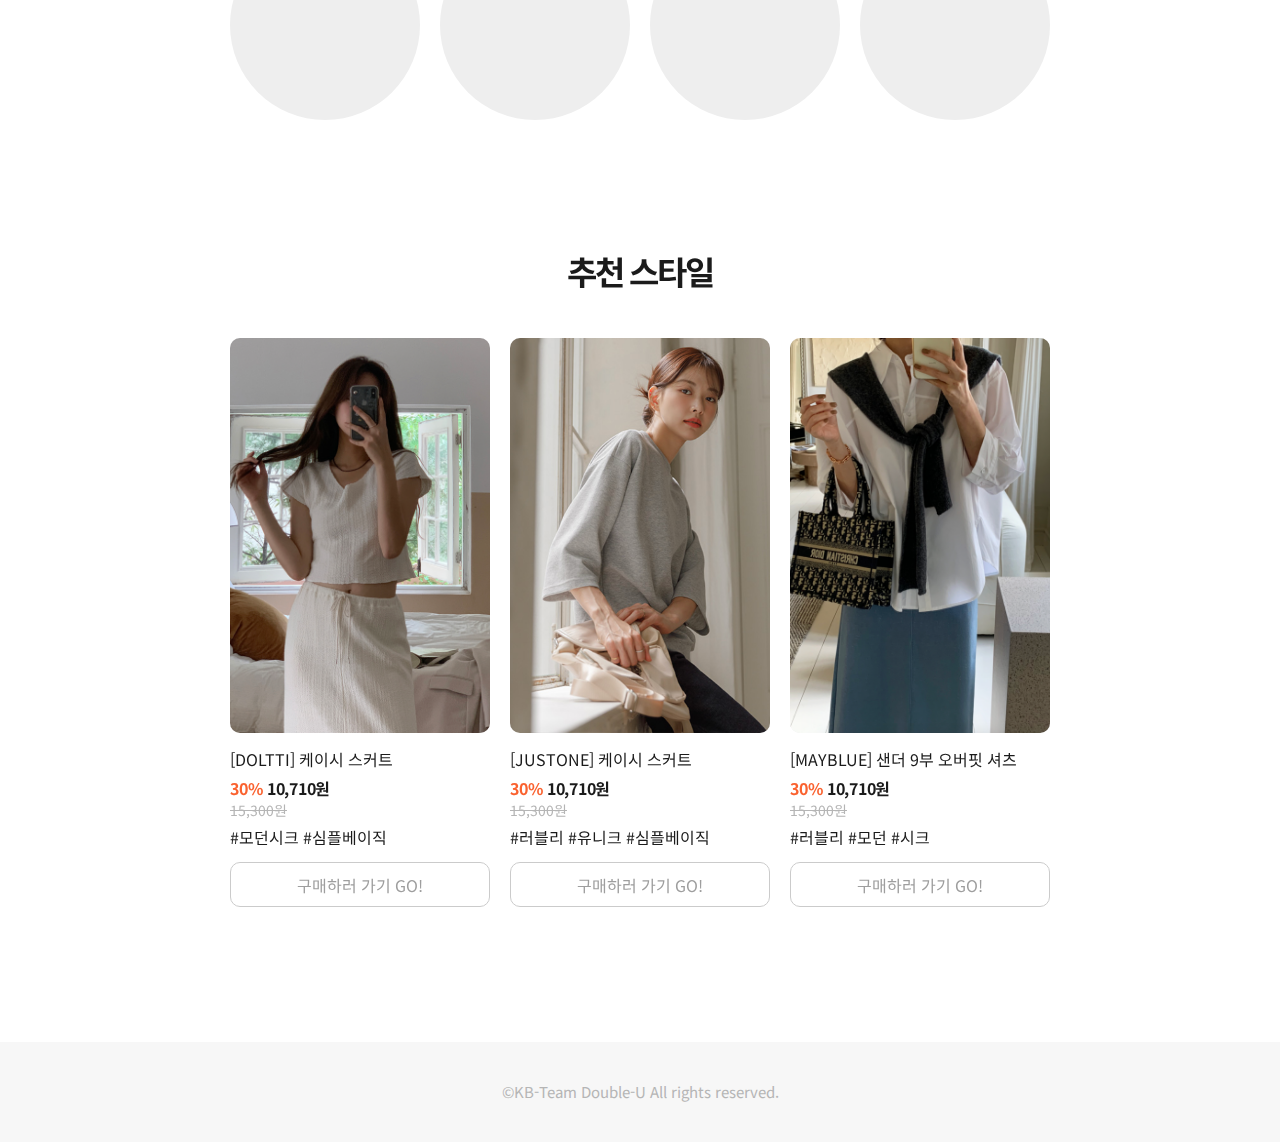
==== commit 5d437f08: "0913 낼 뭐입지 main.html 진짜로 최종 merge" ====
--- a/how_about_this_outfit/main.html
+++ b/how_about_this_outfit/main.html
@@ -61,7 +61,7 @@
 
     <div id="sectionSec" class="section-2">
       <video autoplay muted loop id="video-background">
-        <source src="./images/bg/cloudy.mp4" type="video/mp4" />
+        <source src="./images/bg/sunny.mp4" type="video/mp4" />
         Your browser does not support the video tag.
       </video>
 
@@ -69,335 +69,277 @@
         <div class="date-weather-box txt-tit-thin">
           <li>2023년 10월 26일</li>
           <li>대구광역시 날씨</li>
-
-          <body>
-            <header class="top-nav">
-              <div class="top-nav-wrap">
-                <div class="top-logo">
-                  <a href="#sectionFir">이옷어때?</a>
-                </div>
-                <div>
-                  <ul class="main-nav">
-                    <li><a href="#sectionFir">이옷어때?</a></li>
-                    <li><a href="#sectionSec">날씨정보</a></li>
-                    <li><a href="#sectionThi">기온별 옷차림</a></li>
-                  </ul>
-                </div>
+        </div>
+
+        <!-- 코트 추가 수정 부분 시작 -->
+        <div class="temper-space-wrap">
+          <div class="temper-space">
+            <div class="temperature-sty">25°C</div>
+            <div class="add-info-rover-Btn">
+              <svg width="14" height="20" viewBox="0 0 14 14" fill="none" xmlns="http://www.w3.org/2000/svg">
+                <path fill-rule="evenodd" clip-rule="evenodd"
+                  d="M6.9932 0.700195C8.73506 0.700195 10.3116 1.40557 11.4528 2.54565C12.5943 3.68594 13.3002 5.26111 13.3002 7.0002C13.3002 8.73928 12.5943 10.3145 11.4528 11.4547C10.3116 12.5948 8.73506 13.3002 6.9932 13.3002C5.25512 13.3002 3.68233 12.595 2.54387 11.4554C1.40457 10.315 0.700195 8.73952 0.700195 7.0002C0.700195 5.26087 1.40457 3.68541 2.54387 2.54497C3.68233 1.40537 5.25512 0.700195 6.9932 0.700195Z"
+                  stroke="#ccc" stroke-width="1.4"></path>
+                <path
+                  d="M4.5 5.21081H5.77027C5.81351 4.55135 6.26216 4.12973 6.95946 4.12973C7.64054 4.12973 8.09459 4.53514 8.09459 5.0973C8.09459 5.58784 7.90383 5.86944 7.35576 6.22524L7.1973 6.32432C6.45135 6.76216 6.13784 7.24865 6.18649 8.05946L6.19189 8.42703H7.44595V8.11892C7.44595 7.58378 7.64595 7.30811 8.35405 6.89189C9.08919 6.45405 9.5 5.87568 9.5 5.04865C9.5 3.85405 8.51081 3 7.02973 3C5.42432 3 4.54324 3.92973 4.5 5.21081ZM6.87838 11.0054C6.33784 11.0054 5.98108 10.6649 5.98108 10.1459C5.98108 9.62162 6.33784 9.28108 6.87838 9.28108C7.42973 9.28108 7.77568 9.62162 7.77568 10.1459C7.77568 10.6649 7.42973 11.0054 6.87838 11.0054Z"
+                  fill="#ccc"></path>
+              </svg>
+
+              <div class="temper-info-text tem-info-sty">
+                해당 날짜의 최고 온도 최저 온도를 기준으로 한 평균 온도입니다.
               </div>
-            </header>
-
-            <div class="main-content">
-              <div id="sectionFir" class="section-1-form">
-                <div class="sec-1-tit txt-tit-sty">
-                  <div class="sec-tit-fir">원하는 날짜와 지역을 입력하시면</div>
-                  <div>날씨에 맞는 옷차림을 알려 드릴게요.</div>
-                </div>
-                <div class="input-form-box">
-                  <form method="POST" action="/" class="form-box">
-                    <div class="input-box">
-                      <div class="input-box-in">
-                        <input type="text" name="location" id="location" required placeholder="원하는 지역을 입력해 주세요. 예: 대구"
-                          class="input-box-sty" />
-                      </div>
-                    </div>
-                    <div class="input-box">
-                      <div class="input-box-in">
-                        <div class="date-input">
-                          <input type="date" name="date" id="text" required class="input-box-sty" min="2023-10-26"
-                            max="2023-10-28" />
-                        </div>
-                      </div>
-                    </div>
-                    <div class="submit-Btn-box">
-                      <div class="submit-Btn-box-in">
-                        <input type="submit" value="전송하기" class="submit-Btn-sty" />
-                      </div>
-                    </div>
-                  </form>
+            </div>
+          </div>
+        </div>
+        <!-- 코트 추가 수정 부분 끝-->
+
+        <div class="date-weather-box txt-tit-thin">
+          <li>대체로 맑음</li>
+          <li>최고: 30°C 최저: 18°C</li>
+        </div>
+      </div>
+    </div>
+
+    <div id="sectionThi" class="section-3">
+      <div class="sec-3-tit txt-tit-sty">
+        <div class="sec-tit-fir">이런 옷차림 어때요?</div>
+        <div>
+          <ul>
+            <li>반팔,</li>
+            <li>얇은 셔츠,</li>
+            <li>반바지,</li>
+            <li>면바지</li>
+          </ul>
+        </div>
+      </div>
+
+      <div class="sec-3-cir-sumnails">
+        <div class="cir-img-box">
+          <img src="/images/icons/Short Sleeve-01.png" alt="반팔" />
+        </div>
+        <div class="cir-img-box">
+          <img src="/images/icons/shirt.png" alt="얇은 셔츠" />
+        </div>
+        <div class="cir-img-box">
+          <img src="/images/icons/shorts.png" alt="반바지" />
+        </div>
+        <div class="cir-img-box">
+          <img src="/images/icons/jeans.png" alt="청바지" />
+        </div>
+      </div>
+
+      <div class="sec-shop-link">
+        <div class="txt-tit-sty">추천 스타일</div>
+        <div class="swiper-wrapper">
+          <div class="swiper-wrap-again">
+            <div class="swiper-container">
+              <!-- 첫번째 슬라이드 -->
+              <div class="swiper-slide">
+                <!-- img-box-01 -->
+                <div class="sec-shop-link-sum">
+                  <div class="round-rec-img-box">
+                    <img src="./images/img_recommend/shop_sums_1.png" alt="달트 쇼핑몰의 케이시 스커트 제품" />
+                  </div>
+                  <div class="product-recommend-info-box">
+                    <h3 class="product-name">[DOLTTI] 케이시 스커트</h3>
+                    <div>
+                      <div>
+                        <div class="discount-rate">
+                          <span class="discount-rate-tex">30%</span>
+                          <span class="sales-price">10,710원</span>
+                        </div>
+                        <div class="dimmed-price">
+                          <span class="dimmed-price-tex">15,300원</span>
+                        </div>
+                        <div class="review-count">
+                          <div class="hash-tag-sty">
+                            #모던시크 #심플베이직
+                          </div>
+                        </div>
+                      </div>
+                    </div>
+                    <button type="button" class="shop-link-Btn-sty">
+                      <a href="https://daltt.co.kr/" target="_blank">구매하러 가기 GO!</a>
+                    </button>
+                  </div>
+                </div>
+
+                <!-- img-box-02 -->
+                <div class="sec-shop-link-sum">
+                  <div class="round-rec-img-box">
+                    <img src="./images/img_recommend/shop_sum_02.png" alt="저스트온 히브 메탈장식 7부 맨투맨티" />
+                  </div>
+                  <div class="product-recommend-info-box">
+                    <h3 class="product-name">[JUSTONE] 케이시 스커트</h3>
+                    <div>
+                      <div>
+                        <div class="discount-rate">
+                          <span class="discount-rate-tex">30%</span>
+                          <span class="sales-price">10,710원</span>
+                        </div>
+                        <div class="dimmed-price">
+                          <span class="dimmed-price-tex">15,300원</span>
+                        </div>
+                        <div class="review-count">
+                          <div class="hash-tag-sty">
+                            #러블리 #유니크 #심플베이직
+                          </div>
+                        </div>
+                      </div>
+                    </div>
+                    <button type="button" class="shop-link-Btn-sty">
+                      <a href="https://www.justone.co.kr/shop/shopdetail.html?branduid=86619&xcode=035&mcode=000&scode=&GfDT=bmh3Vw%3D%3D"
+                        target="_blank">구매하러 가기 GO!</a>
+                    </button>
+                  </div>
+                </div>
+
+                <!-- img-box-03 -->
+                <div class="sec-shop-link-sum">
+                  <div class="round-rec-img-box">
+                    <img src="./images/img_recommend/shop_sum_03.png" alt="샌더 9부 오버핏 셔츠" />
+                  </div>
+                  <div class="product-recommend-info-box">
+                    <h3 class="product-name">
+                      [MAYBLUE] 샌더 9부 오버핏 셔츠
+                    </h3>
+                    <div>
+                      <div>
+                        <div class="discount-rate">
+                          <span class="discount-rate-tex">30%</span>
+                          <span class="sales-price">10,710원</span>
+                        </div>
+                        <div class="dimmed-price">
+                          <span class="dimmed-price-tex">15,300원</span>
+                        </div>
+                        <div class="review-count">
+                          <div class="hash-tag-sty">#러블리 #모던 #시크</div>
+                        </div>
+                      </div>
+                    </div>
+                    <button type="button" class="shop-link-Btn-sty">
+                      <a href="https://mayblue.co.kr/shop/shopdetail.html?branduid=179986&xcode=099&mcode=002&scode=&special=1&GfDT=Z2V8Vg%3D%3D"
+                        target="_blank">구매하러 가기 GO!</a>
+                    </button>
+                  </div>
                 </div>
               </div>
 
-              <div id="sectionSec" class="section-2">
-                <video autoplay muted loop id="video-background">
-                  <source src="./images/bg/clouds_-_106963 (1080p).mp4" type="video/mp4" />
-                  Your browser does not support the video tag.
-                </video>
-
-                <div class="section-2-wrapper">
-                  <div class="date-weather-box txt-tit-thin">
-                    <li>2023년 10월 26일</li>
-                    <li>대구광역시 날씨</li>
-                  </div>
-
-                  <!-- 코트 추가 수정 부분 시작 -->
-                  <div class="temper-space-wrap">
-                    <div class="temper-space">
-                      <div class="temperature-sty">25°C</div>
-                      <div class="add-info-rover-Btn">
-                        <svg width="14" height="20" viewBox="0 0 14 14" fill="none" xmlns="http://www.w3.org/2000/svg">
-                          <path fill-rule="evenodd" clip-rule="evenodd"
-                            d="M6.9932 0.700195C8.73506 0.700195 10.3116 1.40557 11.4528 2.54565C12.5943 3.68594 13.3002 5.26111 13.3002 7.0002C13.3002 8.73928 12.5943 10.3145 11.4528 11.4547C10.3116 12.5948 8.73506 13.3002 6.9932 13.3002C5.25512 13.3002 3.68233 12.595 2.54387 11.4554C1.40457 10.315 0.700195 8.73952 0.700195 7.0002C0.700195 5.26087 1.40457 3.68541 2.54387 2.54497C3.68233 1.40537 5.25512 0.700195 6.9932 0.700195Z"
-                            stroke="#ccc" stroke-width="1.4"></path>
-                          <path
-                            d="M4.5 5.21081H5.77027C5.81351 4.55135 6.26216 4.12973 6.95946 4.12973C7.64054 4.12973 8.09459 4.53514 8.09459 5.0973C8.09459 5.58784 7.90383 5.86944 7.35576 6.22524L7.1973 6.32432C6.45135 6.76216 6.13784 7.24865 6.18649 8.05946L6.19189 8.42703H7.44595V8.11892C7.44595 7.58378 7.64595 7.30811 8.35405 6.89189C9.08919 6.45405 9.5 5.87568 9.5 5.04865C9.5 3.85405 8.51081 3 7.02973 3C5.42432 3 4.54324 3.92973 4.5 5.21081ZM6.87838 11.0054C6.33784 11.0054 5.98108 10.6649 5.98108 10.1459C5.98108 9.62162 6.33784 9.28108 6.87838 9.28108C7.42973 9.28108 7.77568 9.62162 7.77568 10.1459C7.77568 10.6649 7.42973 11.0054 6.87838 11.0054Z"
-                            fill="#ccc"></path>
-                        </svg>
-
-                        <div class="temper-info-text tem-info-sty">
-                          해당 날짜의 최고 온도 최저 온도를 기준으로 한 평균 온도입니다.
-                        </div>
-                      </div>
-                    </div>
-                  </div>
-                  <!-- 코트 추가 수정 부분 끝-->
-
-                  <div class="date-weather-box txt-tit-thin">
-                    <li>대체로 맑음</li>
-                    <li>최고: 30°C 최저: 18°C</li>
+              <!-- 두번째 슬라이드 -->
+              <div class="swiper-slide">
+                <!-- img-box-01 -->
+                <div class="sec-shop-link-sum">
+                  <div class="round-rec-img-box">
+                    <img src="./images/img_recommend/shop_sum_04.png" alt="MISSHOP 피오니 블라우스 자켓" />
+                  </div>
+                  <div class="product-recommend-info-box">
+                    <h3 class="product-name">
+                      [MISSHOP] 피오니 블라우스 자켓
+                    </h3>
+                    <div>
+                      <div>
+                        <div class="discount-rate">
+                          <span class="discount-rate-tex">30%</span>
+                          <span class="sales-price">10,710원</span>
+                        </div>
+                        <div class="dimmed-price">
+                          <span class="dimmed-price-tex">15,300원</span>
+                        </div>
+                        <div class="review-count">
+                          <div class="hash-tag-sty">
+                            #페미닌 #심플 #베이직
+                          </div>
+                        </div>
+                      </div>
+                    </div>
+                    <button type="button" class="shop-link-Btn-sty">
+                      <a href="https://www.minsshop.com/product/%EB%A9%B4100%ED%94%BC%EC%98%A4%EB%8B%88-%EB%B8%94%EB%9D%BC%EC%9A%B0%EC%8A%A4-%EC%9E%90%EC%BC%93/19673/category/1/display/4/"
+                        target="_blank">구매하러 가기 GO!</a>
+                    </button>
+                  </div>
+                </div>
+
+                <!-- img-box-02 -->
+                <div class="sec-shop-link-sum">
+                  <div class="round-rec-img-box">
+                    <img src="./images/img_recommend/shop_sum_05.png" alt="COCOBLACK 마스 니트vest" />
+                  </div>
+                  <div class="product-recommend-info-box">
+                    <h3 class="product-name">[COCOBLACK] 마스 니트vest</h3>
+                    <div>
+                      <div>
+                        <div class="discount-rate">
+                          <span class="discount-rate-tex">30%</span>
+                          <span class="sales-price">10,710원</span>
+                        </div>
+                        <div class="dimmed-price">
+                          <span class="dimmed-price-tex">15,300원</span>
+                        </div>
+                        <div class="review-count">
+                          <div class="hash-tag-sty">
+                            #럭셔리 #명품 #미시스타일
+                          </div>
+                        </div>
+                      </div>
+                    </div>
+                    <button type="button" class="shop-link-Btn-sty">
+                      <a href="https://cocoblack.kr/shop/shopdetail.html?branduid=180424&xcode=014&mcode=004&scode=&special=5&GfDT=bmx1W18%3D"
+                        target="_blank">구매하러 가기 GO!</a>
+                    </button>
+                  </div>
+                </div>
+
+                <!-- img-box-03 -->
+                <div class="sec-shop-link-sum">
+                  <div class="round-rec-img-box">
+                    <img src="./images/img_recommend/shop_sum_06.png" alt="지앤패치 비스코스골지니트" />
+                  </div>
+                  <div class="product-recommend-info-box">
+                    <h3 class="product-name">
+                      [CLICK&FUNNY] 지앤패치 골지니트
+                    </h3>
+                    <div>
+                      <div>
+                        <div class="discount-rate">
+                          <span class="discount-rate-tex">30%</span>
+                          <span class="sales-price">10,710원</span>
+                        </div>
+                        <div class="dimmed-price">
+                          <span class="dimmed-price-tex">15,300원</span>
+                        </div>
+                        <div class="review-count">
+                          <div class="hash-tag-sty">
+                            #러블리 #심플 #베이직
+                          </div>
+                        </div>
+                      </div>
+                    </div>
+                    <button type="button" class="shop-link-Btn-sty">
+                      <a href="https://www.clicknfunny.com/shop/shopdetail.html?branduid=71228&xcode=016&mcode=001&scode=&special=6&GfDT=a2x3Uw%3D%3D"
+                        target="_blank">구매하러 가기 GO!</a>
+                    </button>
                   </div>
                 </div>
               </div>
-
-              <div id="sectionThi" class="section-3">
-                <div class="sec-3-tit txt-tit-sty">
-                  <div class="sec-tit-fir">이런 옷차림 어때요?</div>
-                  <div>
-                    <ul>
-                      <li>반팔,</li>
-                      <li>얇은 셔츠,</li>
-                      <li>반바지,</li>
-                      <li>면바지</li>
-                    </ul>
-                  </div>
-                </div>
-
-                <div class="sec-3-cir-sumnails">
-                  <div class="cir-img-box">
-                    <img src="/images/icons/Short Sleeve-01.png" alt="반팔" />
-                  </div>
-                  <div class="cir-img-box">
-                    <img src="/images/icons/shirt.png" alt="얇은 셔츠" />
-                  </div>
-                  <div class="cir-img-box">
-                    <img src="/images/icons/shorts.png" alt="반바지" />
-                  </div>
-                  <div class="cir-img-box">
-                    <img src="/images/icons/jeans.png" alt="청바지" />
-                  </div>
-                </div>
-
-                <div class="sec-shop-link">
-                  <div class="txt-tit-sty">추천 스타일</div>
-                  <div class="swiper-wrapper">
-                    <div class="swiper-wrap-again">
-                      <div class="swiper-container">
-                        <!-- 첫번째 슬라이드 -->
-                        <div class="swiper-slide">
-                          <!-- img-box-01 -->
-                          <div class="sec-shop-link-sum">
-                            <div class="round-rec-img-box">
-                              <img src="./images/img_recommend/shop_sums_1.png" alt="달트 쇼핑몰의 케이시 스커트 제품" />
-                            </div>
-                            <div class="product-recommend-info-box">
-                              <h3 class="product-name">[DOLTTI] 케이시 스커트</h3>
-                              <div>
-                                <div>
-                                  <div class="discount-rate">
-                                    <span class="discount-rate-tex">30%</span>
-                                    <span class="sales-price">10,710원</span>
-                                  </div>
-                                  <div class="dimmed-price">
-                                    <span class="dimmed-price-tex">15,300원</span>
-                                  </div>
-                                  <div class="review-count">
-                                    <div class="hash-tag-sty">
-                                      #모던시크 #심플베이직
-                                    </div>
-                                  </div>
-                                </div>
-                              </div>
-                              <button type="button" class="shop-link-Btn-sty">
-                                <a href="https://daltt.co.kr/" target="_blank">구매하러 가기 GO!</a>
-                              </button>
-                            </div>
-                          </div>
-
-                          <!-- img-box-02 -->
-                          <div class="sec-shop-link-sum">
-                            <div class="round-rec-img-box">
-                              <img src="./images/img_recommend/shop_sum_02.png" alt="저스트온 히브 메탈장식 7부 맨투맨티" />
-                            </div>
-                            <div class="product-recommend-info-box">
-                              <h3 class="product-name">[JUSTONE] 케이시 스커트</h3>
-                              <div>
-                                <div>
-                                  <div class="discount-rate">
-                                    <span class="discount-rate-tex">30%</span>
-                                    <span class="sales-price">10,710원</span>
-                                  </div>
-                                  <div class="dimmed-price">
-                                    <span class="dimmed-price-tex">15,300원</span>
-                                  </div>
-                                  <div class="review-count">
-                                    <div class="hash-tag-sty">
-                                      #러블리 #유니크 #심플베이직
-                                    </div>
-                                  </div>
-                                </div>
-                              </div>
-                              <button type="button" class="shop-link-Btn-sty">
-                                <a href="https://www.justone.co.kr/shop/shopdetail.html?branduid=86619&xcode=035&mcode=000&scode=&GfDT=bmh3Vw%3D%3D"
-                                  target="_blank">구매하러 가기 GO!</a>
-                              </button>
-                            </div>
-                          </div>
-
-                          <!-- img-box-03 -->
-                          <div class="sec-shop-link-sum">
-                            <div class="round-rec-img-box">
-                              <img src="./images/img_recommend/shop_sum_03.png" alt="샌더 9부 오버핏 셔츠" />
-                            </div>
-                            <div class="product-recommend-info-box">
-                              <h3 class="product-name">
-                                [MAYBLUE] 샌더 9부 오버핏 셔츠
-                              </h3>
-                              <div>
-                                <div>
-                                  <div class="discount-rate">
-                                    <span class="discount-rate-tex">30%</span>
-                                    <span class="sales-price">10,710원</span>
-                                  </div>
-                                  <div class="dimmed-price">
-                                    <span class="dimmed-price-tex">15,300원</span>
-                                  </div>
-                                  <div class="review-count">
-                                    <div class="hash-tag-sty">#러블리 #모던 #시크</div>
-                                  </div>
-                                </div>
-                              </div>
-                              <button type="button" class="shop-link-Btn-sty">
-                                <a href="https://mayblue.co.kr/shop/shopdetail.html?branduid=179986&xcode=099&mcode=002&scode=&special=1&GfDT=Z2V8Vg%3D%3D"
-                                  target="_blank">구매하러 가기 GO!</a>
-                              </button>
-                            </div>
-                          </div>
-                        </div>
-
-                        <!-- 두번째 슬라이드 -->
-                        <div class="swiper-slide">
-                          <!-- img-box-01 -->
-                          <div class="sec-shop-link-sum">
-                            <div class="round-rec-img-box">
-                              <img src="./images/img_recommend/shop_sum_04.png" alt="MISSHOP 피오니 블라우스 자켓" />
-                            </div>
-                            <div class="product-recommend-info-box">
-                              <h3 class="product-name">
-                                [MISSHOP] 피오니 블라우스 자켓
-                              </h3>
-                              <div>
-                                <div>
-                                  <div class="discount-rate">
-                                    <span class="discount-rate-tex">30%</span>
-                                    <span class="sales-price">10,710원</span>
-                                  </div>
-                                  <div class="dimmed-price">
-                                    <span class="dimmed-price-tex">15,300원</span>
-                                  </div>
-                                  <div class="review-count">
-                                    <div class="hash-tag-sty">
-                                      #페미닌 #심플 #베이직
-                                    </div>
-                                  </div>
-                                </div>
-                              </div>
-                              <button type="button" class="shop-link-Btn-sty">
-                                <a href="https://www.minsshop.com/product/%EB%A9%B4100%ED%94%BC%EC%98%A4%EB%8B%88-%EB%B8%94%EB%9D%BC%EC%9A%B0%EC%8A%A4-%EC%9E%90%EC%BC%93/19673/category/1/display/4/"
-                                  target="_blank">구매하러 가기 GO!</a>
-                              </button>
-                            </div>
-                          </div>
-
-                          <!-- img-box-02 -->
-                          <div class="sec-shop-link-sum">
-                            <div class="round-rec-img-box">
-                              <img src="./images/img_recommend/shop_sum_05.png" alt="COCOBLACK 마스 니트vest" />
-                            </div>
-                            <div class="product-recommend-info-box">
-                              <h3 class="product-name">[COCOBLACK] 마스 니트vest</h3>
-                              <div>
-                                <div>
-                                  <div class="discount-rate">
-                                    <span class="discount-rate-tex">30%</span>
-                                    <span class="sales-price">10,710원</span>
-                                  </div>
-                                  <div class="dimmed-price">
-                                    <span class="dimmed-price-tex">15,300원</span>
-                                  </div>
-                                  <div class="review-count">
-                                    <div class="hash-tag-sty">
-                                      #럭셔리 #명품 #미시스타일
-                                    </div>
-                                  </div>
-                                </div>
-                              </div>
-                              <button type="button" class="shop-link-Btn-sty">
-                                <a href="https://cocoblack.kr/shop/shopdetail.html?branduid=180424&xcode=014&mcode=004&scode=&special=5&GfDT=bmx1W18%3D"
-                                  target="_blank">구매하러 가기 GO!</a>
-                              </button>
-                            </div>
-                          </div>
-
-                          <!-- img-box-03 -->
-                          <div class="sec-shop-link-sum">
-                            <div class="round-rec-img-box">
-                              <img src="./images/img_recommend/shop_sum_06.png" alt="지앤패치 비스코스골지니트" />
-                            </div>
-                            <div class="product-recommend-info-box">
-                              <h3 class="product-name">
-                                [CLICK&FUNNY] 지앤패치 골지니트
-                              </h3>
-                              <div>
-                                <div>
-                                  <div class="discount-rate">
-                                    <span class="discount-rate-tex">30%</span>
-                                    <span class="sales-price">10,710원</span>
-                                  </div>
-                                  <div class="dimmed-price">
-                                    <span class="dimmed-price-tex">15,300원</span>
-                                  </div>
-                                  <div class="review-count">
-                                    <div class="hash-tag-sty">
-                                      #러블리 #심플 #베이직
-                                    </div>
-                                  </div>
-                                </div>
-                              </div>
-                              <button type="button" class="shop-link-Btn-sty">
-                                <a href="https://www.clicknfunny.com/shop/shopdetail.html?branduid=71228&xcode=016&mcode=001&scode=&special=6&GfDT=a2x3Uw%3D%3D"
-                                  target="_blank">구매하러 가기 GO!</a>
-                              </button>
-                            </div>
-                          </div>
-                        </div>
-                      </div>
-                    </div>
-                    <button type="button" class="swiper-button-prev" onclick="prevSlide()"></button>
-                    <button type="button" class="swiper-button-next" onclick="nextSlide()"></button>
-                  </div>
-                  <!-- swiper-wrapper -->
-                </div>
-                <!-- sec-shop-link -->
-              </div>
-              <!-- section-3 -->
-            </div>
-            <!-- main-content -->
-
-            <footer class="www-footer">
-              <p>&copy;KB-Team Double-U All rights reserved.</p>
-            </footer>
-            <script src="./js/main.js"></script>
-            <script src="./js/swiper.js"></script>
-            <script src="./js/smooth-scroll.js"></script>
-          </body>
+            </div>
+          </div>
+          <button type="button" class="swiper-button-prev" onclick="prevSlide()"></button>
+          <button type="button" class="swiper-button-next" onclick="nextSlide()"></button>
+        </div>
+        <!-- swiper-wrapper -->
+      </div>
+      <!-- sec-shop-link -->
+    </div>
+    <!-- section-3 -->
+  </div>
+  <!-- main-content -->
+
+  <footer class="www-footer">
+    <p>&copy;KB-Team Double-U All rights reserved.</p>
+  </footer>
+  <script src="./js/main.js"></script>
+  <script src="./js/swiper.js"></script>
+  <script src="./js/smooth-scroll.js"></script>
+</body>
 
 </html>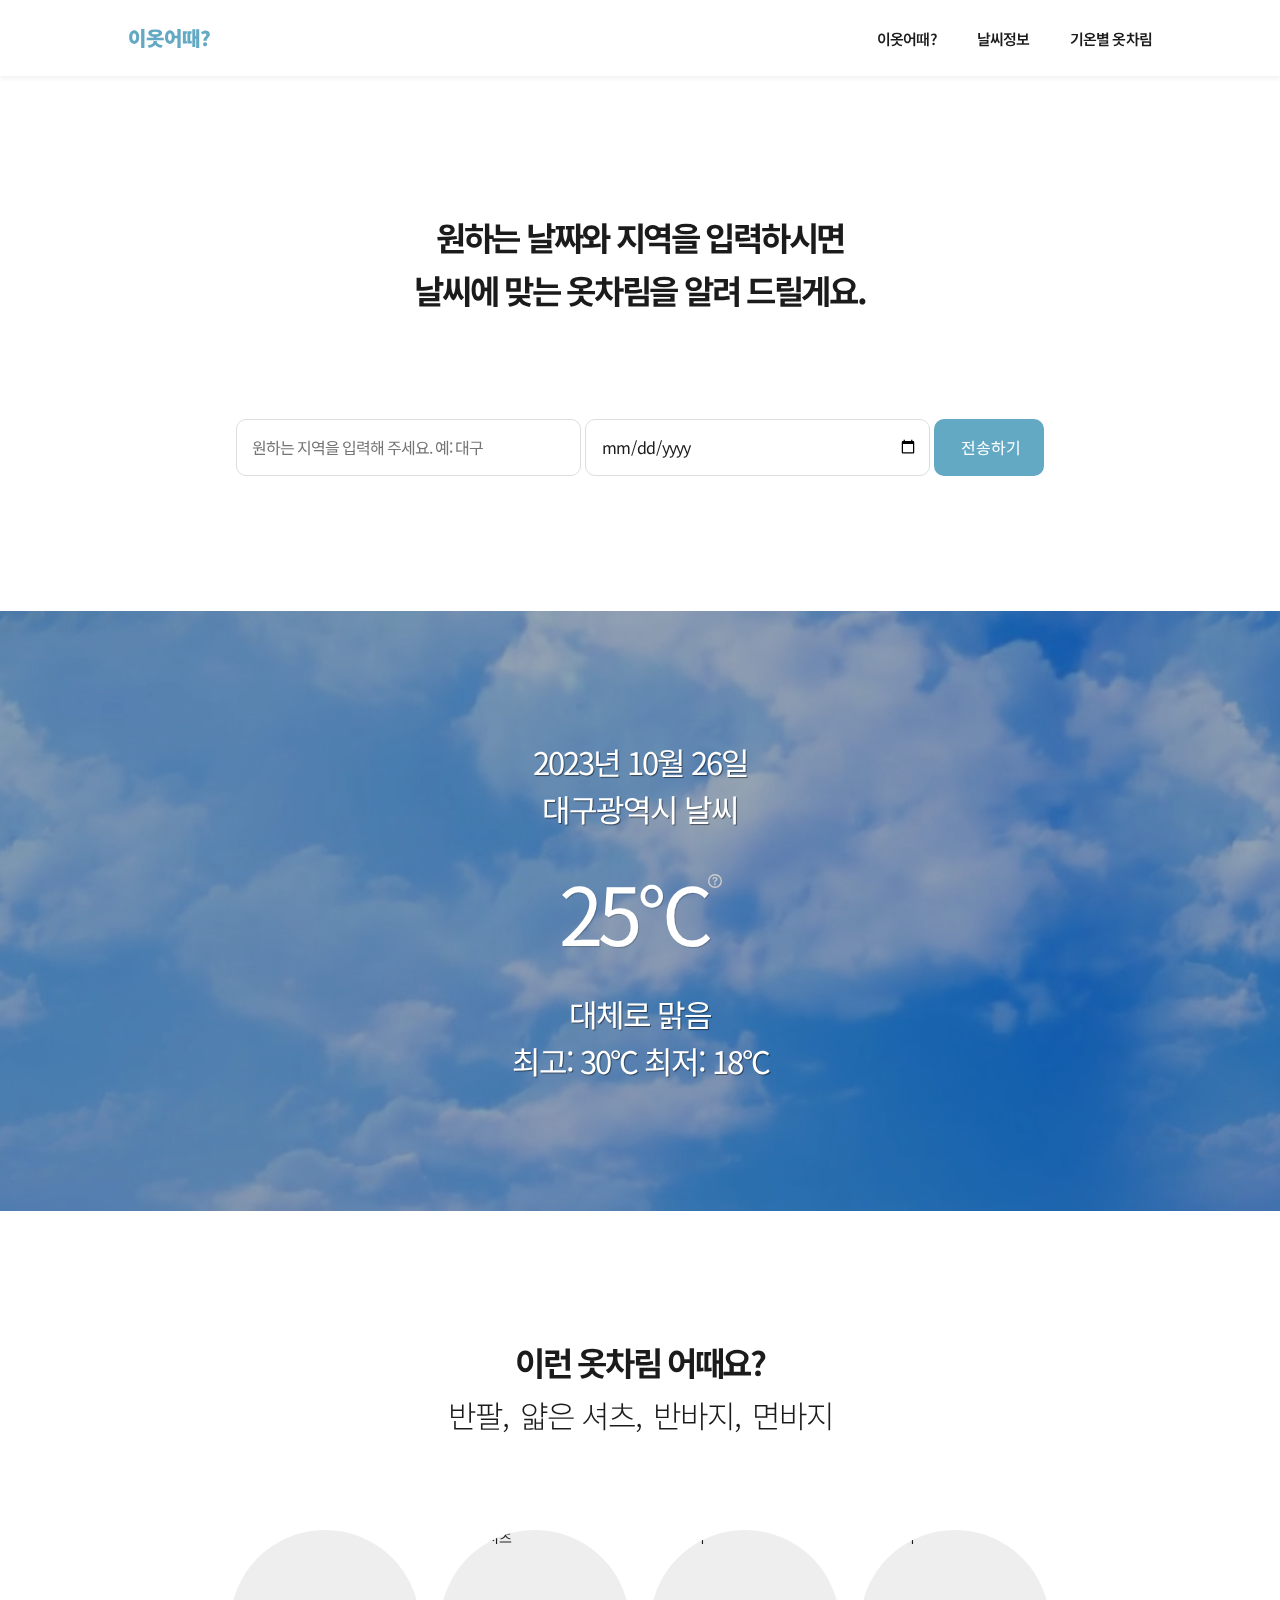
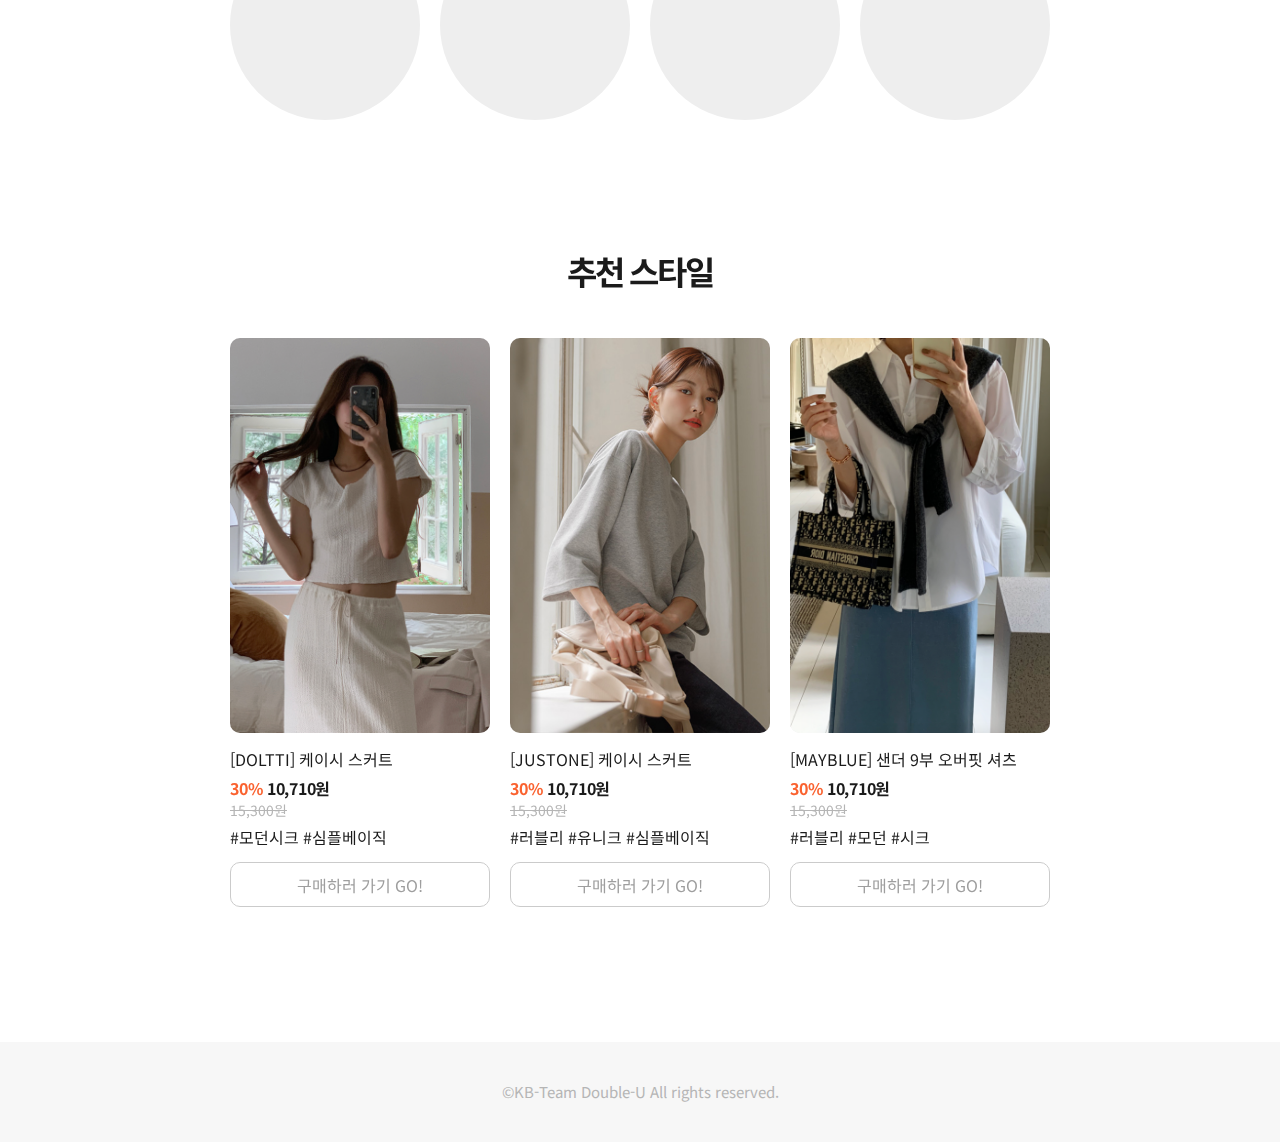
==== commit dbe6bd52: "0914 낼 뭐입지 파비콘 수정" ====
--- a/how_about_this_outfit/main.html
+++ b/how_about_this_outfit/main.html
@@ -10,6 +10,8 @@
   <link
     href="https://fonts.googleapis.com/css2?family=Noto+Sans+KR:wght@100;200;300;400;500;600;700;800;900&family=Noto+Serif+KR:wght@200;300;400;500;600;700;900&display=swap"
     rel="stylesheet" />
+
+  <link rel="shortcut icon" type="image/x-icon" href="./images/icons/logo.svg">
 </head>
 
 <body>
--- a/how_about_this_outfit/css/main.css
+++ b/how_about_this_outfit/css/main.css
@@ -478,3 +478,17 @@
   right: 0px;
   transform: translate(50%, -50%) rotate(180deg);
 }
+
+@media all and (max-width: 1024px) {
+  .section-2 {
+    width: 1024px;
+  }
+
+  #video-background {
+    width: 1024px;
+  }
+
+  .www-footer {
+    width: 1024px;
+  }
+}
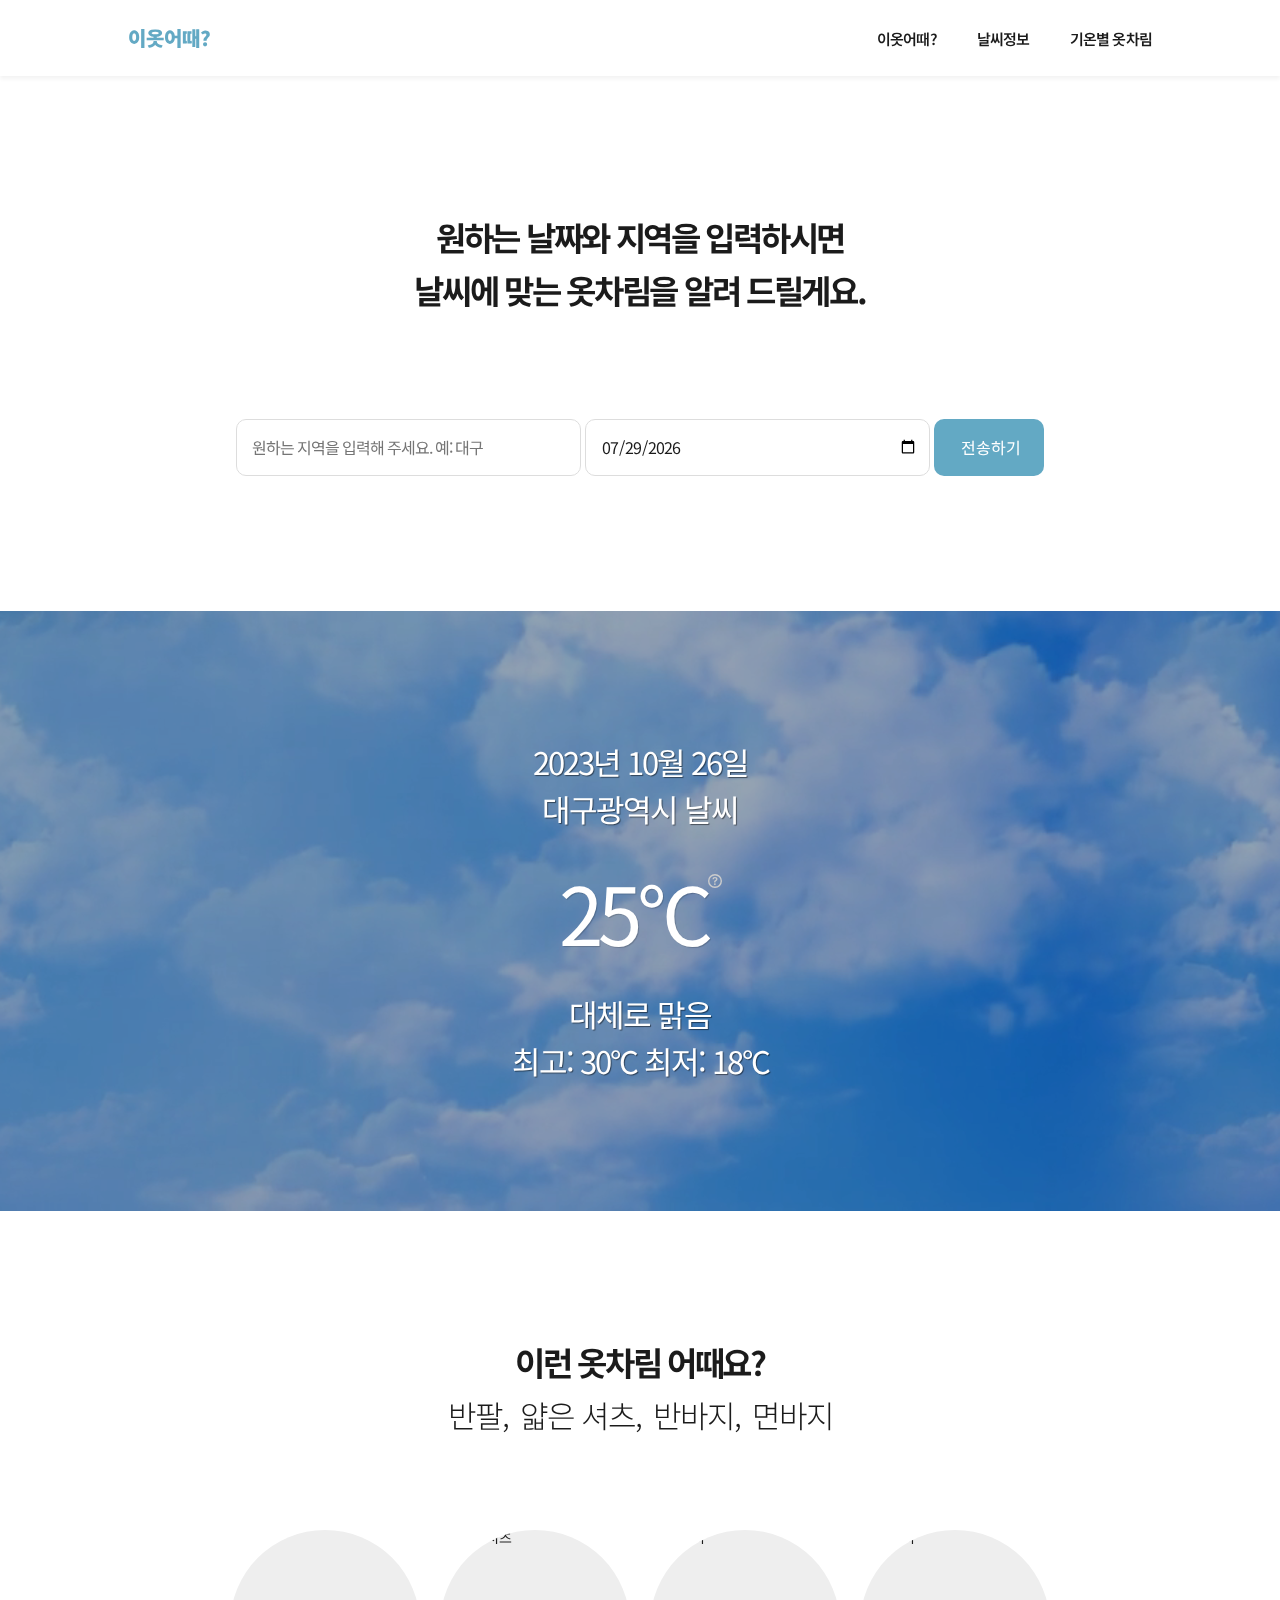
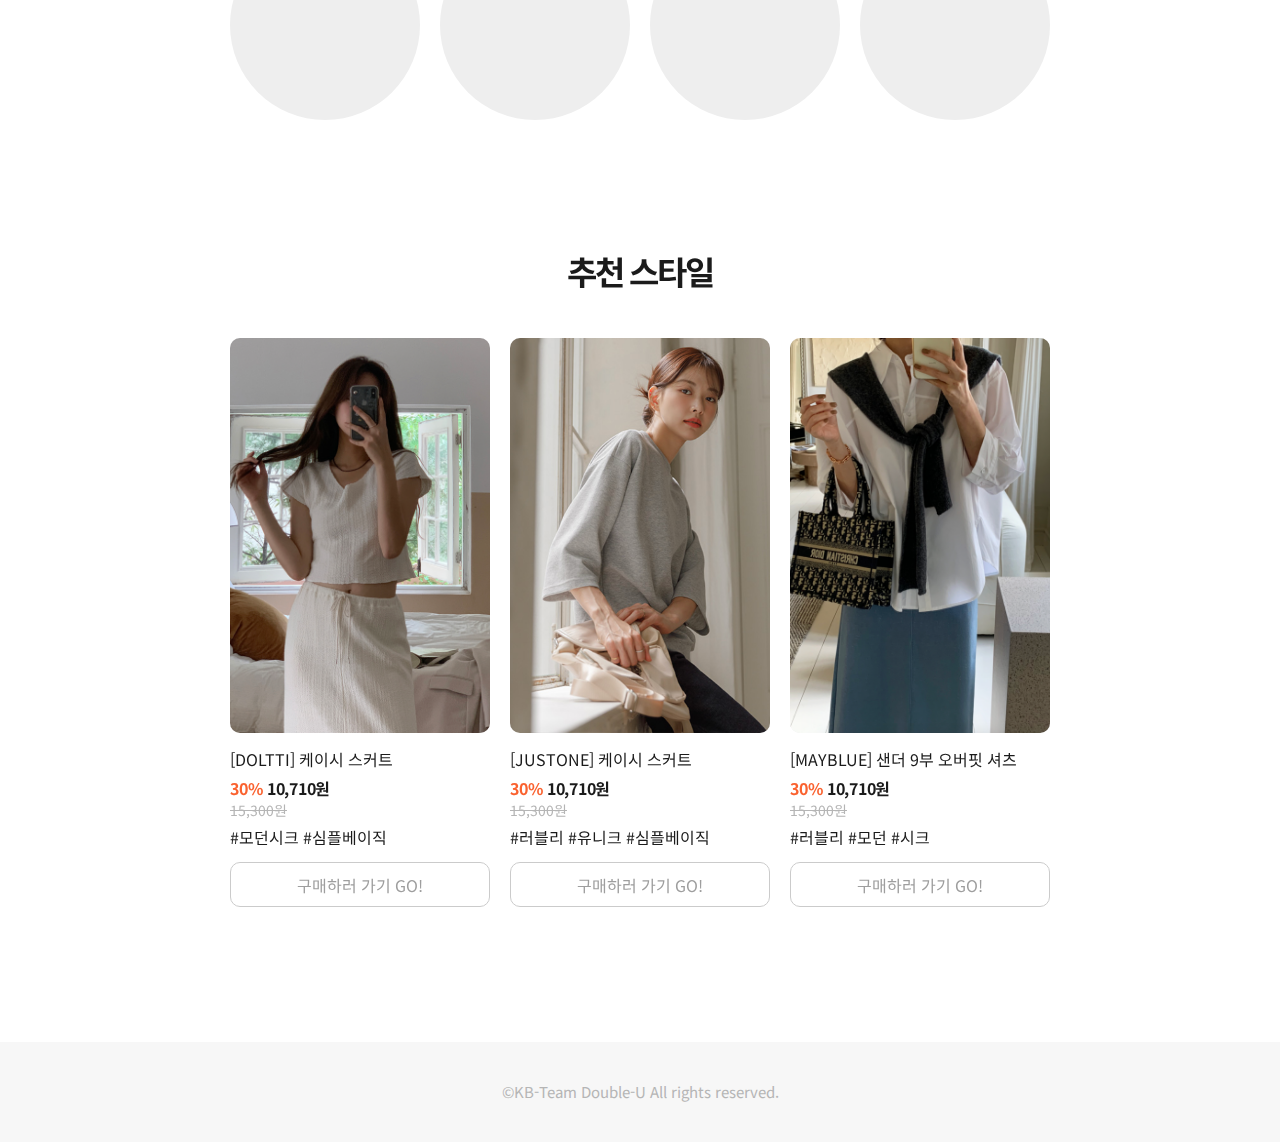
==== commit c6345c88: "0918 낼 뭐입지 date관련 자바스크립트 추가" ====
--- a/how_about_this_outfit/main.html
+++ b/how_about_this_outfit/main.html
@@ -47,14 +47,13 @@
           <div class="input-box">
             <div class="input-box-in">
               <div class="date-input">
-                <input type="date" name="date" id="text" required class="input-box-sty" min="2023-10-26"
-                  max="2023-10-28" />
+                <input type="date" name="date" id="date-input" required class="input-box-sty" />
               </div>
             </div>
           </div>
           <div class="submit-Btn-box">
             <div class="submit-Btn-box-in">
-              <input type="submit" value="전송하기" class="submit-Btn-sty" />
+              <input type="submit" value="전송하기" class="submit-Btn-sty" id="submit-button" />
             </div>
           </div>
         </form>
--- a/how_about_this_outfit/css/main.css
+++ b/how_about_this_outfit/css/main.css
@@ -351,7 +351,7 @@
   overflow: hidden;
   text-overflow: ellipsis;
   display: -webkit-box;
-  -webkit-line-clamp: 2;
+  -webkit-line-clamp: 1;
   -webkit-box-orient: vertical;
   letter-spacing: normal;
   word-break: break-word;
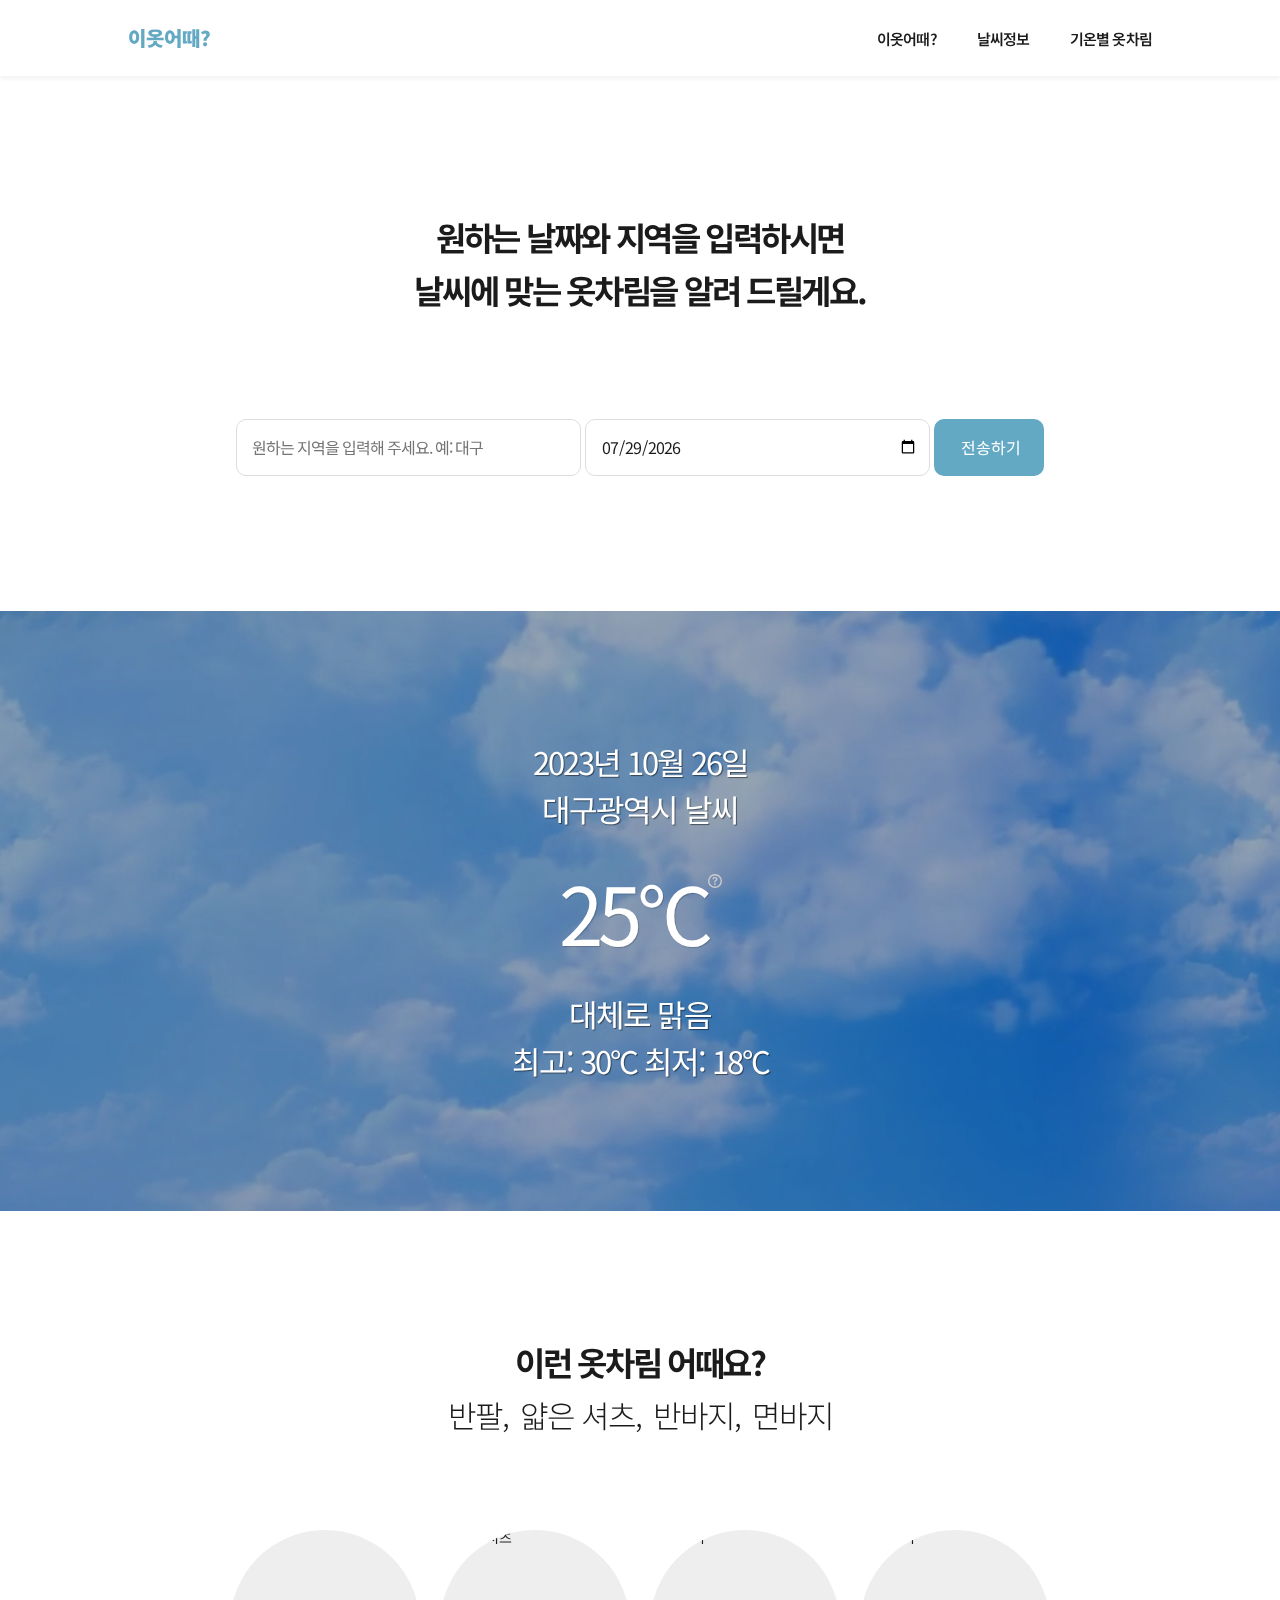
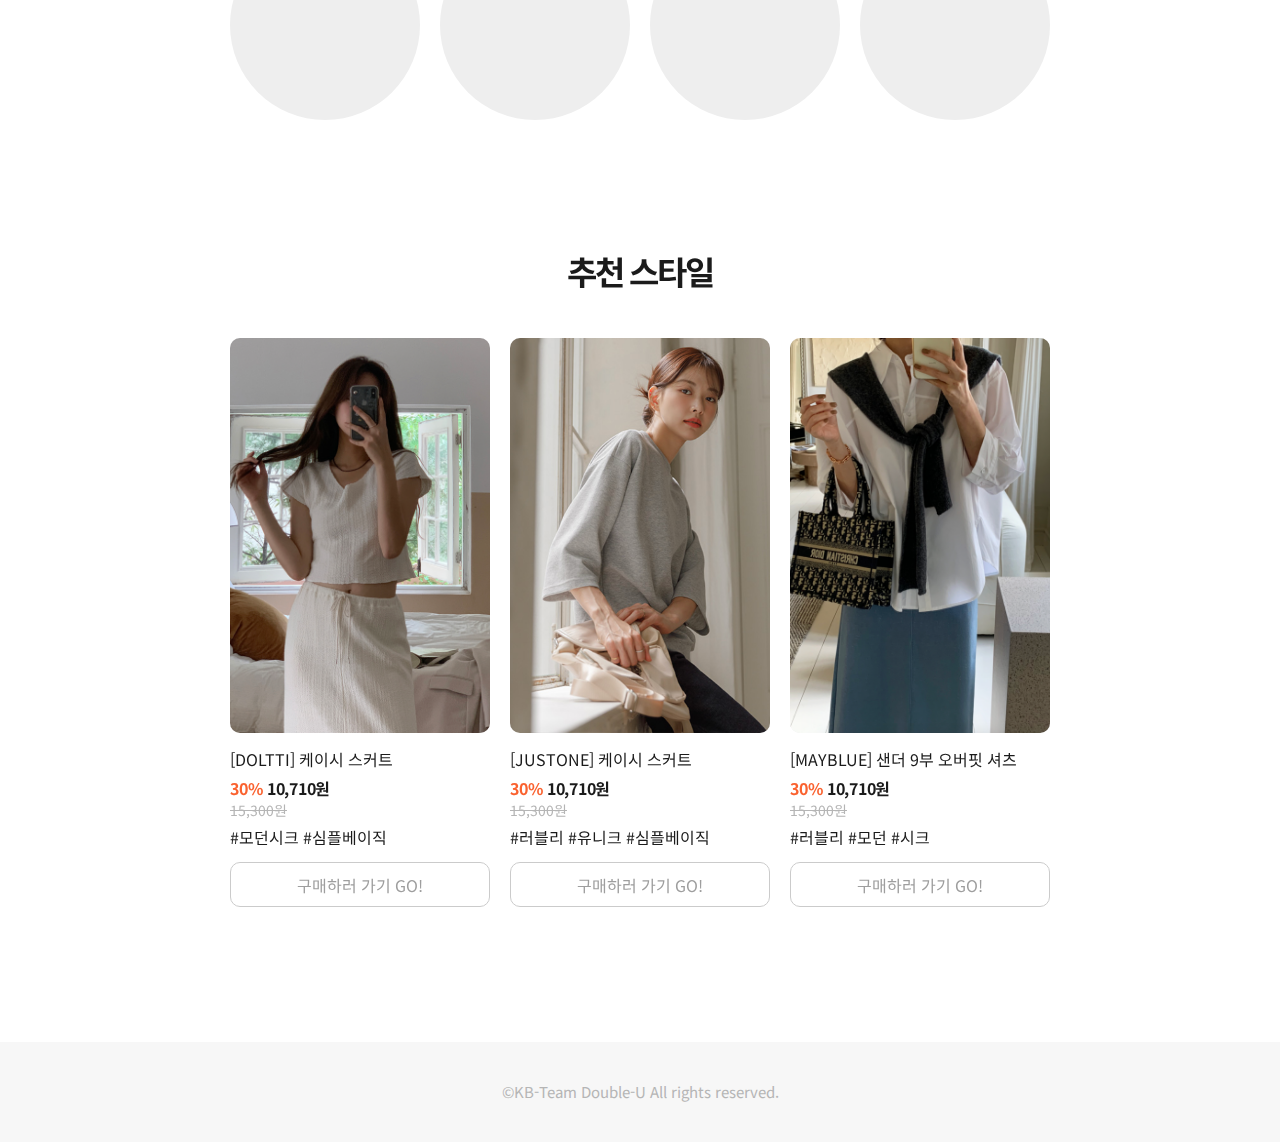
==== commit 58c99323: "0919 낼 뭐입지:: 네이버 톡톡 링크 버튼" ====
--- a/how_about_this_outfit/main.html
+++ b/how_about_this_outfit/main.html
@@ -15,6 +15,11 @@
 </head>
 
 <body>
+
+  <div id="bottom-talk-button">
+    <h1><a href="https://talk.naver.com/ct/w4fwlp" class="talk-Btn"></a></h1>
+  </div>
+
   <header class="top-nav">
     <div class="top-nav-wrap">
       <div class="top-logo">
--- a/how_about_this_outfit/css/main.css
+++ b/how_about_this_outfit/css/main.css
@@ -39,6 +39,24 @@
 
 .add-info-rover-Btn svg {
   cursor: pointer;
+}
+
+#bottom-talk-button {
+  position: fixed;
+  bottom: 20px;
+  right: 20px;
+  width: 100px;
+  height: 100px;
+
+  z-index: 9999;
+}
+
+.talk-Btn {
+  position: fixed;
+  width: 100px;
+  height: 100px;
+  background: url(/images/icons/navertalk.png) no-repeat 0 0px;
+  background-size: 100%;
 }
 
 /* 텍스트 스타일 */
